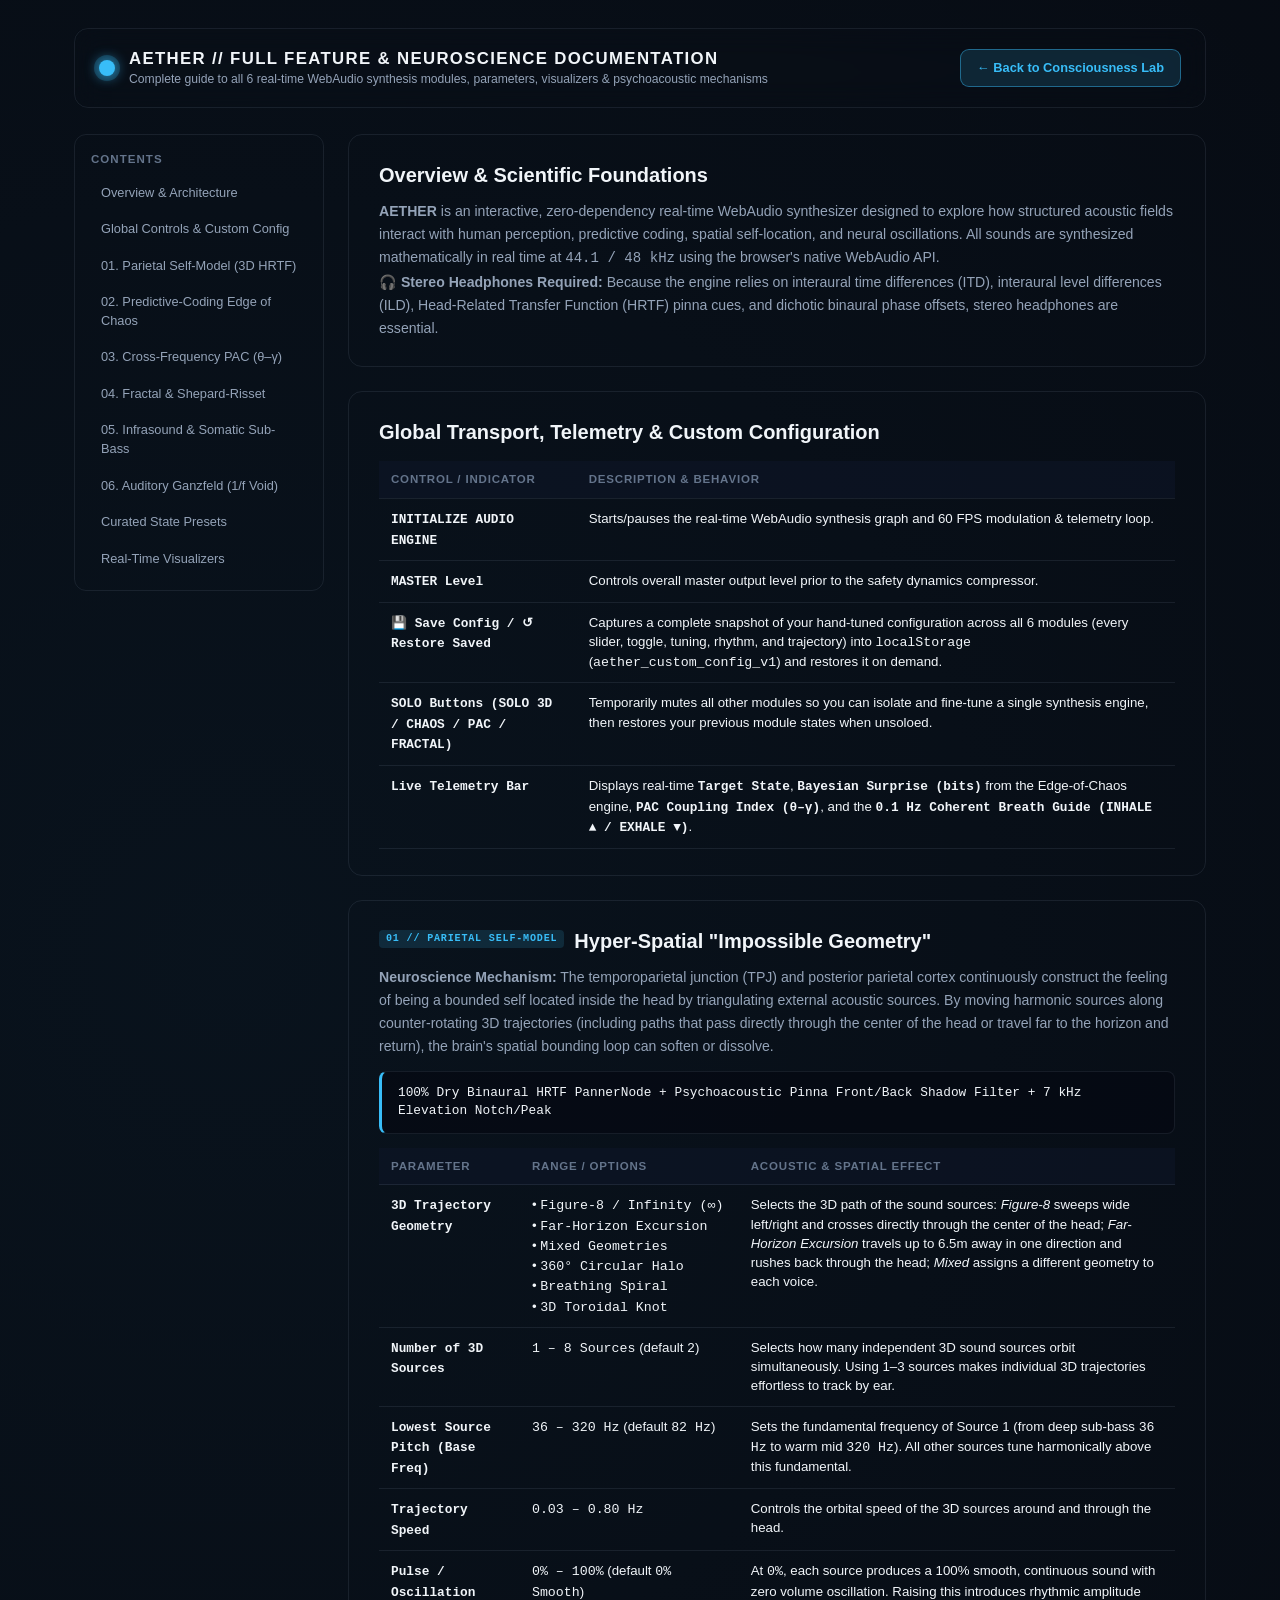
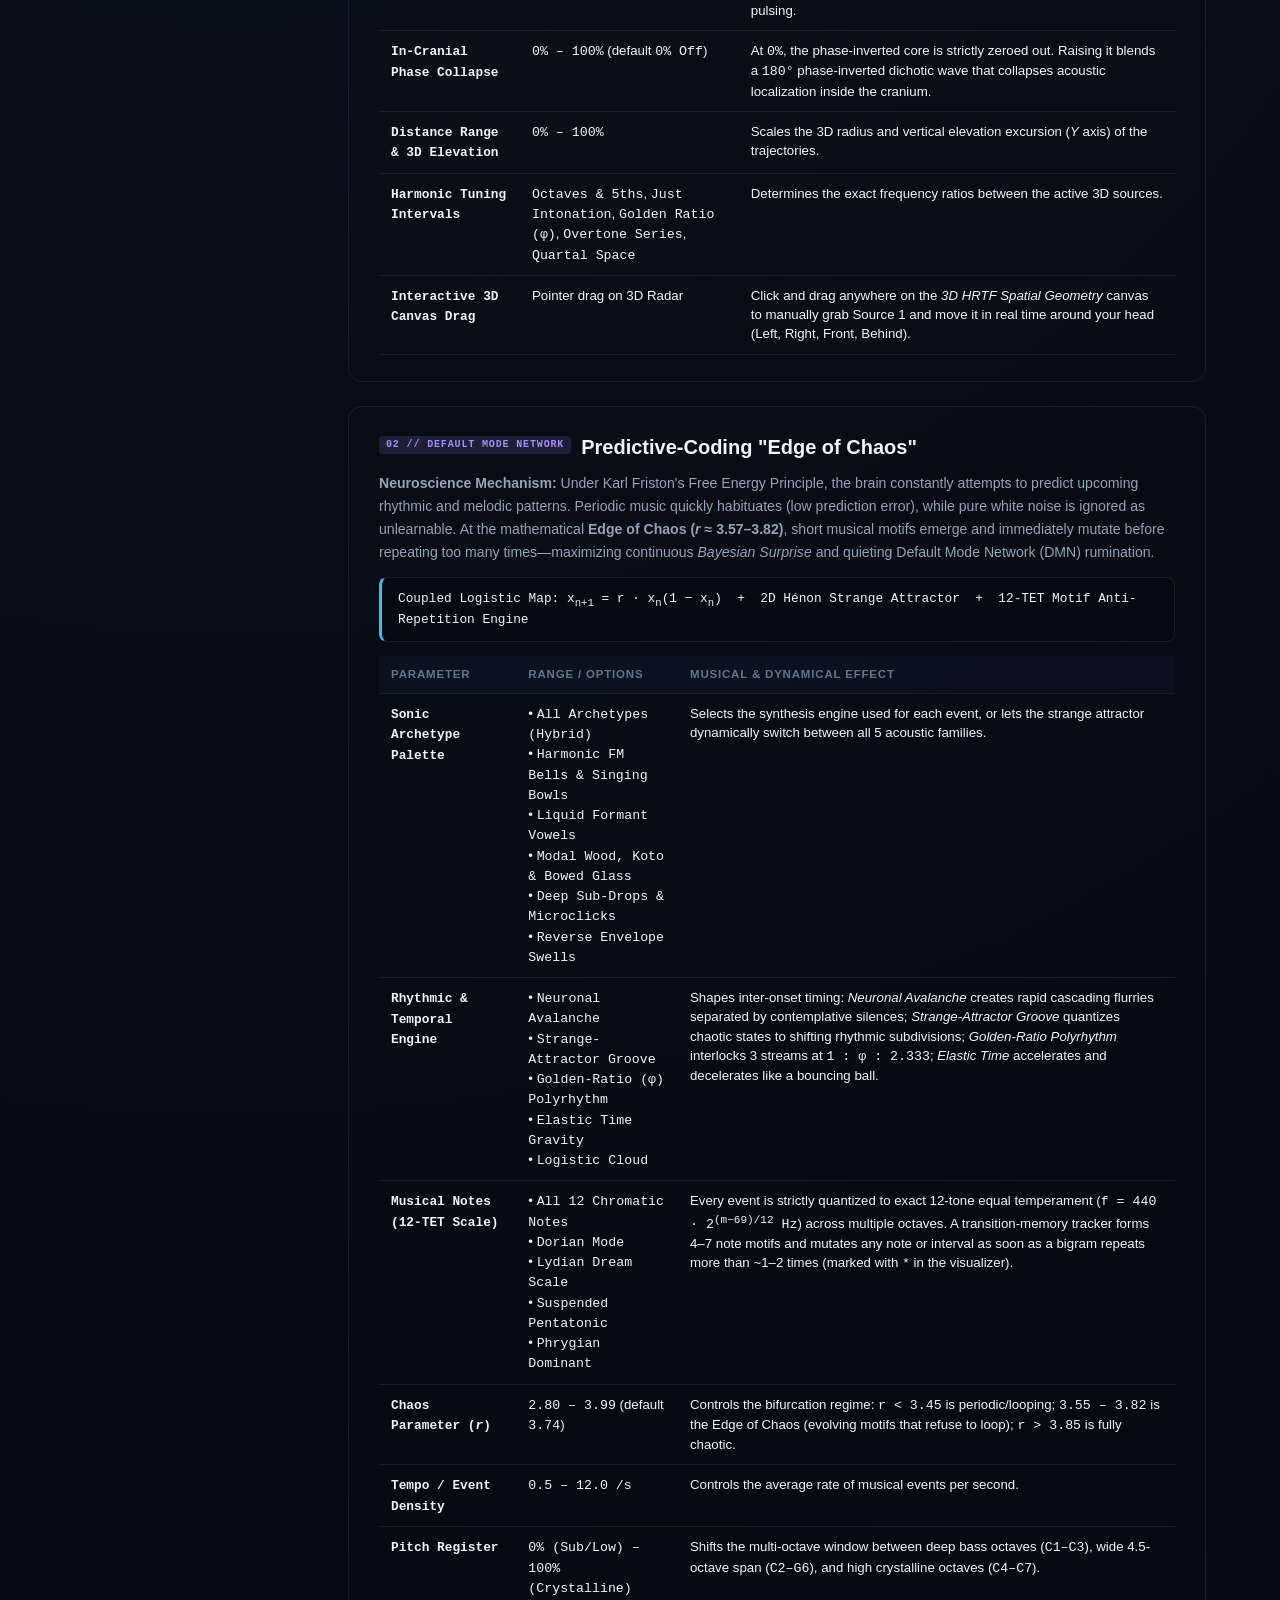
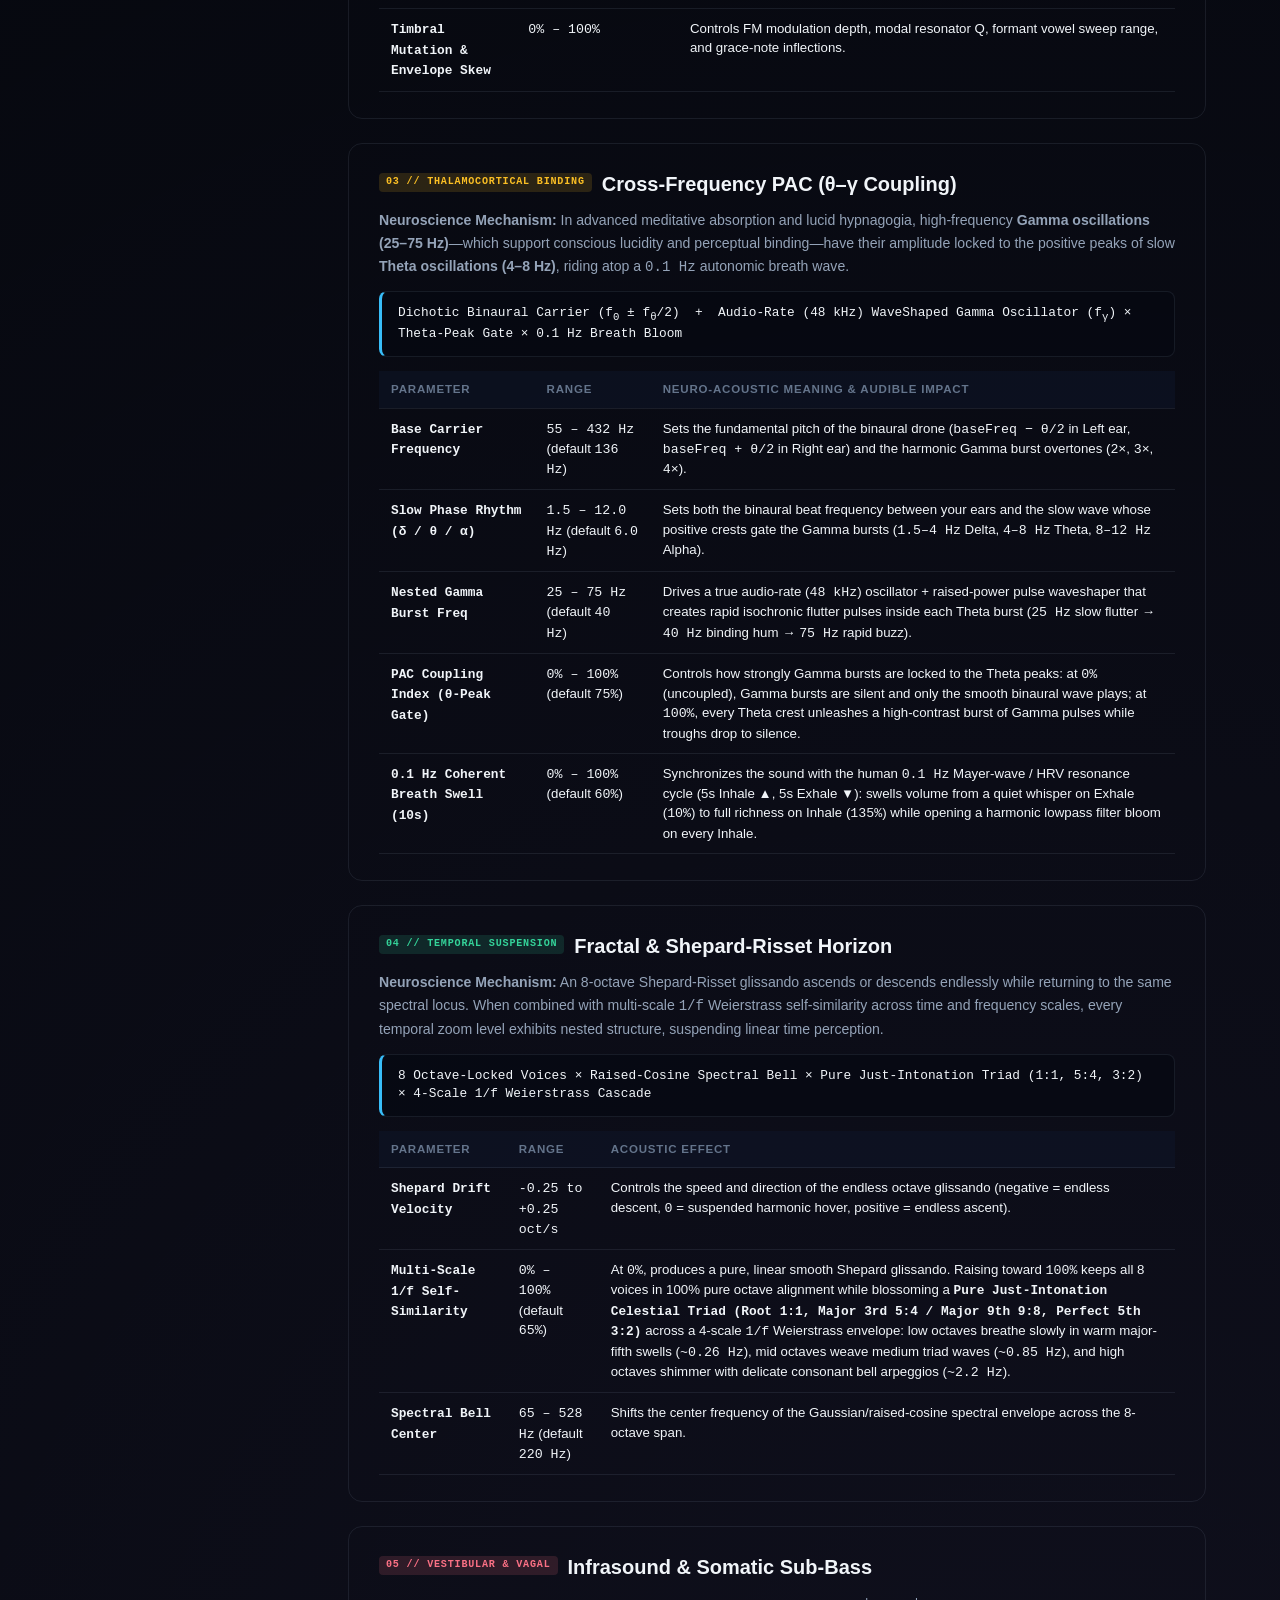
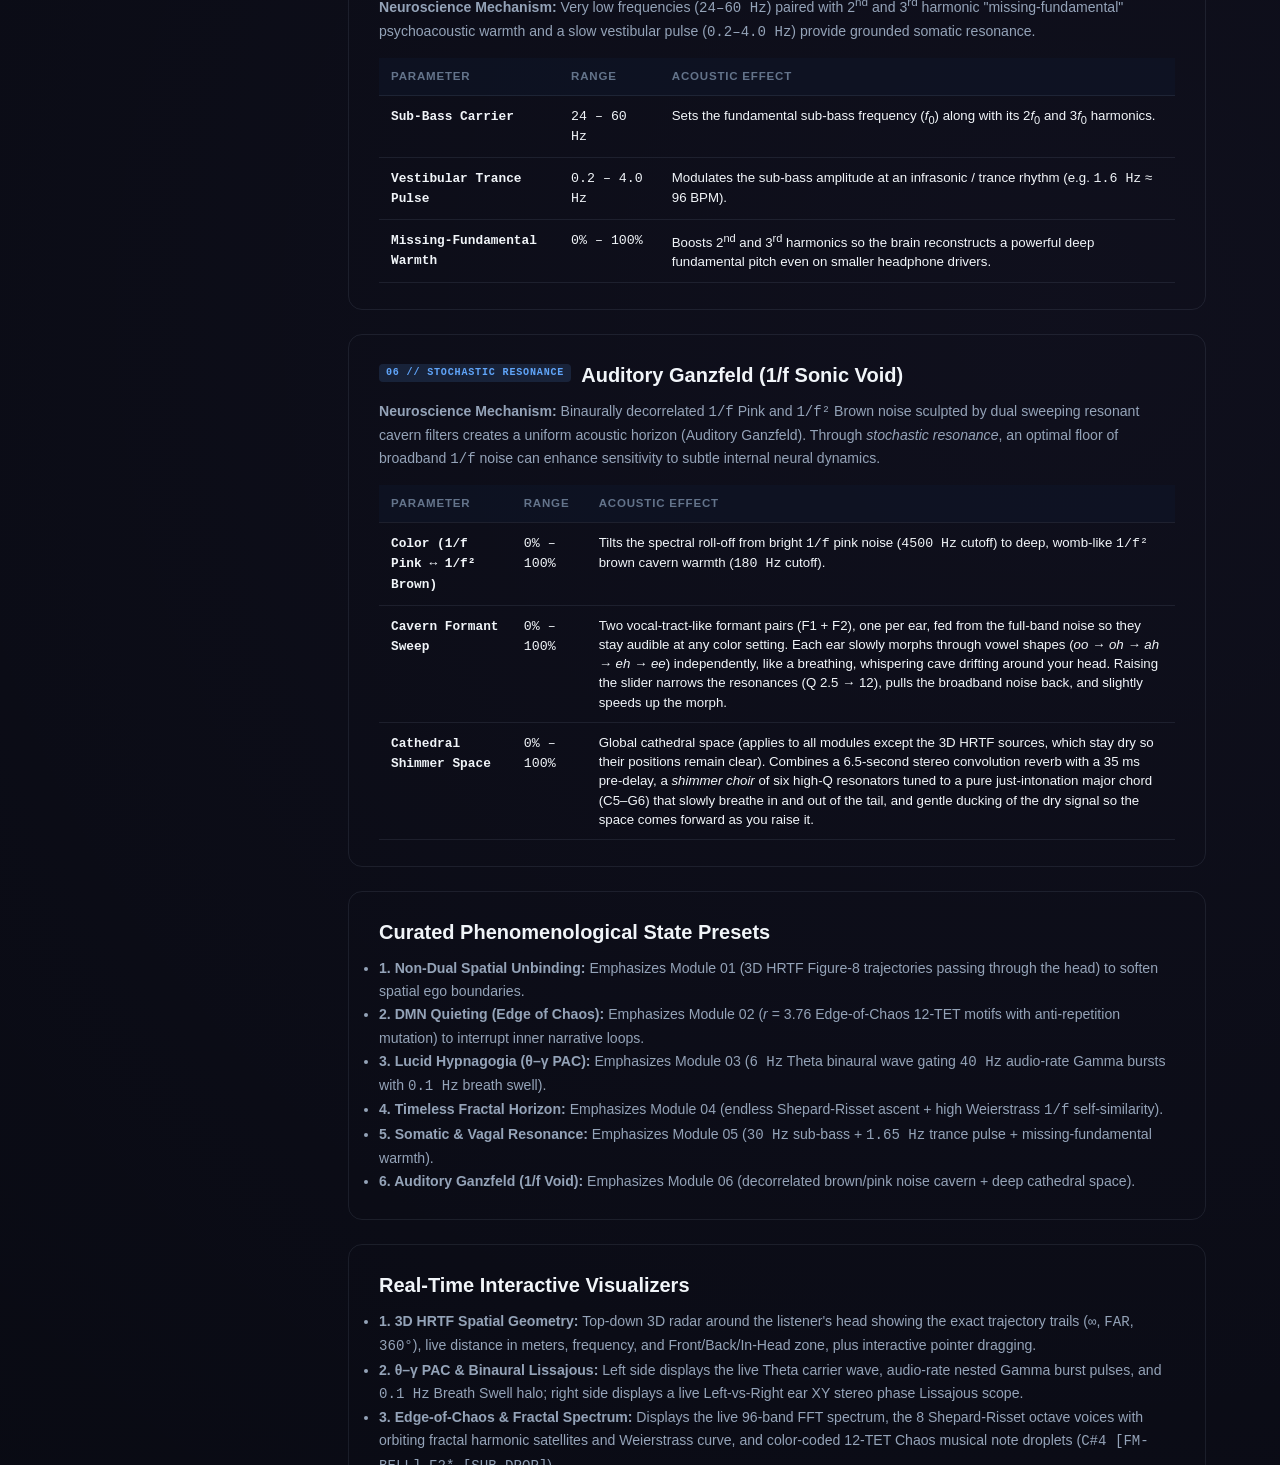
==== docs.html @ 1a8a4e63 "Audible Cathedral Shimmer reverb, vowel-formant Cavern Sweep, fix LaTeX rendering in docs" ====
<!DOCTYPE html>
<html lang="en">
<head>
  <meta charset="UTF-8" />
  <meta name="viewport" content="width=device-width, initial-scale=1.0" />
  <title>Documentation // AETHER Psychoacoustic Consciousness Lab</title>
  <link rel="stylesheet" href="styles.css" />
  <style>
    body {
      overflow-y: auto;
      height: auto;
      min-height: 100vh;
    }
    .docs-shell {
      max-width: 1180px;
      margin: 0 auto;
      padding: 28px 24px 80px;
    }
    .docs-header {
      display: flex;
      justify-content: space-between;
      align-items: center;
      padding: 18px 24px;
      background: var(--bg-panel);
      border: 1px solid var(--border-subtle);
      border-radius: 14px;
      margin-bottom: 26px;
      backdrop-filter: blur(14px);
      position: sticky;
      top: 14px;
      z-index: 40;
    }
    .btn-back {
      display: inline-flex;
      align-items: center;
      gap: 8px;
      padding: 9px 16px;
      border-radius: 9px;
      background: rgba(56, 189, 248, 0.14);
      border: 1px solid rgba(56, 189, 248, 0.45);
      color: var(--cyan);
      font-size: 0.8rem;
      font-weight: 600;
      text-decoration: none;
      transition: all 0.2s ease;
    }
    .btn-back:hover {
      background: rgba(56, 189, 248, 0.25);
      transform: translateY(-1px);
    }
    .docs-layout {
      display: grid;
      grid-template-columns: 250px 1fr;
      gap: 24px;
      align-items: start;
    }
    .docs-nav {
      position: sticky;
      top: 102px;
      background: var(--bg-panel);
      border: 1px solid var(--border-subtle);
      border-radius: 12px;
      padding: 16px;
    }
    .docs-nav h4 {
      font-size: 0.72rem;
      letter-spacing: 0.09em;
      text-transform: uppercase;
      color: var(--text-muted);
      margin: 0 0 10px;
    }
    .docs-nav ul {
      list-style: none;
      padding: 0;
      margin: 0;
      display: flex;
      flex-direction: column;
      gap: 6px;
    }
    .docs-nav a {
      display: block;
      padding: 6px 10px;
      border-radius: 7px;
      color: var(--text-secondary);
      text-decoration: none;
      font-size: 0.8rem;
      transition: all 0.15s ease;
    }
    .docs-nav a:hover {
      background: rgba(255, 255, 255, 0.05);
      color: var(--cyan);
    }
    .docs-content {
      display: flex;
      flex-direction: column;
      gap: 24px;
    }
    .doc-section {
      background: var(--bg-panel);
      border: 1px solid var(--border-subtle);
      border-radius: 14px;
      padding: 26px 30px;
    }
    .doc-section h2 {
      margin: 0 0 10px;
      font-size: 1.25rem;
      color: var(--text-primary);
      display: flex;
      align-items: center;
      gap: 10px;
    }
    .doc-section h3 {
      margin: 20px 0 8px;
      font-size: 0.98rem;
      color: var(--cyan);
    }
    .doc-section p, .doc-section li {
      color: var(--text-secondary);
      font-size: 0.88rem;
      line-height: 1.65;
    }
    .param-table {
      width: 100%;
      border-collapse: collapse;
      margin-top: 14px;
      font-size: 0.83rem;
    }
    .param-table th, .param-table td {
      text-align: left;
      padding: 10px 12px;
      border-bottom: 1px solid var(--border-subtle);
      vertical-align: top;
    }
    .param-table th {
      color: var(--text-muted);
      font-size: 0.72rem;
      text-transform: uppercase;
      letter-spacing: 0.07em;
      background: rgba(15, 23, 42, 0.5);
    }
    .param-table td strong {
      color: var(--text-primary);
      font-family: var(--font-mono);
      font-size: 0.8rem;
    }
    .formula-box {
      background: rgba(6, 9, 17, 0.65);
      border: 1px solid var(--border-subtle);
      border-left: 3px solid var(--cyan);
      padding: 12px 16px;
      border-radius: 8px;
      font-family: var(--font-mono);
      font-size: 0.8rem;
      color: var(--text-primary);
      margin: 12px 0;
      overflow-x: auto;
    }
    @media (max-width: 900px) {
      .docs-layout {
        grid-template-columns: 1fr;
      }
      .docs-nav {
        position: static;
      }
    }
  </style>
</head>
<body>
  <div class="docs-shell">
    <header class="docs-header">
      <div class="brand">
        <div class="brand-glyph live"></div>
        <div>
          <h1>AETHER // FULL FEATURE &amp; NEUROSCIENCE DOCUMENTATION</h1>
          <p class="brand-tagline">Complete guide to all 6 real-time WebAudio synthesis modules, parameters, visualizers &amp; psychoacoustic mechanisms</p>
        </div>
      </div>
      <a href="index.html" class="btn-back">← Back to Consciousness Lab</a>
    </header>

    <div class="docs-layout">
      <nav class="docs-nav">
        <h4>Contents</h4>
        <ul>
          <li><a href="#overview">Overview &amp; Architecture</a></li>
          <li><a href="#global">Global Controls &amp; Custom Config</a></li>
          <li><a href="#mod1">01. Parietal Self-Model (3D HRTF)</a></li>
          <li><a href="#mod2">02. Predictive-Coding Edge of Chaos</a></li>
          <li><a href="#mod3">03. Cross-Frequency PAC (θ–γ)</a></li>
          <li><a href="#mod4">04. Fractal &amp; Shepard-Risset</a></li>
          <li><a href="#mod5">05. Infrasound &amp; Somatic Sub-Bass</a></li>
          <li><a href="#mod6">06. Auditory Ganzfeld (1/f Void)</a></li>
          <li><a href="#presets">Curated State Presets</a></li>
          <li><a href="#visualizers">Real-Time Visualizers</a></li>
        </ul>
      </nav>

      <div class="docs-content">
        <!-- OVERVIEW -->
        <section id="overview" class="doc-section">
          <h2>Overview &amp; Scientific Foundations</h2>
          <p>
            <strong>AETHER</strong> is an interactive, zero-dependency real-time WebAudio synthesizer designed to explore how structured acoustic fields interact with human perception, predictive coding, spatial self-location, and neural oscillations. All sounds are synthesized mathematically in real time at <code>44.1 / 48 kHz</code> using the browser's native WebAudio API.
          </p>
          <p>
            <strong>🎧 Stereo Headphones Required:</strong> Because the engine relies on interaural time differences (ITD), interaural level differences (ILD), Head-Related Transfer Function (HRTF) pinna cues, and dichotic binaural phase offsets, stereo headphones are essential.
          </p>
        </section>

        <!-- GLOBAL CONTROLS -->
        <section id="global" class="doc-section">
          <h2>Global Transport, Telemetry &amp; Custom Configuration</h2>
          <table class="param-table">
            <thead>
              <tr>
                <th>Control / Indicator</th>
                <th>Description &amp; Behavior</th>
              </tr>
            </thead>
            <tbody>
              <tr>
                <td><strong>INITIALIZE AUDIO ENGINE</strong></td>
                <td>Starts/pauses the real-time WebAudio synthesis graph and 60 FPS modulation &amp; telemetry loop.</td>
              </tr>
              <tr>
                <td><strong>MASTER Level</strong></td>
                <td>Controls overall master output level prior to the safety dynamics compressor.</td>
              </tr>
              <tr>
                <td><strong>💾 Save Config / ↺ Restore Saved</strong></td>
                <td>Captures a complete snapshot of your hand-tuned configuration across all 6 modules (every slider, toggle, tuning, rhythm, and trajectory) into <code>localStorage</code> (<code>aether_custom_config_v1</code>) and restores it on demand.</td>
              </tr>
              <tr>
                <td><strong>SOLO Buttons (SOLO 3D / CHAOS / PAC / FRACTAL)</strong></td>
                <td>Temporarily mutes all other modules so you can isolate and fine-tune a single synthesis engine, then restores your previous module states when unsoloed.</td>
              </tr>
              <tr>
                <td><strong>Live Telemetry Bar</strong></td>
                <td>Displays real-time <strong>Target State</strong>, <strong>Bayesian Surprise (bits)</strong> from the Edge-of-Chaos engine, <strong>PAC Coupling Index (θ–γ)</strong>, and the <strong>0.1 Hz Coherent Breath Guide (INHALE ▲ / EXHALE ▼)</strong>.</td>
              </tr>
            </tbody>
          </table>
        </section>

        <!-- MODULE 01 -->
        <section id="mod1" class="doc-section">
          <h2><span class="module-tag tag-cyan">01 // PARIETAL SELF-MODEL</span> Hyper-Spatial "Impossible Geometry"</h2>
          <p>
            <strong>Neuroscience Mechanism:</strong> The temporoparietal junction (TPJ) and posterior parietal cortex continuously construct the feeling of being a bounded self located inside the head by triangulating external acoustic sources. By moving harmonic sources along counter-rotating 3D trajectories (including paths that pass directly through the center of the head or travel far to the horizon and return), the brain's spatial bounding loop can soften or dissolve.
          </p>
          <div class="formula-box">
            100% Dry Binaural HRTF PannerNode + Psychoacoustic Pinna Front/Back Shadow Filter + 7 kHz Elevation Notch/Peak
          </div>
          <table class="param-table">
            <thead>
              <tr>
                <th>Parameter</th>
                <th>Range / Options</th>
                <th>Acoustic &amp; Spatial Effect</th>
              </tr>
            </thead>
            <tbody>
              <tr>
                <td><strong>3D Trajectory Geometry</strong></td>
                <td>
                  • <code>Figure-8 / Infinity (∞)</code><br/>
                  • <code>Far-Horizon Excursion</code><br/>
                  • <code>Mixed Geometries</code><br/>
                  • <code>360° Circular Halo</code><br/>
                  • <code>Breathing Spiral</code><br/>
                  • <code>3D Toroidal Knot</code>
                </td>
                <td>Selects the 3D path of the sound sources: <em>Figure-8</em> sweeps wide left/right and crosses directly through the center of the head; <em>Far-Horizon Excursion</em> travels up to 6.5m away in one direction and rushes back through the head; <em>Mixed</em> assigns a different geometry to each voice.</td>
              </tr>
              <tr>
                <td><strong>Number of 3D Sources</strong></td>
                <td><code>1 – 8 Sources</code> (default <code>2</code>)</td>
                <td>Selects how many independent 3D sound sources orbit simultaneously. Using 1–3 sources makes individual 3D trajectories effortless to track by ear.</td>
              </tr>
              <tr>
                <td><strong>Lowest Source Pitch (Base Freq)</strong></td>
                <td><code>36 – 320 Hz</code> (default <code>82 Hz</code>)</td>
                <td>Sets the fundamental frequency of Source 1 (from deep sub-bass <code>36 Hz</code> to warm mid <code>320 Hz</code>). All other sources tune harmonically above this fundamental.</td>
              </tr>
              <tr>
                <td><strong>Trajectory Speed</strong></td>
                <td><code>0.03 – 0.80 Hz</code></td>
                <td>Controls the orbital speed of the 3D sources around and through the head.</td>
              </tr>
              <tr>
                <td><strong>Pulse / Oscillation</strong></td>
                <td><code>0% – 100%</code> (default <code>0% Smooth</code>)</td>
                <td>At <code>0%</code>, each source produces a 100% smooth, continuous sound with zero volume oscillation. Raising this introduces rhythmic amplitude pulsing.</td>
              </tr>
              <tr>
                <td><strong>In-Cranial Phase Collapse</strong></td>
                <td><code>0% – 100%</code> (default <code>0% Off</code>)</td>
                <td>At <code>0%</code>, the phase-inverted core is strictly zeroed out. Raising it blends a <code>180°</code> phase-inverted dichotic wave that collapses acoustic localization inside the cranium.</td>
              </tr>
              <tr>
                <td><strong>Distance Range &amp; 3D Elevation</strong></td>
                <td><code>0% – 100%</code></td>
                <td>Scales the 3D radius and vertical elevation excursion (<em>Y</em> axis) of the trajectories.</td>
              </tr>
              <tr>
                <td><strong>Harmonic Tuning Intervals</strong></td>
                <td><code>Octaves &amp; 5ths</code>, <code>Just Intonation</code>, <code>Golden Ratio (φ)</code>, <code>Overtone Series</code>, <code>Quartal Space</code></td>
                <td>Determines the exact frequency ratios between the active 3D sources.</td>
              </tr>
              <tr>
                <td><strong>Interactive 3D Canvas Drag</strong></td>
                <td>Pointer drag on 3D Radar</td>
                <td>Click and drag anywhere on the <em>3D HRTF Spatial Geometry</em> canvas to manually grab Source 1 and move it in real time around your head (Left, Right, Front, Behind).</td>
              </tr>
            </tbody>
          </table>
        </section>

        <!-- MODULE 02 -->
        <section id="mod2" class="doc-section">
          <h2><span class="module-tag tag-violet">02 // DEFAULT MODE NETWORK</span> Predictive-Coding "Edge of Chaos"</h2>
          <p>
            <strong>Neuroscience Mechanism:</strong> Under Karl Friston's Free Energy Principle, the brain constantly attempts to predict upcoming rhythmic and melodic patterns. Periodic music quickly habituates (low prediction error), while pure white noise is ignored as unlearnable. At the mathematical <strong>Edge of Chaos (<em>r</em> ≈ 3.57–3.82)</strong>, short musical motifs emerge and immediately mutate before repeating too many times—maximizing continuous <em>Bayesian Surprise</em> and quieting Default Mode Network (DMN) rumination.
          </p>
          <div class="formula-box">
            Coupled Logistic Map: x<sub>n+1</sub> = r · x<sub>n</sub>(1 − x<sub>n</sub>) &nbsp;+&nbsp; 2D Hénon Strange Attractor &nbsp;+&nbsp; 12-TET Motif Anti-Repetition Engine
          </div>
          <table class="param-table">
            <thead>
              <tr>
                <th>Parameter</th>
                <th>Range / Options</th>
                <th>Musical &amp; Dynamical Effect</th>
              </tr>
            </thead>
            <tbody>
              <tr>
                <td><strong>Sonic Archetype Palette</strong></td>
                <td>
                  • <code>All Archetypes (Hybrid)</code><br/>
                  • <code>Harmonic FM Bells &amp; Singing Bowls</code><br/>
                  • <code>Liquid Formant Vowels</code><br/>
                  • <code>Modal Wood, Koto &amp; Bowed Glass</code><br/>
                  • <code>Deep Sub-Drops &amp; Microclicks</code><br/>
                  • <code>Reverse Envelope Swells</code>
                </td>
                <td>Selects the synthesis engine used for each event, or lets the strange attractor dynamically switch between all 5 acoustic families.</td>
              </tr>
              <tr>
                <td><strong>Rhythmic &amp; Temporal Engine</strong></td>
                <td>
                  • <code>Neuronal Avalanche</code><br/>
                  • <code>Strange-Attractor Groove</code><br/>
                  • <code>Golden-Ratio (φ) Polyrhythm</code><br/>
                  • <code>Elastic Time Gravity</code><br/>
                  • <code>Logistic Cloud</code>
                </td>
                <td>Shapes inter-onset timing: <em>Neuronal Avalanche</em> creates rapid cascading flurries separated by contemplative silences; <em>Strange-Attractor Groove</em> quantizes chaotic states to shifting rhythmic subdivisions; <em>Golden-Ratio Polyrhythm</em> interlocks 3 streams at <code>1 : φ : 2.333</code>; <em>Elastic Time</em> accelerates and decelerates like a bouncing ball.</td>
              </tr>
              <tr>
                <td><strong>Musical Notes (12-TET Scale)</strong></td>
                <td>
                  • <code>All 12 Chromatic Notes</code><br/>
                  • <code>Dorian Mode</code><br/>
                  • <code>Lydian Dream Scale</code><br/>
                  • <code>Suspended Pentatonic</code><br/>
                  • <code>Phrygian Dominant</code>
                </td>
                <td>Every event is strictly quantized to exact 12-tone equal temperament (<code>f = 440 · 2<sup>(m−69)/12</sup> Hz</code>) across multiple octaves. A transition-memory tracker forms 4–7 note motifs and mutates any note or interval as soon as a bigram repeats more than ~1–2 times (marked with <code>*</code> in the visualizer).</td>
              </tr>
              <tr>
                <td><strong>Chaos Parameter (<em>r</em>)</strong></td>
                <td><code>2.80 – 3.99</code> (default <code>3.74</code>)</td>
                <td>Controls the bifurcation regime: <code>r &lt; 3.45</code> is periodic/looping; <code>3.55 – 3.82</code> is the Edge of Chaos (evolving motifs that refuse to loop); <code>r &gt; 3.85</code> is fully chaotic.</td>
              </tr>
              <tr>
                <td><strong>Tempo / Event Density</strong></td>
                <td><code>0.5 – 12.0 /s</code></td>
                <td>Controls the average rate of musical events per second.</td>
              </tr>
              <tr>
                <td><strong>Pitch Register</strong></td>
                <td><code>0% (Sub/Low) – 100% (Crystalline)</code></td>
                <td>Shifts the multi-octave window between deep bass octaves (<code>C1–C3</code>), wide 4.5-octave span (<code>C2–G6</code>), and high crystalline octaves (<code>C4–C7</code>).</td>
              </tr>
              <tr>
                <td><strong>Timbral Mutation &amp; Envelope Skew</strong></td>
                <td><code>0% – 100%</code></td>
                <td>Controls FM modulation depth, modal resonator Q, formant vowel sweep range, and grace-note inflections.</td>
              </tr>
            </tbody>
          </table>
        </section>

        <!-- MODULE 03 -->
        <section id="mod3" class="doc-section">
          <h2><span class="module-tag tag-amber">03 // THALAMOCORTICAL BINDING</span> Cross-Frequency PAC (θ–γ Coupling)</h2>
          <p>
            <strong>Neuroscience Mechanism:</strong> In advanced meditative absorption and lucid hypnagogia, high-frequency <strong>Gamma oscillations (25–75 Hz)</strong>—which support conscious lucidity and perceptual binding—have their amplitude locked to the positive peaks of slow <strong>Theta oscillations (4–8 Hz)</strong>, riding atop a <code>0.1 Hz</code> autonomic breath wave.
          </p>
          <div class="formula-box">
            Dichotic Binaural Carrier (f<sub>0</sub> ± f<sub>θ</sub>/2) &nbsp;+&nbsp; Audio-Rate (48 kHz) WaveShaped Gamma Oscillator (f<sub>γ</sub>) × Theta-Peak Gate × 0.1 Hz Breath Bloom
          </div>
          <table class="param-table">
            <thead>
              <tr>
                <th>Parameter</th>
                <th>Range</th>
                <th>Neuro-Acoustic Meaning &amp; Audible Impact</th>
              </tr>
            </thead>
            <tbody>
              <tr>
                <td><strong>Base Carrier Frequency</strong></td>
                <td><code>55 – 432 Hz</code> (default <code>136 Hz</code>)</td>
                <td>Sets the fundamental pitch of the binaural drone (<code>baseFreq − θ/2</code> in Left ear, <code>baseFreq + θ/2</code> in Right ear) and the harmonic Gamma burst overtones (<code>2×</code>, <code>3×</code>, <code>4×</code>).</td>
              </tr>
              <tr>
                <td><strong>Slow Phase Rhythm (δ / θ / α)</strong></td>
                <td><code>1.5 – 12.0 Hz</code> (default <code>6.0 Hz</code>)</td>
                <td>Sets both the binaural beat frequency between your ears and the slow wave whose positive crests gate the Gamma bursts (<code>1.5–4 Hz</code> Delta, <code>4–8 Hz</code> Theta, <code>8–12 Hz</code> Alpha).</td>
              </tr>
              <tr>
                <td><strong>Nested Gamma Burst Freq</strong></td>
                <td><code>25 – 75 Hz</code> (default <code>40 Hz</code>)</td>
                <td>Drives a true audio-rate (<code>48 kHz</code>) oscillator + raised-power pulse waveshaper that creates rapid isochronic flutter pulses inside each Theta burst (<code>25 Hz</code> slow flutter → <code>40 Hz</code> binding hum → <code>75 Hz</code> rapid buzz).</td>
              </tr>
              <tr>
                <td><strong>PAC Coupling Index (θ-Peak Gate)</strong></td>
                <td><code>0% – 100%</code> (default <code>75%</code>)</td>
                <td>Controls how strongly Gamma bursts are locked to the Theta peaks: at <code>0%</code> (uncoupled), Gamma bursts are silent and only the smooth binaural wave plays; at <code>100%</code>, every Theta crest unleashes a high-contrast burst of Gamma pulses while troughs drop to silence.</td>
              </tr>
              <tr>
                <td><strong>0.1 Hz Coherent Breath Swell (10s)</strong></td>
                <td><code>0% – 100%</code> (default <code>60%</code>)</td>
                <td>Synchronizes the sound with the human <code>0.1 Hz</code> Mayer-wave / HRV resonance cycle (5s Inhale ▲, 5s Exhale ▼): swells volume from a quiet whisper on Exhale (<code>10%</code>) to full richness on Inhale (<code>135%</code>) while opening a harmonic lowpass filter bloom on every Inhale.</td>
              </tr>
            </tbody>
          </table>
        </section>

        <!-- MODULE 04 -->
        <section id="mod4" class="doc-section">
          <h2><span class="module-tag tag-emerald">04 // TEMPORAL SUSPENSION</span> Fractal &amp; Shepard-Risset Horizon</h2>
          <p>
            <strong>Neuroscience Mechanism:</strong> An 8-octave Shepard-Risset glissando ascends or descends endlessly while returning to the same spectral locus. When combined with multi-scale <code>1/f</code> Weierstrass self-similarity across time and frequency scales, every temporal zoom level exhibits nested structure, suspending linear time perception.
          </p>
          <div class="formula-box">
            8 Octave-Locked Voices × Raised-Cosine Spectral Bell × Pure Just-Intonation Triad (1:1, 5:4, 3:2) × 4-Scale 1/f Weierstrass Cascade
          </div>
          <table class="param-table">
            <thead>
              <tr>
                <th>Parameter</th>
                <th>Range</th>
                <th>Acoustic Effect</th>
              </tr>
            </thead>
            <tbody>
              <tr>
                <td><strong>Shepard Drift Velocity</strong></td>
                <td><code>-0.25 to +0.25 oct/s</code></td>
                <td>Controls the speed and direction of the endless octave glissando (negative = endless descent, <code>0</code> = suspended harmonic hover, positive = endless ascent).</td>
              </tr>
              <tr>
                <td><strong>Multi-Scale 1/f Self-Similarity</strong></td>
                <td><code>0% – 100%</code> (default <code>65%</code>)</td>
                <td>
                  At <code>0%</code>, produces a pure, linear smooth Shepard glissando. Raising toward <code>100%</code> keeps all 8 voices in 100% pure octave alignment while blossoming a <strong>Pure Just-Intonation Celestial Triad (Root <code>1:1</code>, Major 3rd <code>5:4</code> / Major 9th <code>9:8</code>, Perfect 5th <code>3:2</code>)</strong> across a 4-scale <code>1/f</code> Weierstrass envelope: low octaves breathe slowly in warm major-fifth swells (<code>~0.26 Hz</code>), mid octaves weave medium triad waves (<code>~0.85 Hz</code>), and high octaves shimmer with delicate consonant bell arpeggios (<code>~2.2 Hz</code>).
                </td>
              </tr>
              <tr>
                <td><strong>Spectral Bell Center</strong></td>
                <td><code>65 – 528 Hz</code> (default <code>220 Hz</code>)</td>
                <td>Shifts the center frequency of the Gaussian/raised-cosine spectral envelope across the 8-octave span.</td>
              </tr>
            </tbody>
          </table>
        </section>

        <!-- MODULE 05 -->
        <section id="mod5" class="doc-section">
          <h2><span class="module-tag tag-rose">05 // VESTIBULAR &amp; VAGAL</span> Infrasound &amp; Somatic Sub-Bass</h2>
          <p>
            <strong>Neuroscience Mechanism:</strong> Very low frequencies (<code>24–60 Hz</code>) paired with 2<sup>nd</sup> and 3<sup>rd</sup> harmonic "missing-fundamental" psychoacoustic warmth and a slow vestibular pulse (<code>0.2–4.0 Hz</code>) provide grounded somatic resonance.
          </p>
          <table class="param-table">
            <thead>
              <tr>
                <th>Parameter</th>
                <th>Range</th>
                <th>Acoustic Effect</th>
              </tr>
            </thead>
            <tbody>
              <tr>
                <td><strong>Sub-Bass Carrier</strong></td>
                <td><code>24 – 60 Hz</code></td>
                <td>Sets the fundamental sub-bass frequency (<em>f</em><sub>0</sub>) along with its 2<em>f</em><sub>0</sub> and 3<em>f</em><sub>0</sub> harmonics.</td>
              </tr>
              <tr>
                <td><strong>Vestibular Trance Pulse</strong></td>
                <td><code>0.2 – 4.0 Hz</code></td>
                <td>Modulates the sub-bass amplitude at an infrasonic / trance rhythm (e.g. <code>1.6 Hz</code> ≈ 96 BPM).</td>
              </tr>
              <tr>
                <td><strong>Missing-Fundamental Warmth</strong></td>
                <td><code>0% – 100%</code></td>
                <td>Boosts 2<sup>nd</sup> and 3<sup>rd</sup> harmonics so the brain reconstructs a powerful deep fundamental pitch even on smaller headphone drivers.</td>
              </tr>
            </tbody>
          </table>
        </section>

        <!-- MODULE 06 -->
        <section id="mod6" class="doc-section">
          <h2><span class="module-tag tag-sky">06 // STOCHASTIC RESONANCE</span> Auditory Ganzfeld (1/f Sonic Void)</h2>
          <p>
            <strong>Neuroscience Mechanism:</strong> Binaurally decorrelated <code>1/f</code> Pink and <code>1/f²</code> Brown noise sculpted by dual sweeping resonant cavern filters creates a uniform acoustic horizon (Auditory Ganzfeld). Through <em>stochastic resonance</em>, an optimal floor of broadband <code>1/f</code> noise can enhance sensitivity to subtle internal neural dynamics.
          </p>
          <table class="param-table">
            <thead>
              <tr>
                <th>Parameter</th>
                <th>Range</th>
                <th>Acoustic Effect</th>
              </tr>
            </thead>
            <tbody>
              <tr>
                <td><strong>Color (1/f Pink ↔ 1/f² Brown)</strong></td>
                <td><code>0% – 100%</code></td>
                <td>Tilts the spectral roll-off from bright <code>1/f</code> pink noise (<code>4500 Hz</code> cutoff) to deep, womb-like <code>1/f²</code> brown cavern warmth (<code>180 Hz</code> cutoff).</td>
              </tr>
              <tr>
                <td><strong>Cavern Formant Sweep</strong></td>
                <td><code>0% – 100%</code></td>
                <td>Two vocal-tract-like formant pairs (F1 + F2), one per ear, fed from the full-band noise so they stay audible at any color setting. Each ear slowly morphs through vowel shapes (<em>oo → oh → ah → eh → ee</em>) independently, like a breathing, whispering cave drifting around your head. Raising the slider narrows the resonances (Q 2.5 → 12), pulls the broadband noise back, and slightly speeds up the morph.</td>
              </tr>
              <tr>
                <td><strong>Cathedral Shimmer Space</strong></td>
                <td><code>0% – 100%</code></td>
                <td>Global cathedral space (applies to all modules except the 3D HRTF sources, which stay dry so their positions remain clear). Combines a 6.5-second stereo convolution reverb with a 35 ms pre-delay, a <em>shimmer choir</em> of six high-Q resonators tuned to a pure just-intonation major chord (C5–G6) that slowly breathe in and out of the tail, and gentle ducking of the dry signal so the space comes forward as you raise it.</td>
              </tr>
            </tbody>
          </table>
        </section>

        <!-- PRESETS & VISUALIZERS -->
        <section id="presets" class="doc-section">
          <h2>Curated Phenomenological State Presets</h2>
          <ul>
            <li><strong>1. Non-Dual Spatial Unbinding:</strong> Emphasizes Module 01 (3D HRTF Figure-8 trajectories passing through the head) to soften spatial ego boundaries.</li>
            <li><strong>2. DMN Quieting (Edge of Chaos):</strong> Emphasizes Module 02 (<em>r</em> = 3.76 Edge-of-Chaos 12-TET motifs with anti-repetition mutation) to interrupt inner narrative loops.</li>
            <li><strong>3. Lucid Hypnagogia (θ–γ PAC):</strong> Emphasizes Module 03 (<code>6 Hz</code> Theta binaural wave gating <code>40 Hz</code> audio-rate Gamma bursts with <code>0.1 Hz</code> breath swell).</li>
            <li><strong>4. Timeless Fractal Horizon:</strong> Emphasizes Module 04 (endless Shepard-Risset ascent + high Weierstrass <code>1/f</code> self-similarity).</li>
            <li><strong>5. Somatic &amp; Vagal Resonance:</strong> Emphasizes Module 05 (<code>30 Hz</code> sub-bass + <code>1.65 Hz</code> trance pulse + missing-fundamental warmth).</li>
            <li><strong>6. Auditory Ganzfeld (1/f Void):</strong> Emphasizes Module 06 (decorrelated brown/pink noise cavern + deep cathedral space).</li>
          </ul>
        </section>

        <section id="visualizers" class="doc-section">
          <h2>Real-Time Interactive Visualizers</h2>
          <ul>
            <li><strong>1. 3D HRTF Spatial Geometry:</strong> Top-down 3D radar around the listener's head showing the exact trajectory trails (<code>∞</code>, <code>FAR</code>, <code>360°</code>), live distance in meters, frequency, and Front/Back/In-Head zone, plus interactive pointer dragging.</li>
            <li><strong>2. θ–γ PAC &amp; Binaural Lissajous:</strong> Left side displays the live Theta carrier wave, audio-rate nested Gamma burst pulses, and <code>0.1 Hz</code> Breath Swell halo; right side displays a live Left-vs-Right ear XY stereo phase Lissajous scope.</li>
            <li><strong>3. Edge-of-Chaos &amp; Fractal Spectrum:</strong> Displays the live 96-band FFT spectrum, the 8 Shepard-Risset octave voices with orbiting fractal harmonic satellites and Weierstrass curve, and color-coded 12-TET Chaos musical note droplets (<code>C#4 [FM-BELL]</code>, <code>F2* [SUB-DROP]</code>).</li>
          </ul>
        </section>
      </div>
    </div>
  </div>
</body>
</html>
---- styles.css ----
:root {
  --bg-canvas: #06080f;
  --bg-card: #0c111d;
  --bg-card-active: #101728;
  --bg-elevated: #161f35;
  --border-subtle: rgba(148, 163, 184, 0.12);
  --border-active: rgba(56, 189, 248, 0.35);
  --text-primary: #f1f5f9;
  --text-secondary: #94a3b8;
  --text-muted: #64748b;
  --cyan: #38bdf8;
  --violet: #a78bfa;
  --amber: #fbbf24;
  --emerald: #34d399;
  --rose: #fb7185;
  --sky: #60a5fa;
  --font-sans: -apple-system, BlinkMacSystemFont, "Inter", "Segoe UI", Roboto, sans-serif;
  --font-mono: "JetBrains Mono", "SF Mono", "Fira Code", Menlo, monospace;
}

* {
  box-sizing: border-box;
  margin: 0;
  padding: 0;
}

body {
  background-color: var(--bg-canvas);
  background-image:
    radial-gradient(circle at 18% 15%, rgba(56, 189, 248, 0.06), transparent 40%),
    radial-gradient(circle at 82% 80%, rgba(167, 139, 250, 0.06), transparent 45%);
  color: var(--text-primary);
  font-family: var(--font-sans);
  min-height: 100vh;
  overflow-x: hidden;
  line-height: 1.45;
}

.app-shell {
  max-width: 1620px;
  margin: 0 auto;
  padding: 14px 20px 28px;
  display: flex;
  flex-direction: column;
  gap: 16px;
}

/* Topbar */
.topbar {
  display: flex;
  align-items: center;
  justify-content: space-between;
  gap: 18px;
  background: rgba(12, 17, 29, 0.85);
  backdrop-filter: blur(14px);
  border: 1px solid var(--border-subtle);
  border-radius: 14px;
  padding: 12px 20px;
  flex-wrap: wrap;
}

.brand {
  display: flex;
  align-items: center;
  gap: 14px;
}

.brand-glyph {
  width: 16px;
  height: 16px;
  border-radius: 50%;
  background: #475569;
  box-shadow: 0 0 0 4px rgba(71, 85, 105, 0.2);
  transition: all 0.4s ease;
}

.brand-glyph.live {
  background: var(--cyan);
  box-shadow: 0 0 14px var(--cyan), 0 0 0 5px rgba(56, 189, 248, 0.2);
  animation: pulseOrb 4s infinite ease-in-out;
}

@keyframes pulseOrb {
  0%, 100% { transform: scale(1); opacity: 0.95; }
  50% { transform: scale(1.18); opacity: 1; }
}

.brand h1 {
  font-size: 1.05rem;
  font-weight: 700;
  letter-spacing: 0.08em;
  display: flex;
  align-items: center;
  gap: 8px;
}

.brand-sub {
  font-weight: 400;
  font-size: 0.8rem;
  color: var(--cyan);
  letter-spacing: 0.1em;
}

.brand-tagline {
  font-size: 0.76rem;
  color: var(--text-secondary);
}

/* Telemetry Strip */
.telemetry-strip {
  display: flex;
  align-items: center;
  gap: 20px;
  background: rgba(6, 8, 15, 0.65);
  border: 1px solid var(--border-subtle);
  border-radius: 10px;
  padding: 7px 16px;
}

.telemetry-item {
  display: flex;
  flex-direction: column;
  gap: 2px;
}

.telemetry-label {
  font-size: 0.64rem;
  font-weight: 600;
  letter-spacing: 0.09em;
  color: var(--text-muted);
}

.telemetry-value {
  font-family: var(--font-mono);
  font-size: 0.84rem;
  font-weight: 600;
  font-variant-numeric: tabular-nums;
  color: var(--text-primary);
}

.accent-cyan { color: var(--cyan); }
.accent-violet { color: var(--violet); }
.accent-amber { color: var(--amber); }

/* Master Controls */
.master-controls {
  display: flex;
  align-items: center;
  gap: 14px;
}

.btn-docs {
  display: inline-flex;
  align-items: center;
  gap: 7px;
  padding: 8px 13px;
  border-radius: 9px;
  border: 1px solid rgba(56, 189, 248, 0.35);
  background: rgba(56, 189, 248, 0.08);
  color: var(--cyan);
  font-size: 0.72rem;
  font-weight: 600;
  letter-spacing: 0.06em;
  text-decoration: none;
  transition: all 0.2s ease;
}

.btn-docs:hover {
  background: rgba(56, 189, 248, 0.18);
  border-color: rgba(56, 189, 248, 0.7);
  box-shadow: 0 0 14px rgba(56, 189, 248, 0.22);
  transform: translateY(-1px);
}

.master-Gain-wrap {
  display: flex;
  align-items: center;
  gap: 8px;
  font-size: 0.72rem;
  font-weight: 600;
  letter-spacing: 0.07em;
  color: var(--text-secondary);
}

.master-Gain-wrap input[type="range"] {
  width: 95px;
}

.mono-val {
  font-family: var(--font-mono);
  font-size: 0.75rem;
  font-variant-numeric: tabular-nums;
  color: var(--text-primary);
}

.btn-power {
  display: flex;
  align-items: center;
  gap: 8px;
  background: linear-gradient(135deg, rgba(56, 189, 248, 0.18), rgba(167, 139, 250, 0.18));
  border: 1px solid rgba(56, 189, 248, 0.45);
  color: var(--text-primary);
  font-family: var(--font-mono);
  font-size: 0.76rem;
  font-weight: 600;
  letter-spacing: 0.06em;
  padding: 9px 16px;
  border-radius: 9px;
  cursor: pointer;
  transition: all 0.2s ease;
}

.btn-power:hover {
  border-color: var(--cyan);
  box-shadow: 0 0 18px rgba(56, 189, 248, 0.25);
}

.btn-power.active {
  background: linear-gradient(135deg, rgba(52, 211, 153, 0.22), rgba(56, 189, 248, 0.22));
  border-color: var(--emerald);
  color: #ecfdf5;
  box-shadow: 0 0 20px rgba(52, 211, 153, 0.25);
}

/* Workspace Layout */
.workspace {
  display: grid;
  grid-template-columns: 1.05fr 1.25fr;
  gap: 16px;
  align-items: start;
}

@media (max-width: 1220px) {
  .workspace {
    grid-template-columns: 1fr;
  }
}

.left-panel {
  display: flex;
  flex-direction: column;
  gap: 16px;
}

/* Visualizer Card */
.visualizer-card {
  background: var(--bg-card);
  border: 1px solid var(--border-subtle);
  border-radius: 14px;
  overflow: hidden;
  display: flex;
  flex-direction: column;
}

.visualizer-header {
  display: flex;
  align-items: center;
  justify-content: space-between;
  padding: 10px 14px;
  border-bottom: 1px solid var(--border-subtle);
  background: rgba(6, 8, 15, 0.45);
  flex-wrap: wrap;
  gap: 8px;
}

.viz-tabs {
  display: flex;
  gap: 6px;
}

.viz-tab {
  background: transparent;
  border: 1px solid transparent;
  color: var(--text-secondary);
  font-size: 0.74rem;
  font-weight: 600;
  padding: 5px 11px;
  border-radius: 7px;
  cursor: pointer;
  transition: all 0.18s ease;
}

.viz-tab:hover {
  color: var(--text-primary);
  background: rgba(255, 255, 255, 0.04);
}

.viz-tab.active {
  background: rgba(56, 189, 248, 0.14);
  border-color: rgba(56, 189, 248, 0.35);
  color: var(--cyan);
}

.headphone-badge {
  font-size: 0.72rem;
  color: var(--amber);
  background: rgba(251, 191, 36, 0.1);
  border: 1px solid rgba(251, 191, 36, 0.25);
  padding: 4px 10px;
  border-radius: 999px;
  font-weight: 500;
}

.canvas-container {
  position: relative;
  height: 360px;
  width: 100%;
  background: radial-gradient(circle at center, #0c1426 0%, #05070e 100%);
}

#neuroCanvas {
  width: 100%;
  height: 100%;
  display: block;
}

.canvas-overlay {
  position: absolute;
  inset: 0;
  background: rgba(6, 8, 15, 0.76);
  backdrop-filter: blur(6px);
  display: flex;
  align-items: center;
  justify-content: center;
  padding: 24px;
  transition: opacity 0.35s ease;
}

.canvas-overlay.hidden {
  opacity: 0;
  pointer-events: none;
}

.overlay-box {
  max-width: 400px;
  text-align: center;
  background: rgba(16, 23, 40, 0.92);
  border: 1px solid rgba(56, 189, 248, 0.35);
  border-radius: 14px;
  padding: 24px;
  box-shadow: 0 20px 50px rgba(0, 0, 0, 0.6);
}

.overlay-box h2 {
  font-size: 1.1rem;
  margin-bottom: 8px;
  color: var(--text-primary);
}

.overlay-box p {
  font-size: 0.82rem;
  color: var(--text-secondary);
  margin-bottom: 16px;
}

.btn-primary {
  background: linear-gradient(135deg, #0284c7, #6366f1);
  border: none;
  color: white;
  font-weight: 600;
  font-size: 0.85rem;
  padding: 10px 22px;
  border-radius: 8px;
  cursor: pointer;
  box-shadow: 0 4px 16px rgba(2, 132, 199, 0.4);
  transition: transform 0.15s ease, box-shadow 0.15s ease;
}

.btn-primary:hover {
  transform: translateY(-1px);
  box-shadow: 0 6px 22px rgba(2, 132, 199, 0.6);
}

.viz-hud {
  position: absolute;
  bottom: 10px;
  left: 12px;
  right: 12px;
  display: flex;
  justify-content: space-between;
  pointer-events: none;
}

.hud-pill {
  background: rgba(6, 8, 15, 0.72);
  border: 1px solid var(--border-subtle);
  padding: 4px 10px;
  border-radius: 6px;
  font-family: var(--font-mono);
  font-size: 0.7rem;
  color: var(--text-secondary);
}

/* Presets Card */
.presets-card {
  background: var(--bg-card);
  border: 1px solid var(--border-subtle);
  border-radius: 14px;
  padding: 16px;
  display: flex;
  flex-direction: column;
  gap: 12px;
}

.section-header {
  display: flex;
  align-items: center;
  justify-content: space-between;
}

.section-header h2 {
  font-size: 0.88rem;
  text-transform: uppercase;
  letter-spacing: 0.08em;
  color: var(--text-secondary);
}

.custom-config-controls {
  display: flex;
  align-items: center;
  gap: 8px;
}

.btn-config {
  background: rgba(56, 189, 248, 0.12);
  border: 1px solid rgba(56, 189, 248, 0.35);
  color: var(--cyan);
  font-size: 0.73rem;
  font-weight: 600;
  padding: 5px 11px;
  border-radius: 8px;
  cursor: pointer;
  transition: all 0.2s ease;
}

.btn-config:hover:not(:disabled) {
  background: rgba(56, 189, 248, 0.25);
  border-color: var(--cyan);
  color: #f0f9ff;
  box-shadow: 0 0 12px rgba(56, 189, 248, 0.28);
}

.btn-config-restore {
  background: rgba(167, 139, 250, 0.12);
  border-color: rgba(167, 139, 250, 0.35);
  color: var(--violet);
}

.btn-config-restore:hover:not(:disabled),
.btn-config-restore.active {
  background: rgba(167, 139, 250, 0.26);
  border-color: var(--violet);
  color: #f5f3ff;
  box-shadow: 0 0 12px rgba(167, 139, 250, 0.32);
}

.btn-config:disabled {
  opacity: 0.38;
  cursor: not-allowed;
}

.preset-grid {
  display: grid;
  grid-template-columns: repeat(2, 1fr);
  gap: 9px;
}

@media (max-width: 640px) {
  .preset-grid {
    grid-template-columns: 1fr;
  }
}

.preset-btn {
  text-align: left;
  background: rgba(22, 31, 53, 0.55);
  border: 1px solid var(--border-subtle);
  border-radius: 10px;
  padding: 10px 12px;
  cursor: pointer;
  display: flex;
  flex-direction: column;
  gap: 4px;
  transition: all 0.18s ease;
}

.preset-btn:hover {
  background: rgba(22, 31, 53, 0.9);
  border-color: rgba(56, 189, 248, 0.3);
}

.preset-btn.active {
  background: rgba(56, 189, 248, 0.11);
  border-color: var(--cyan);
  box-shadow: inset 0 0 16px rgba(56, 189, 248, 0.08);
}

.preset-title {
  font-size: 0.8rem;
  font-weight: 600;
  color: var(--text-primary);
}

.preset-desc {
  font-size: 0.71rem;
  color: var(--text-secondary);
  line-height: 1.35;
}

.mechanism-banner {
  background: rgba(6, 8, 15, 0.65);
  border-left: 3px solid var(--cyan);
  border-radius: 6px;
  padding: 10px 12px;
}

.mech-title {
  font-size: 0.74rem;
  font-weight: 700;
  color: var(--cyan);
  margin-bottom: 3px;
  letter-spacing: 0.03em;
}

.mech-text {
  font-size: 0.74rem;
  color: var(--text-secondary);
  line-height: 1.45;
}

/* Modules Grid */
.modules-grid {
  display: grid;
  grid-template-columns: repeat(2, 1fr);
  gap: 14px;
}

@media (max-width: 760px) {
  .modules-grid {
    grid-template-columns: 1fr;
  }
}

.module-card {
  background: var(--bg-card);
  border: 1px solid var(--border-subtle);
  border-radius: 14px;
  padding: 14px 16px;
  display: flex;
  flex-direction: column;
  gap: 10px;
  transition: border-color 0.25s ease, background 0.25s ease, opacity 0.25s ease;
  opacity: 0.68;
}

.module-card.active-module {
  background: var(--bg-card-active);
  border-color: rgba(148, 163, 184, 0.24);
  opacity: 1;
}

.module-header {
  display: flex;
  align-items: flex-start;
  justify-content: space-between;
  gap: 8px;
}

.header-actions {
  display: flex;
  align-items: center;
  gap: 8px;
}

.btn-solo {
  background: rgba(56, 189, 248, 0.12);
  border: 1px solid rgba(56, 189, 248, 0.35);
  color: var(--cyan);
  font-family: var(--font-mono);
  font-size: 0.65rem;
  font-weight: 700;
  letter-spacing: 0.06em;
  padding: 3px 8px;
  border-radius: 6px;
  cursor: pointer;
  transition: all 0.18s ease;
}

.btn-solo:hover,
.btn-solo.active {
  background: rgba(56, 189, 248, 0.28);
  border-color: var(--cyan);
  color: #f0f9ff;
  box-shadow: 0 0 12px rgba(56, 189, 248, 0.35);
}

.module-tag {
  display: inline-block;
  font-family: var(--font-mono);
  font-size: 0.63rem;
  font-weight: 700;
  letter-spacing: 0.08em;
  padding: 2px 7px;
  border-radius: 4px;
  margin-bottom: 4px;
}

.tag-cyan { background: rgba(56, 189, 248, 0.14); color: var(--cyan); }
.tag-violet { background: rgba(167, 139, 250, 0.14); color: var(--violet); }
.tag-amber { background: rgba(251, 191, 36, 0.14); color: var(--amber); }
.tag-emerald { background: rgba(52, 211, 153, 0.14); color: var(--emerald); }
.tag-rose { background: rgba(251, 113, 133, 0.14); color: var(--rose); }
.tag-sky { background: rgba(96, 165, 250, 0.14); color: var(--sky); }

.module-header h3 {
  font-size: 0.9rem;
  font-weight: 600;
  color: var(--text-primary);
}

.module-subtitle {
  font-size: 0.72rem;
  color: var(--text-secondary);
  line-height: 1.35;
}

/* Controls */
.control-list {
  display: flex;
  flex-direction: column;
  gap: 9px;
  margin-top: 2px;
}

.control-row {
  display: flex;
  flex-direction: column;
  gap: 4px;
}

.control-label {
  display: flex;
  justify-content: space-between;
  font-size: 0.73rem;
  color: var(--text-secondary);
}

input[type="range"] {
  -webkit-appearance: none;
  appearance: none;
  width: 100%;
  height: 5px;
  background: rgba(148, 163, 184, 0.18);
  border-radius: 999px;
  outline: none;
  cursor: pointer;
}

input[type="range"]::-webkit-slider-thumb {
  -webkit-appearance: none;
  appearance: none;
  width: 14px;
  height: 14px;
  border-radius: 50%;
  background: var(--text-primary);
  border: 2px solid var(--cyan);
  box-shadow: 0 0 8px rgba(56, 189, 248, 0.5);
  cursor: pointer;
  transition: transform 0.12s ease;
}

input[type="range"]::-webkit-slider-thumb:hover {
  transform: scale(1.18);
}

.select-input {
  background: rgba(6, 8, 15, 0.7);
  border: 1px solid var(--border-subtle);
  color: var(--text-primary);
  font-size: 0.74rem;
  padding: 6px 9px;
  border-radius: 7px;
  outline: none;
  cursor: pointer;
}

/* Toggle Switch */
.toggle-switch {
  position: relative;
  display: inline-block;
  width: 38px;
  height: 20px;
  flex-shrink: 0;
}

.toggle-switch input {
  opacity: 0;
  width: 0;
  height: 0;
}

.slider {
  position: absolute;
  cursor: pointer;
  inset: 0;
  background-color: rgba(148, 163, 184, 0.22);
  transition: 0.22s;
  border-radius: 999px;
}

.slider:before {
  position: absolute;
  content: "";
  height: 14px;
  width: 14px;
  left: 3px;
  bottom: 3px;
  background-color: var(--text-secondary);
  transition: 0.22s;
  border-radius: 50%;
}

.toggle-switch input:checked + .slider {
  background-color: rgba(56, 189, 248, 0.32);
  border: 1px solid rgba(56, 189, 248, 0.6);
}

.toggle-switch input:checked + .slider:before {
  transform: translateX(17px);
  background-color: var(--cyan);
  box-shadow: 0 0 8px var(--cyan);
}
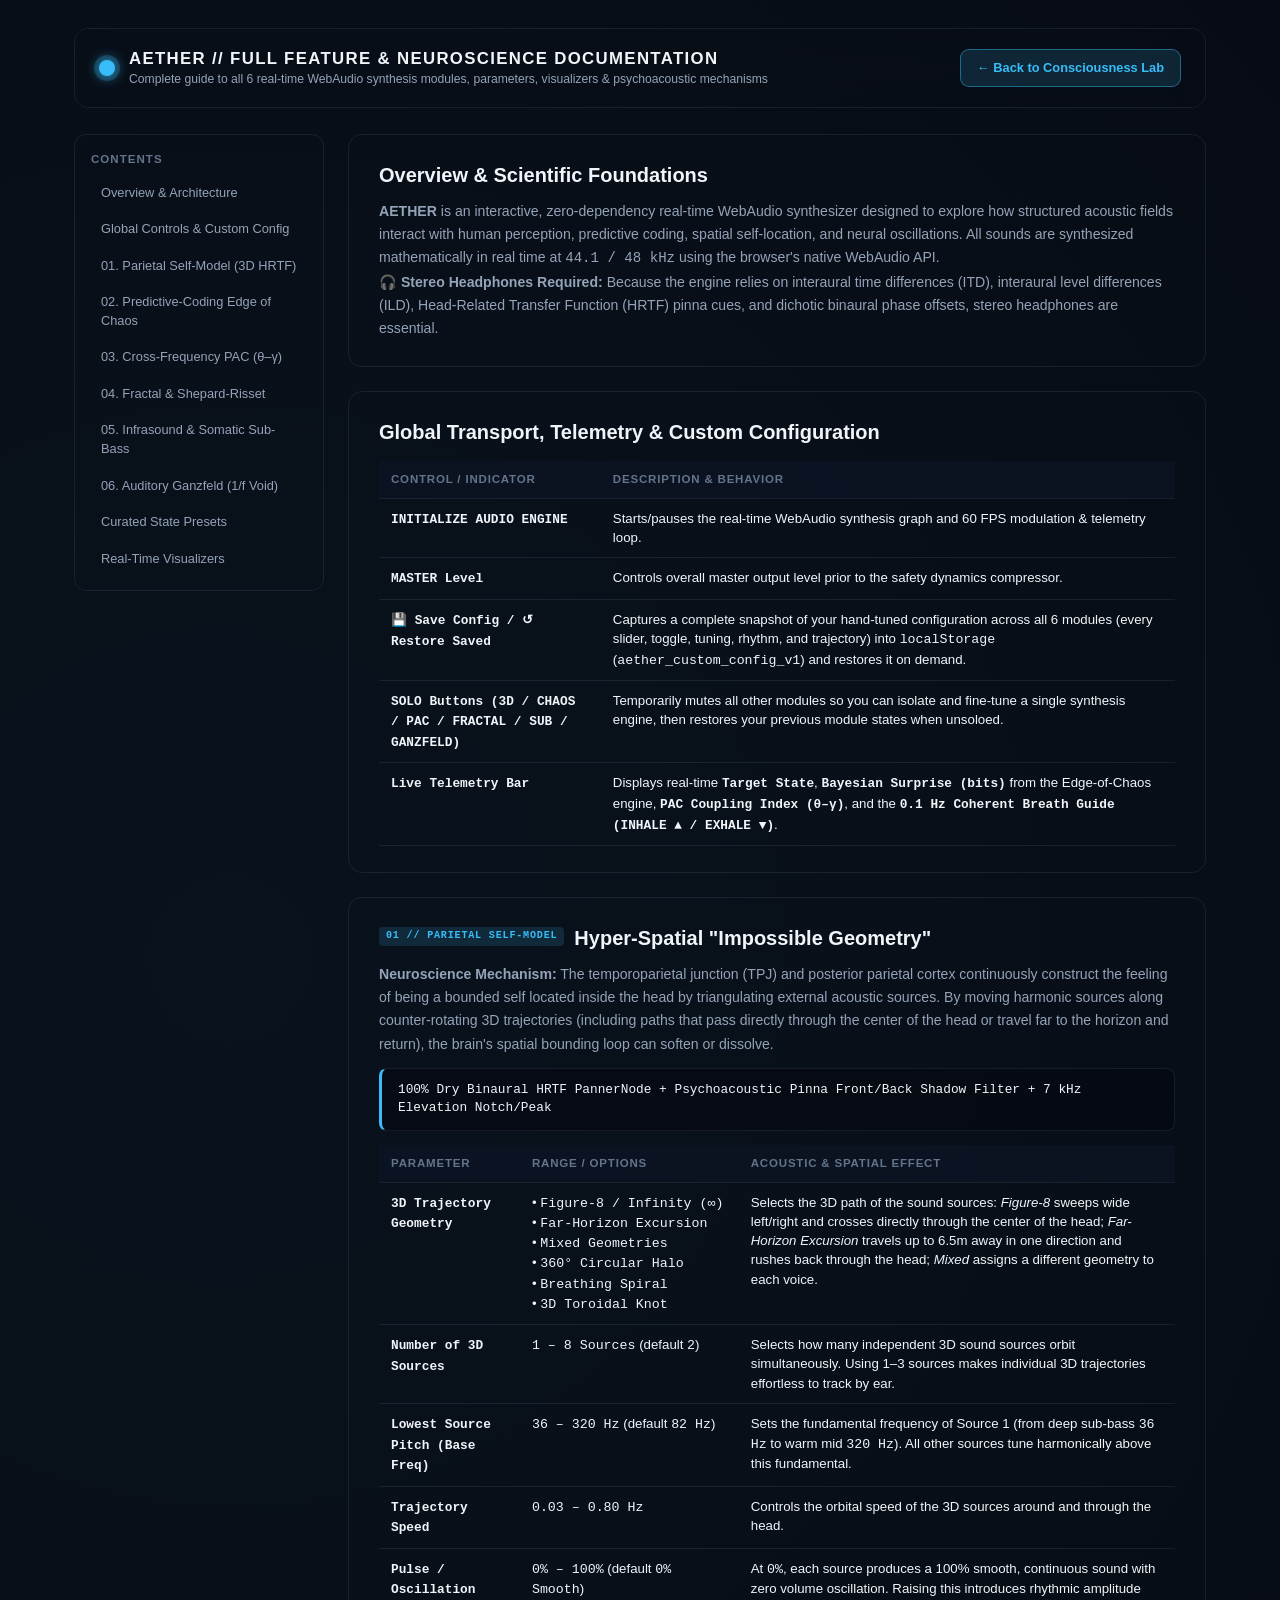
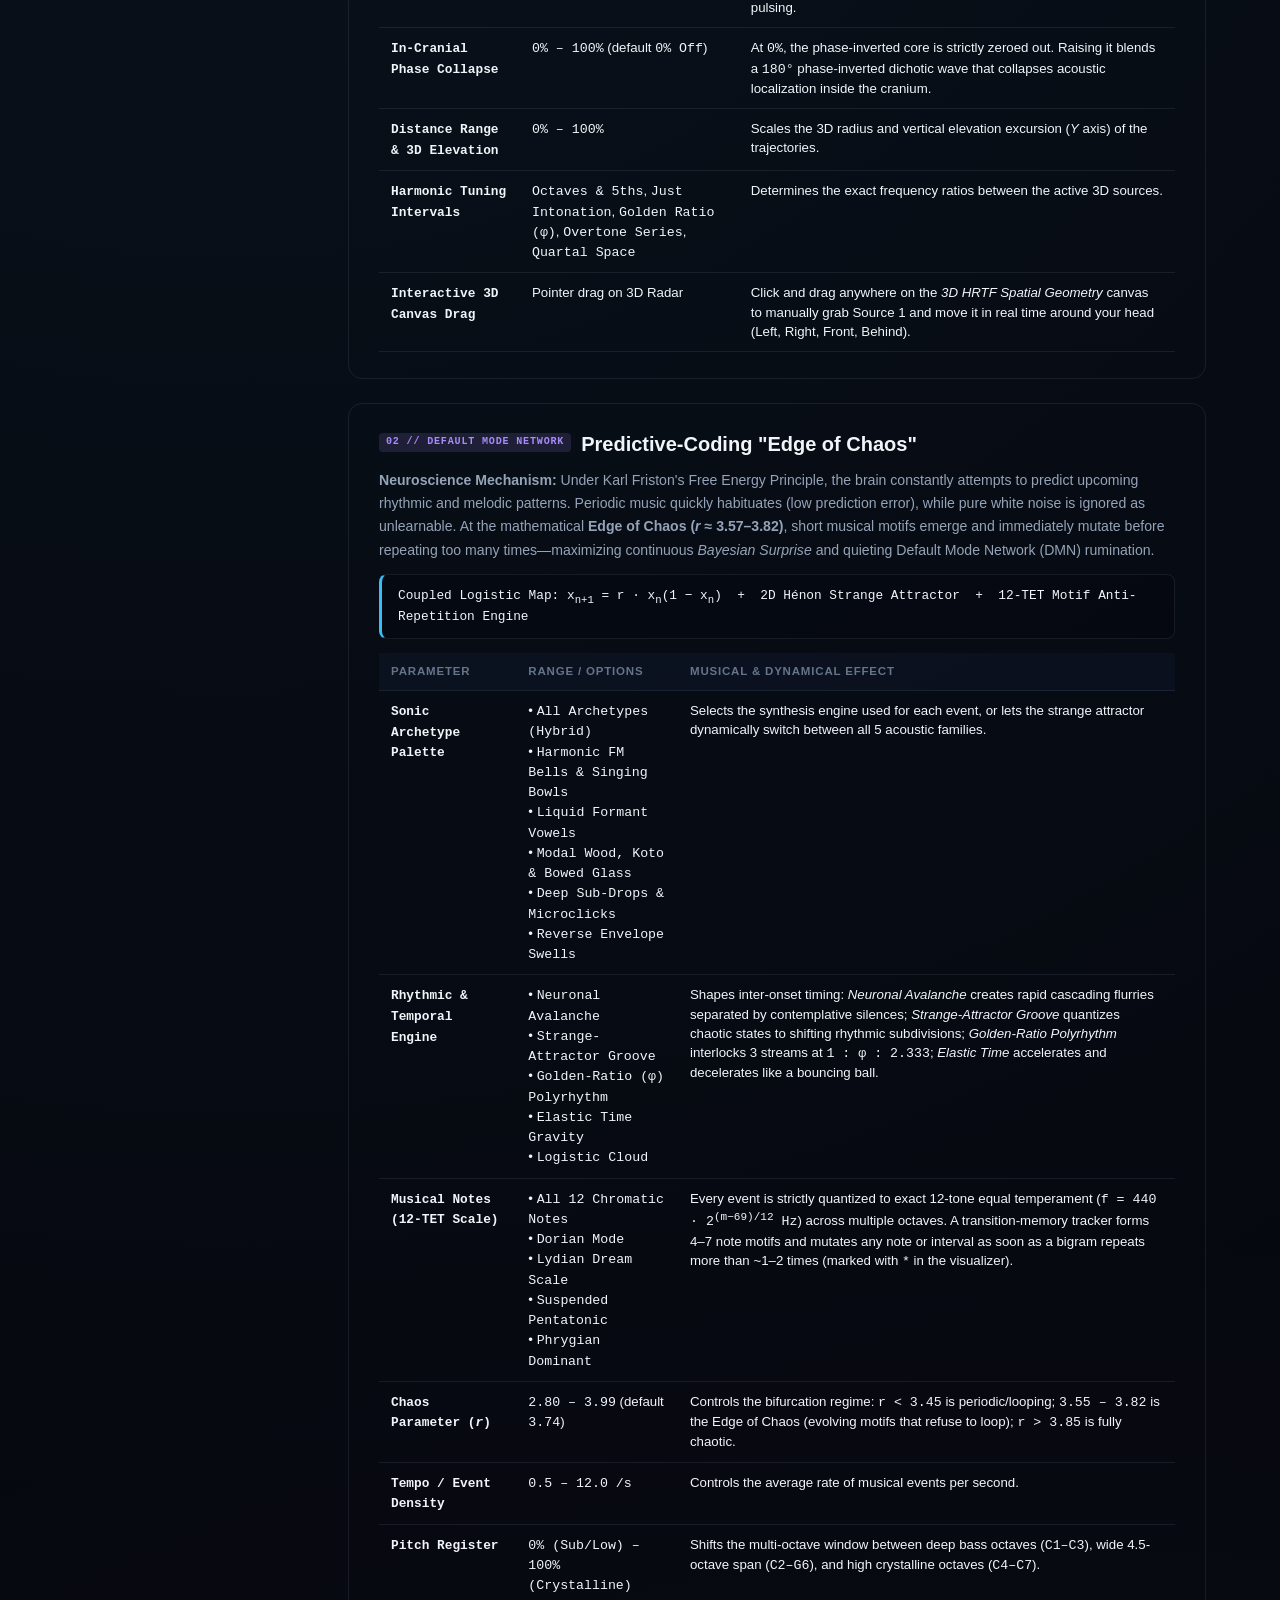
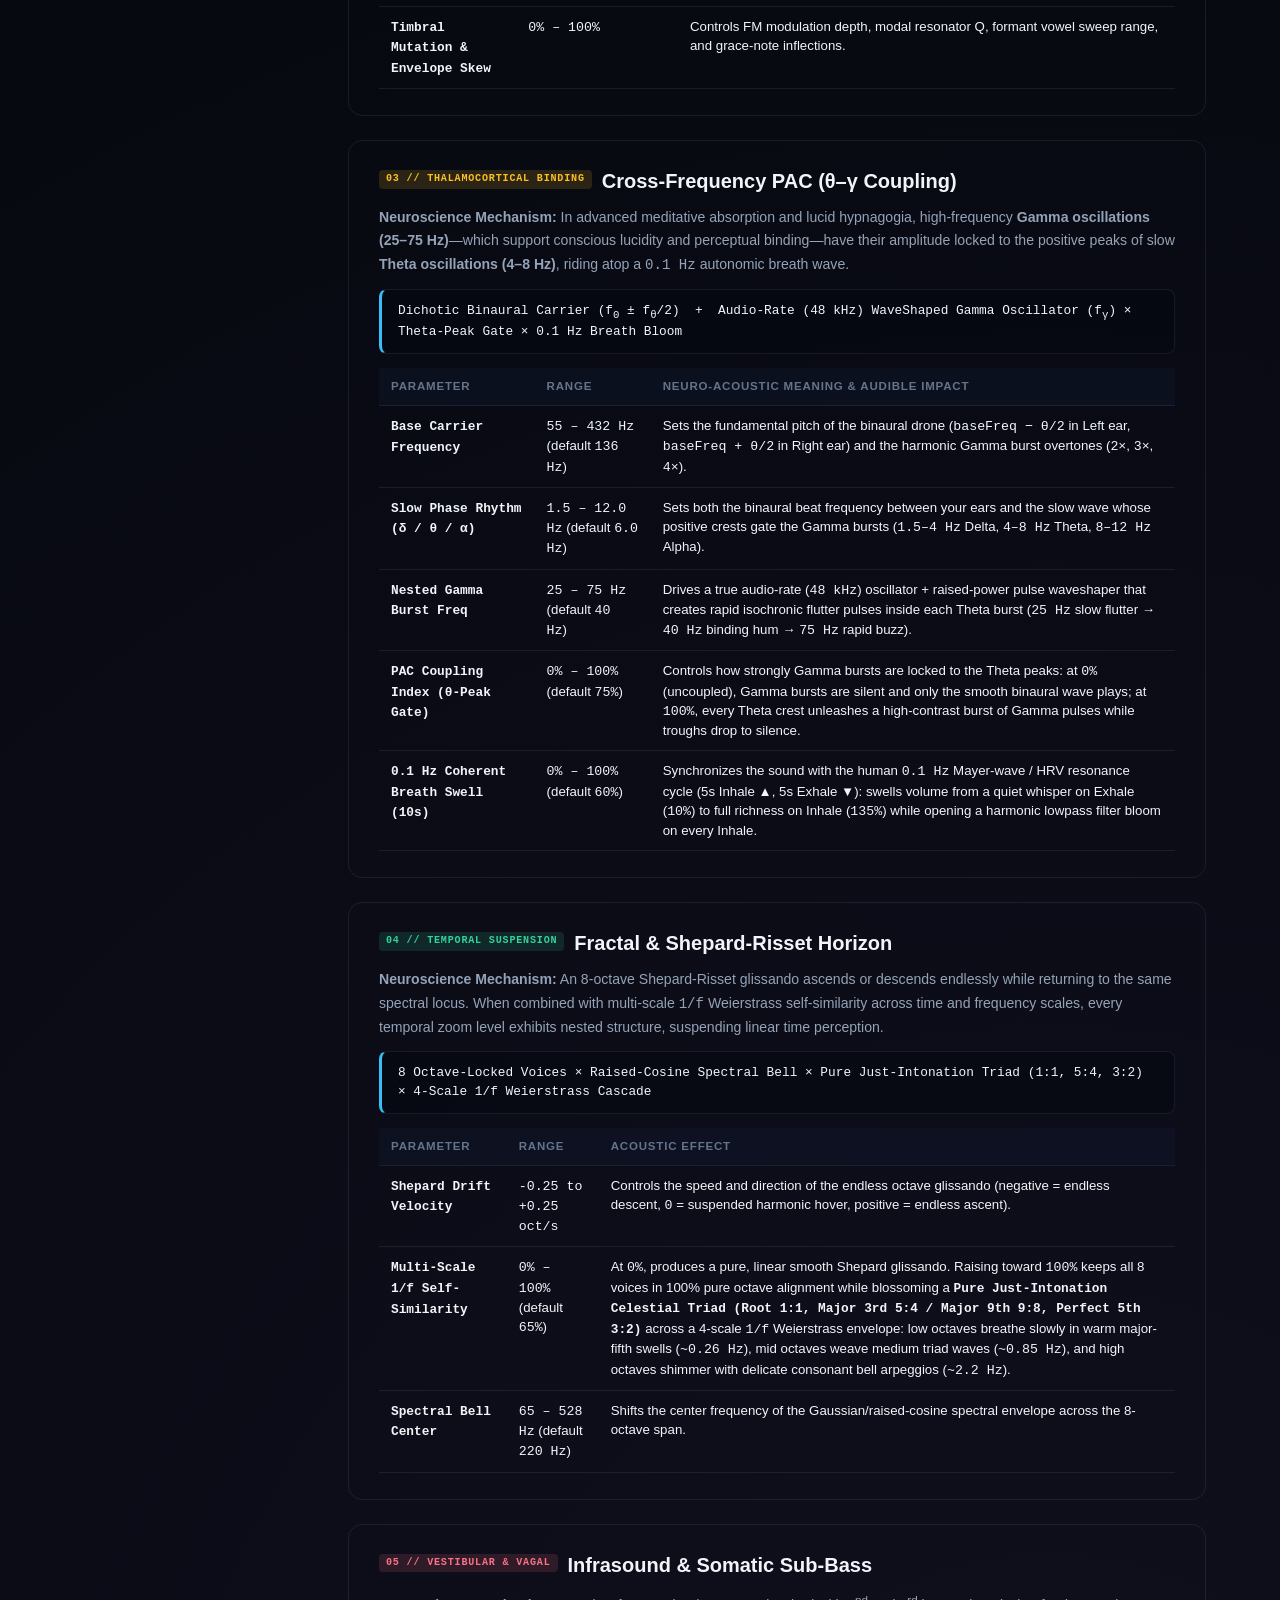
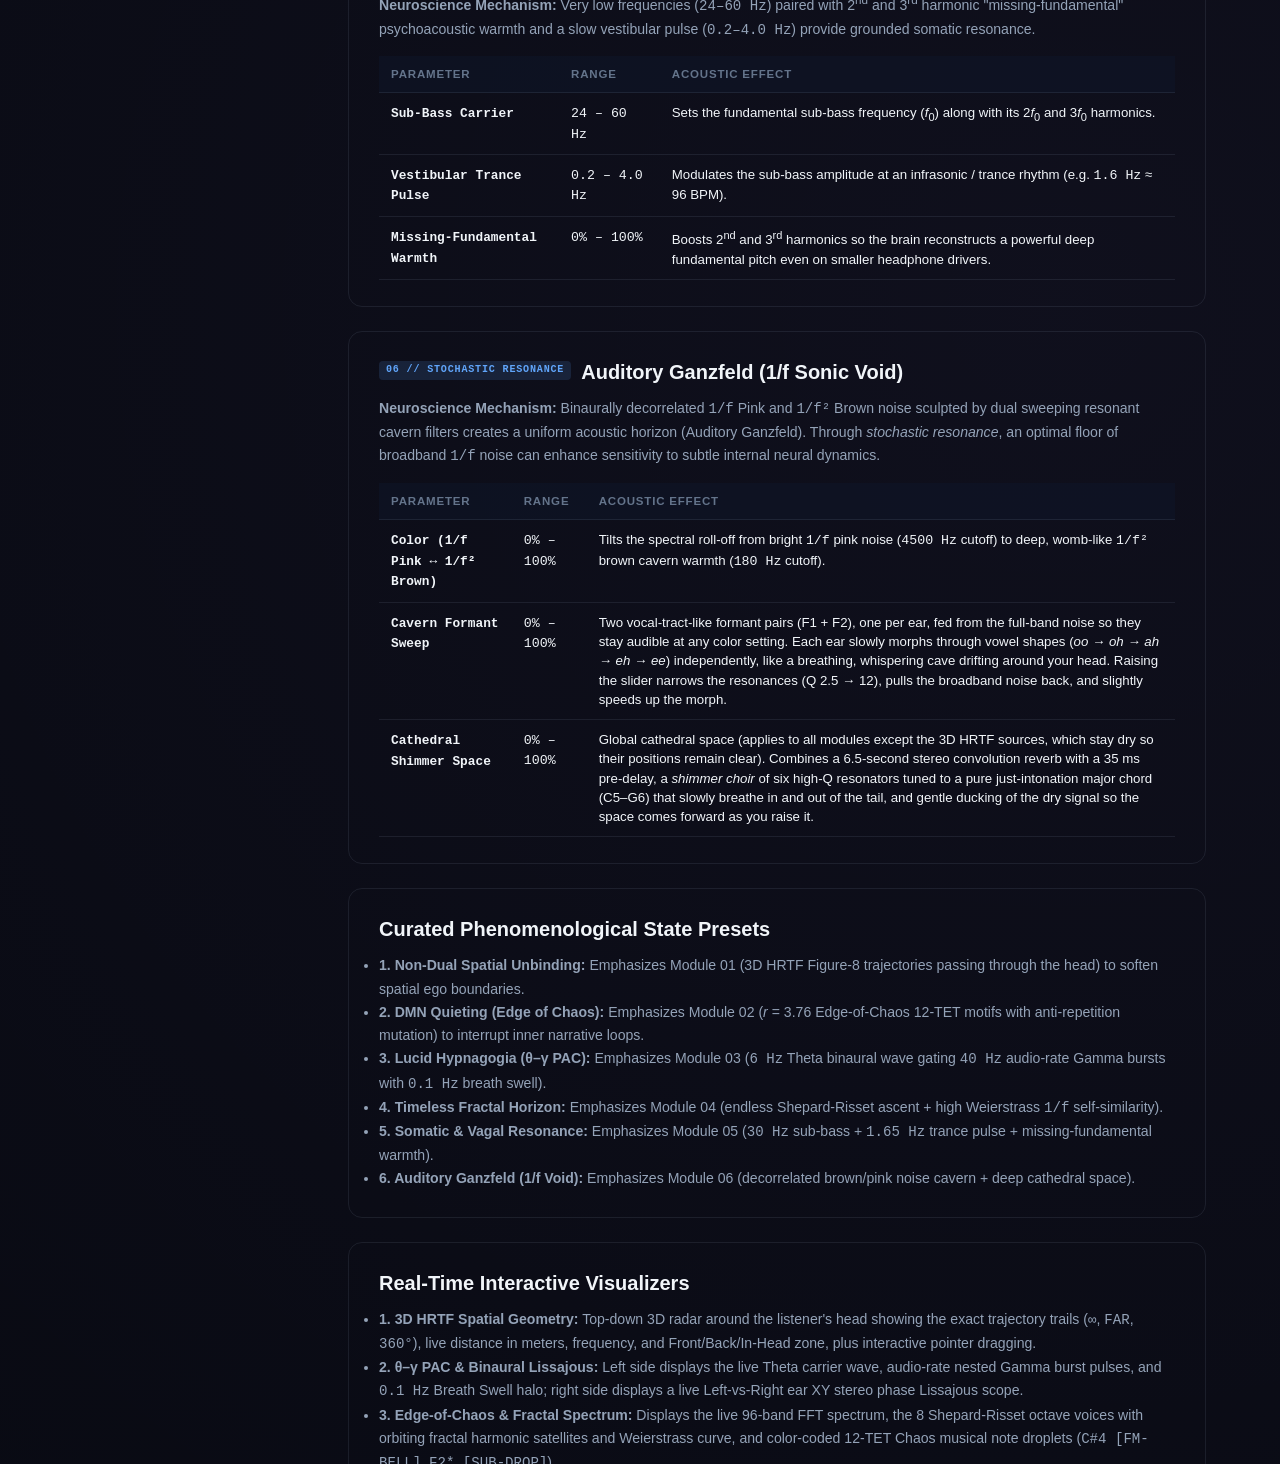
==== commit ac88d33c: "Add SOLO buttons for Sub-Bass (05) and Ganzfeld (06) modules" ====
--- a/docs.html
+++ b/docs.html
@@ -231,7 +231,7 @@
                 <td>Captures a complete snapshot of your hand-tuned configuration across all 6 modules (every slider, toggle, tuning, rhythm, and trajectory) into <code>localStorage</code> (<code>aether_custom_config_v1</code>) and restores it on demand.</td>
               </tr>
               <tr>
-                <td><strong>SOLO Buttons (SOLO 3D / CHAOS / PAC / FRACTAL)</strong></td>
+                <td><strong>SOLO Buttons (3D / CHAOS / PAC / FRACTAL / SUB / GANZFELD)</strong></td>
                 <td>Temporarily mutes all other modules so you can isolate and fine-tune a single synthesis engine, then restores your previous module states when unsoloed.</td>
               </tr>
               <tr>
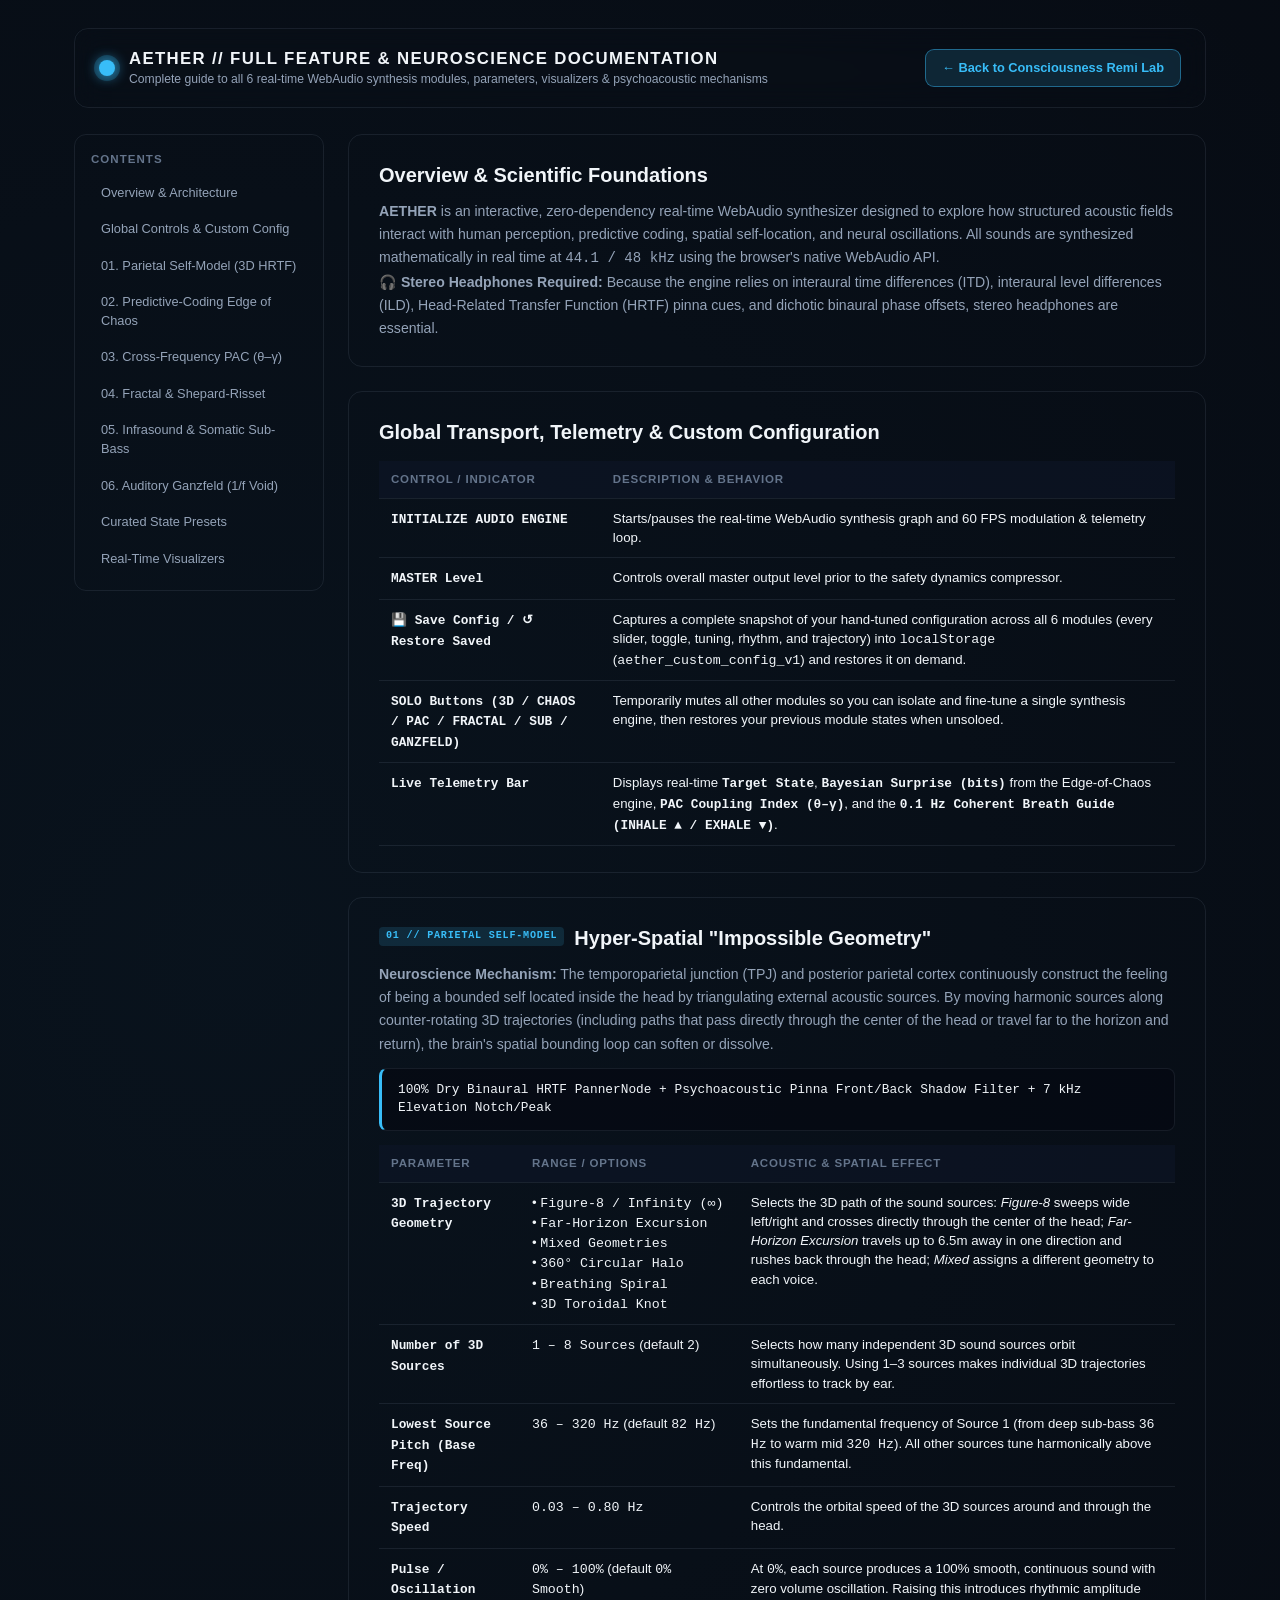
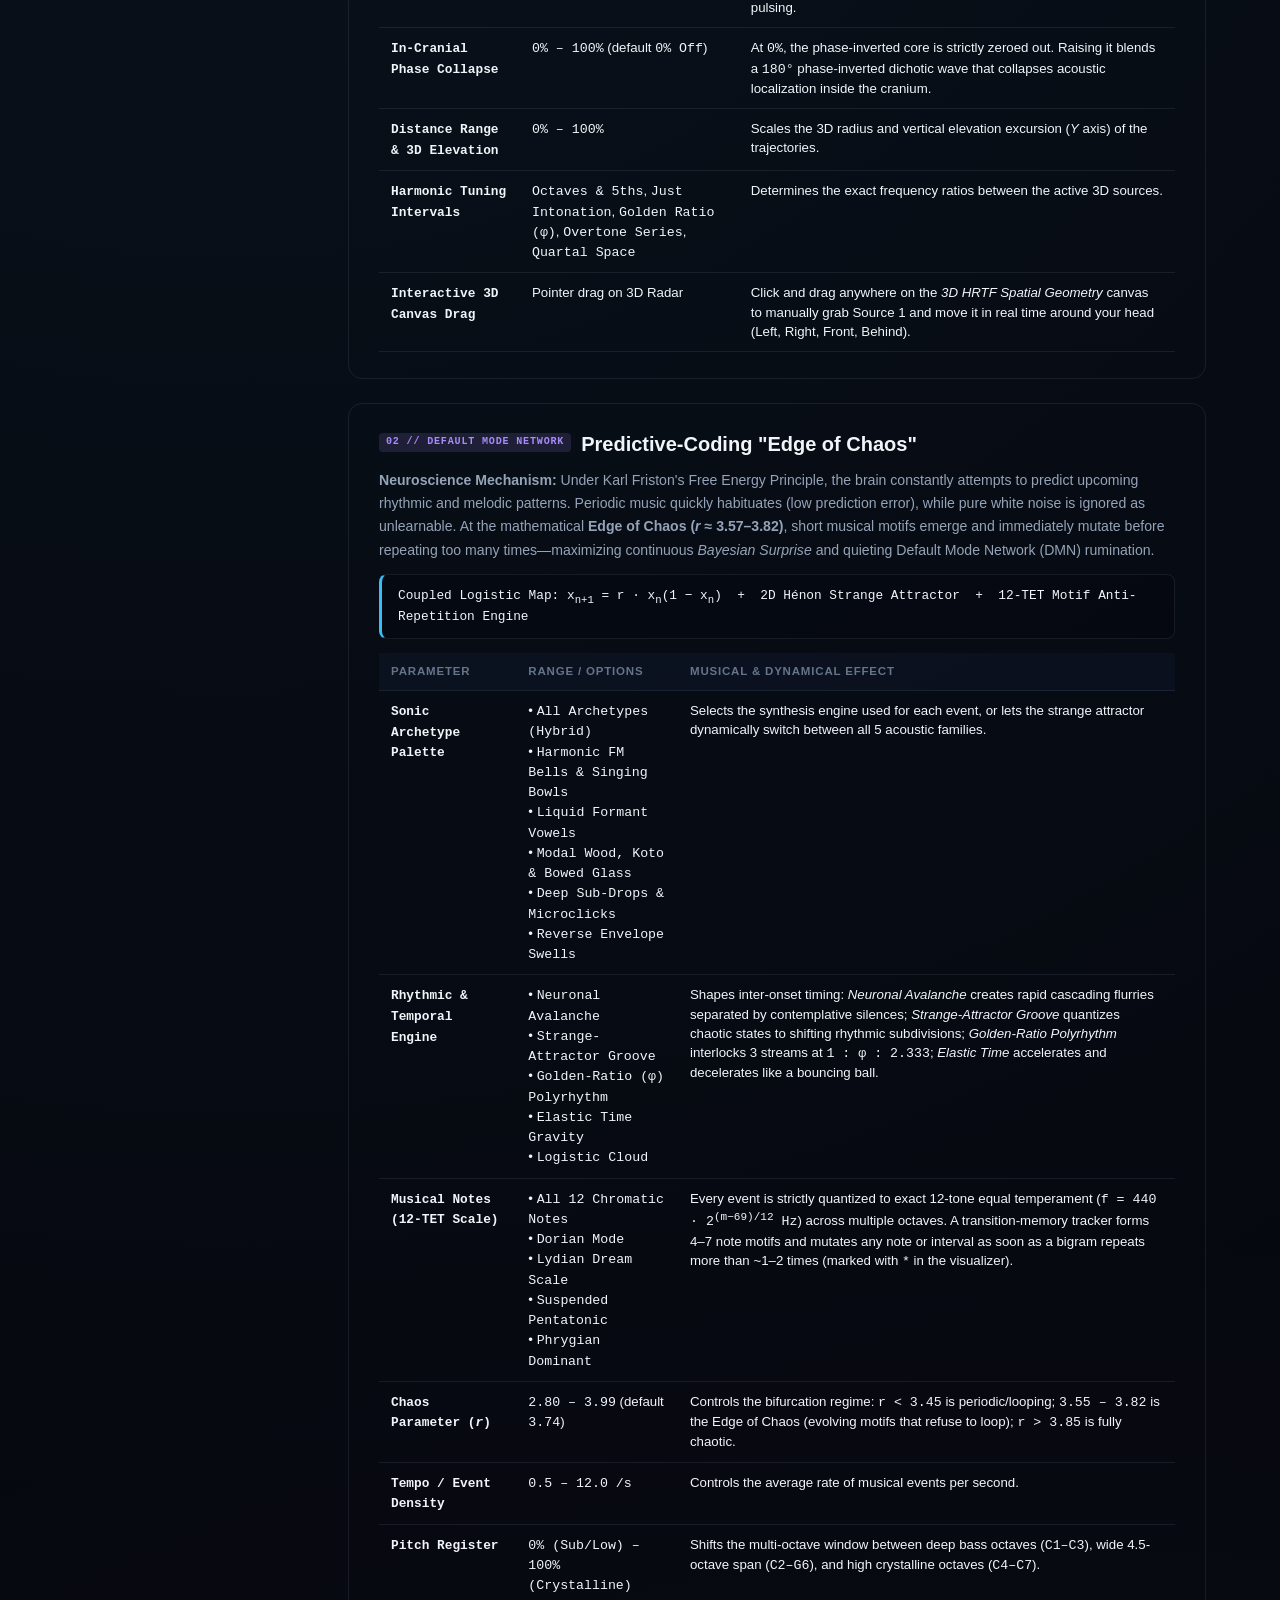
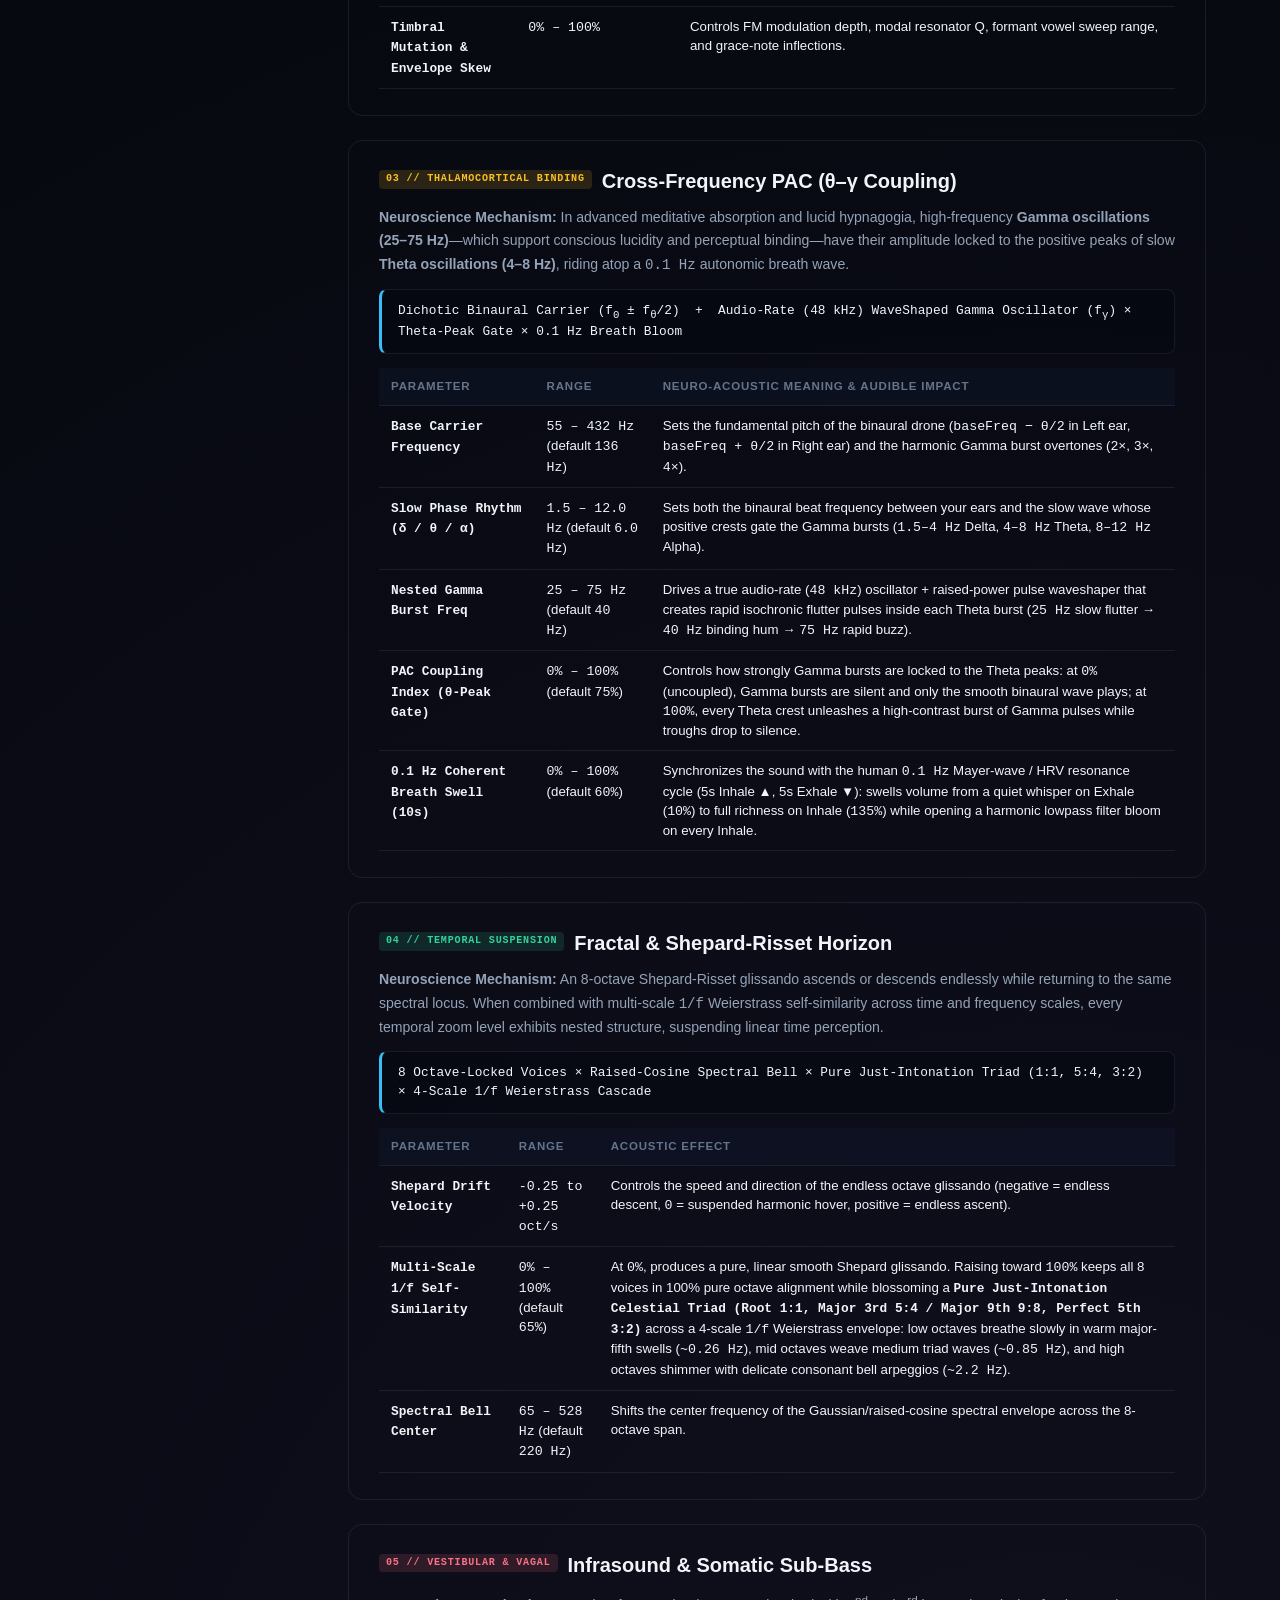
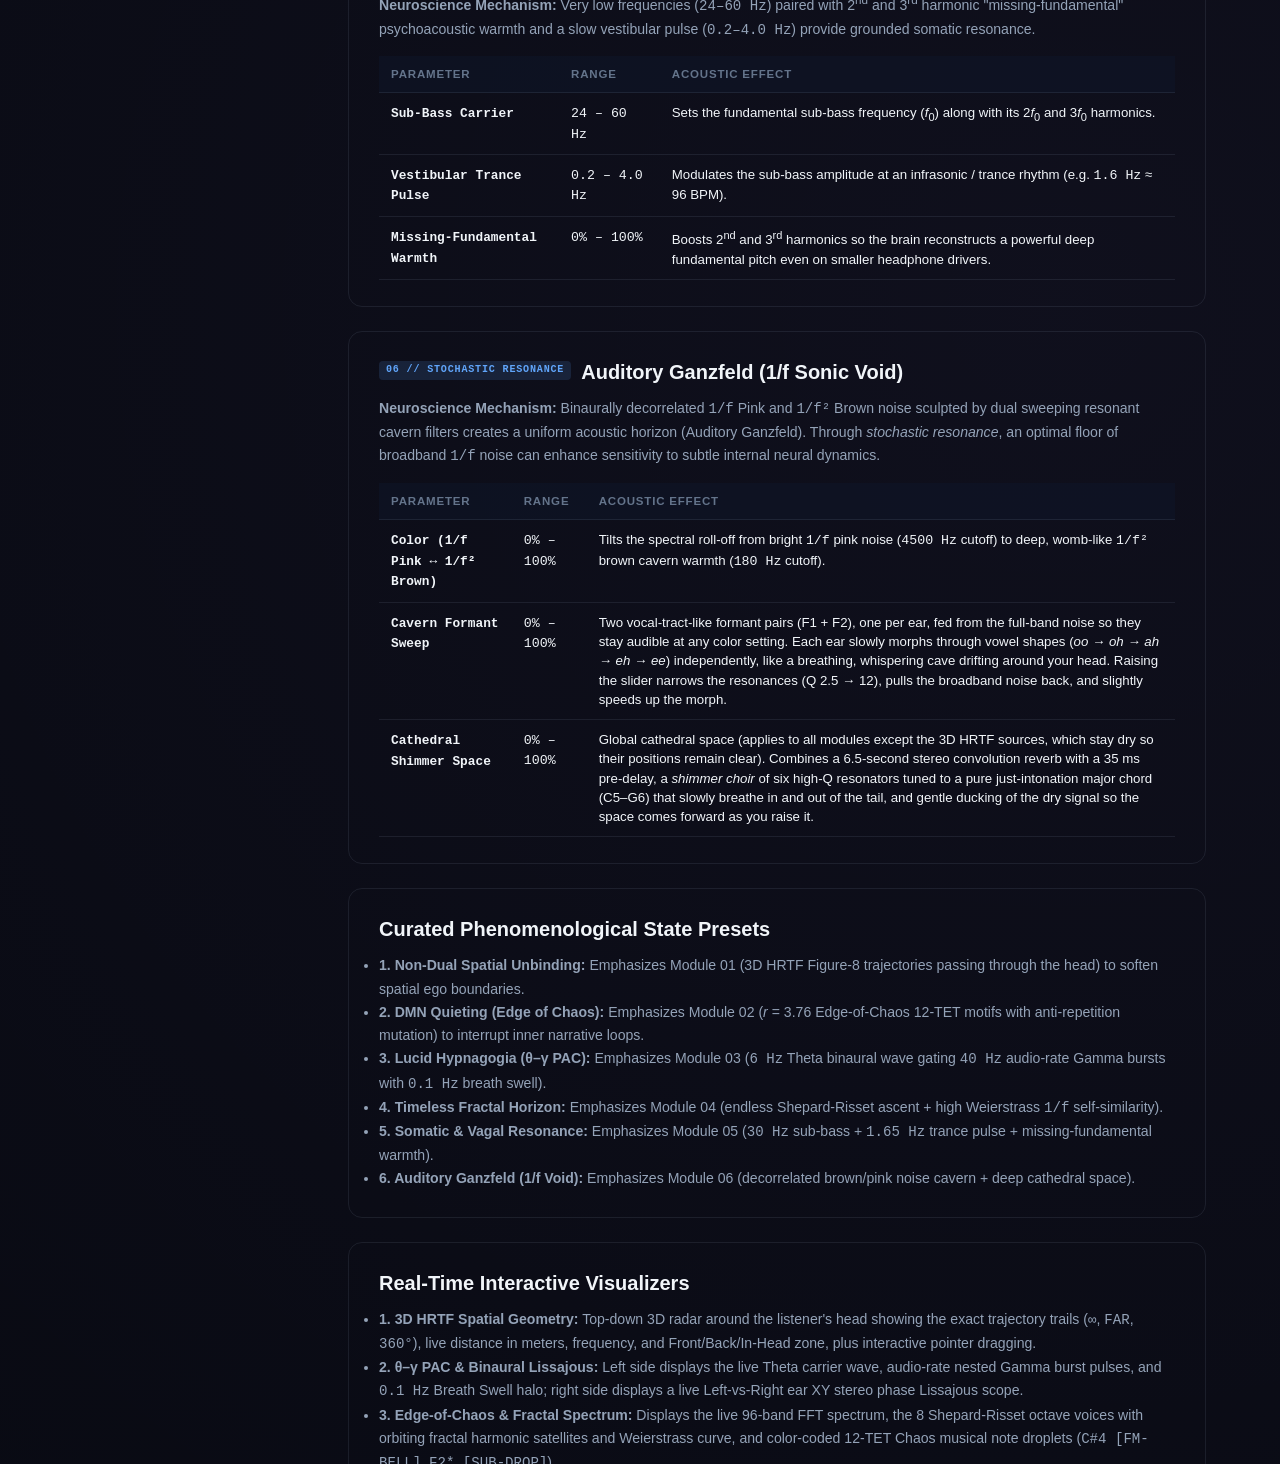
==== commit 885f1628: "UI: relocate Initialize Audio Engine below Documentation/Master, remove duplicate Start Experience a" ====
--- a/docs.html
+++ b/docs.html
@@ -3,7 +3,7 @@
 <head>
   <meta charset="UTF-8" />
   <meta name="viewport" content="width=device-width, initial-scale=1.0" />
-  <title>Documentation // AETHER Psychoacoustic Consciousness Lab</title>
+  <title>Documentation // AETHER Psychoacoustic Consciousness Remi Lab</title>
   <link rel="stylesheet" href="styles.css" />
   <style>
     body {
@@ -175,7 +175,7 @@
           <p class="brand-tagline">Complete guide to all 6 real-time WebAudio synthesis modules, parameters, visualizers &amp; psychoacoustic mechanisms</p>
         </div>
       </div>
-      <a href="index.html" class="btn-back">← Back to Consciousness Lab</a>
+      <a href="index.html" class="btn-back">← Back to Consciousness Remi Lab</a>
     </header>
 
     <div class="docs-layout">
--- a/styles.css
+++ b/styles.css
@@ -145,24 +145,33 @@
 /* Master Controls */
 .master-controls {
   display: flex;
-  align-items: center;
-  gap: 14px;
+  flex-direction: column;
+  gap: 8px;
+  min-width: 260px;
+}
+
+.master-top-row {
+  display: flex;
+  align-items: center;
+  justify-content: space-between;
+  gap: 12px;
 }
 
 .btn-docs {
   display: inline-flex;
   align-items: center;
-  gap: 7px;
-  padding: 8px 13px;
-  border-radius: 9px;
+  gap: 6px;
+  padding: 6px 11px;
+  border-radius: 8px;
   border: 1px solid rgba(56, 189, 248, 0.35);
   background: rgba(56, 189, 248, 0.08);
   color: var(--cyan);
-  font-size: 0.72rem;
+  font-size: 0.69rem;
   font-weight: 600;
   letter-spacing: 0.06em;
   text-decoration: none;
   transition: all 0.2s ease;
+  white-space: nowrap;
 }
 
 .btn-docs:hover {
@@ -175,15 +184,16 @@
 .master-Gain-wrap {
   display: flex;
   align-items: center;
-  gap: 8px;
-  font-size: 0.72rem;
+  gap: 7px;
+  font-size: 0.70rem;
   font-weight: 600;
   letter-spacing: 0.07em;
   color: var(--text-secondary);
+  white-space: nowrap;
 }
 
 .master-Gain-wrap input[type="range"] {
-  width: 95px;
+  width: 80px;
 }
 
 .mono-val {
@@ -196,18 +206,20 @@
 .btn-power {
   display: flex;
   align-items: center;
+  justify-content: center;
   gap: 8px;
   background: linear-gradient(135deg, rgba(56, 189, 248, 0.18), rgba(167, 139, 250, 0.18));
   border: 1px solid rgba(56, 189, 248, 0.45);
   color: var(--text-primary);
   font-family: var(--font-mono);
-  font-size: 0.76rem;
+  font-size: 0.75rem;
   font-weight: 600;
   letter-spacing: 0.06em;
-  padding: 9px 16px;
-  border-radius: 9px;
+  padding: 8px 14px;
+  border-radius: 8px;
   cursor: pointer;
   transition: all 0.2s ease;
+  width: 100%;
 }
 
 .btn-power:hover {
@@ -312,6 +324,7 @@
   width: 100%;
   height: 100%;
   display: block;
+  touch-action: none;
 }
 
 .canvas-overlay {
@@ -730,3 +743,61 @@
   background-color: var(--cyan);
   box-shadow: 0 0 8px var(--cyan);
 }
+
+/* Mobile & Android Touch Optimizations */
+@media (max-width: 768px) {
+  .app-shell {
+    padding: 10px 12px 28px;
+    gap: 12px;
+  }
+
+  .topbar {
+    padding: 10px 14px;
+    gap: 12px;
+  }
+
+  .brand h1 {
+    font-size: 0.96rem;
+  }
+
+  .brand-sub {
+    font-size: 0.72rem;
+  }
+
+  .brand-tagline {
+    font-size: 0.68rem;
+  }
+
+  .master-controls {
+    width: 100%;
+    min-width: 0;
+  }
+
+  .btn-power {
+    padding: 10px 14px;
+    font-size: 0.78rem;
+  }
+
+  .canvas-container {
+    height: 300px;
+  }
+
+  /* Increase touch targets for sliders on mobile touchscreens */
+  input[type="range"] {
+    height: 8px;
+  }
+
+  input[type="range"]::-webkit-slider-thumb {
+    width: 22px;
+    height: 22px;
+  }
+
+  .preset-btn {
+    padding: 12px 14px;
+  }
+
+  .btn-solo {
+    padding: 5px 9px;
+    font-size: 0.68rem;
+  }
+}
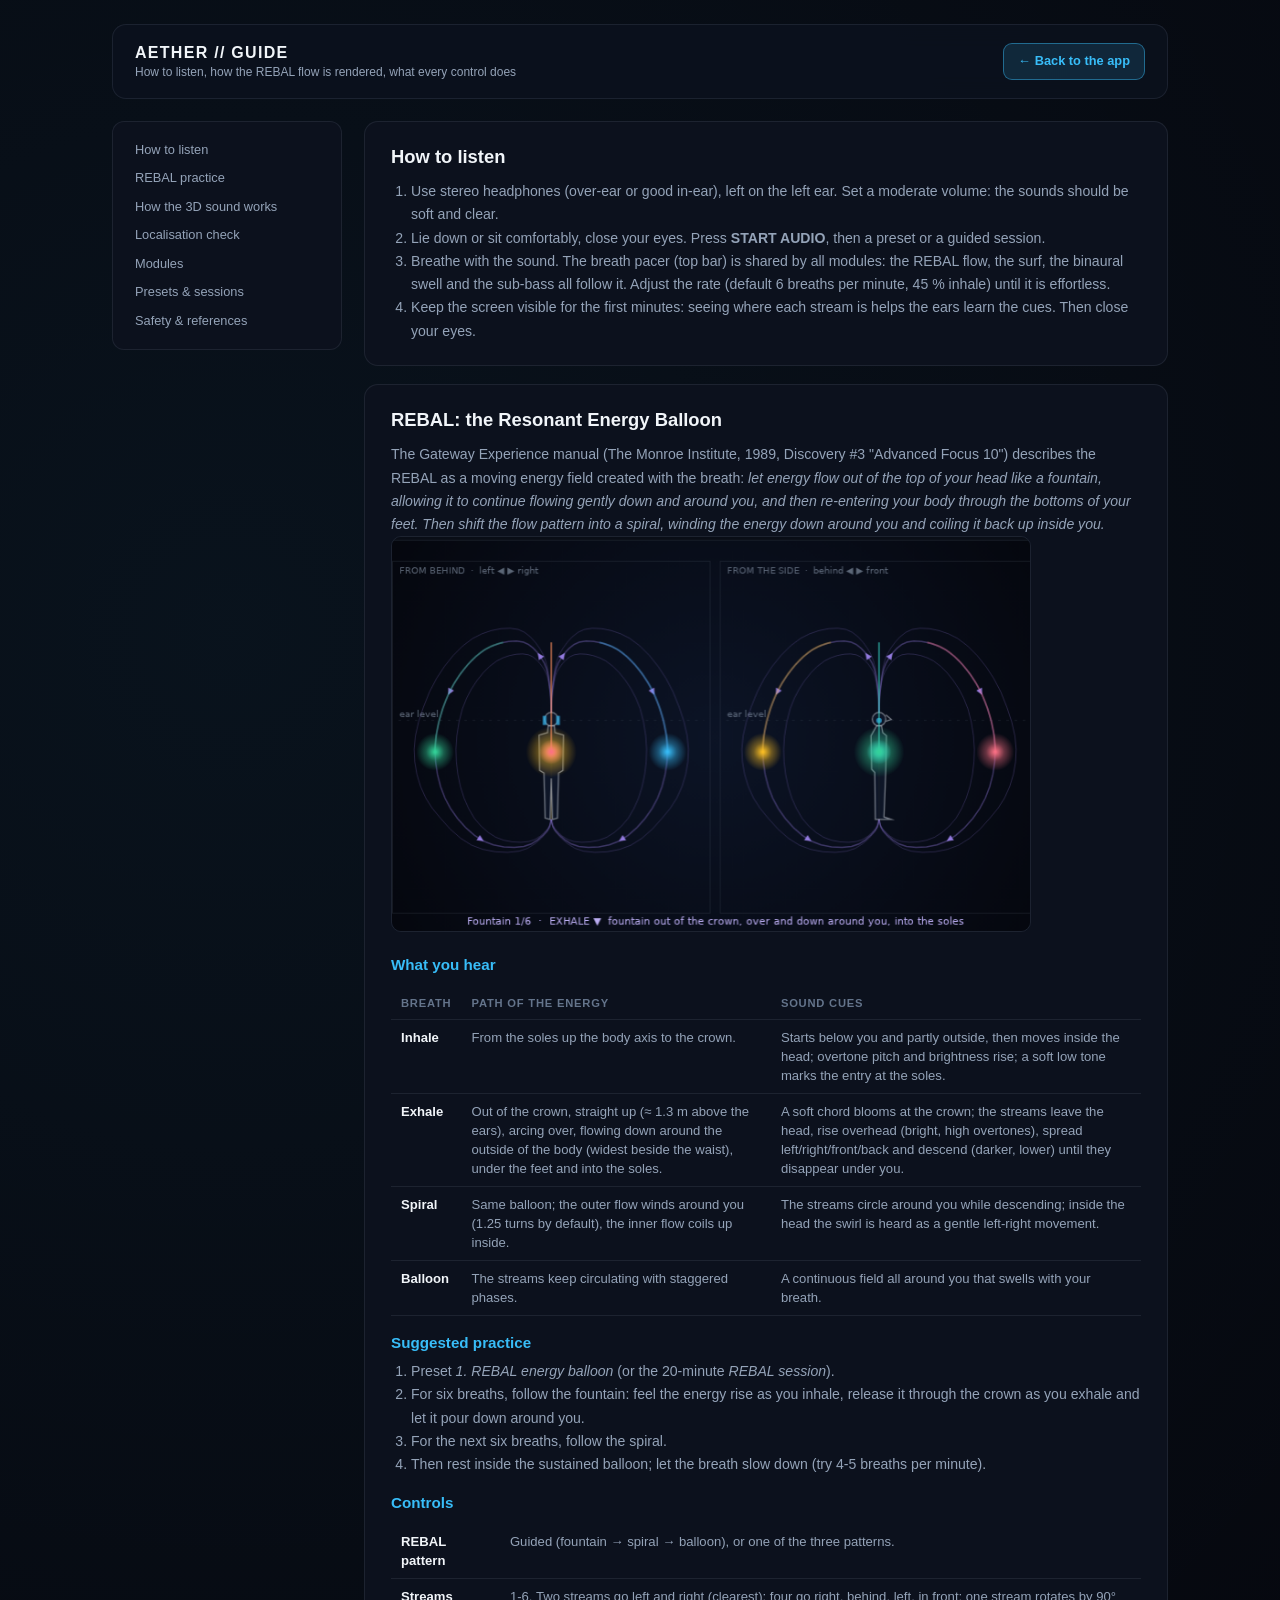
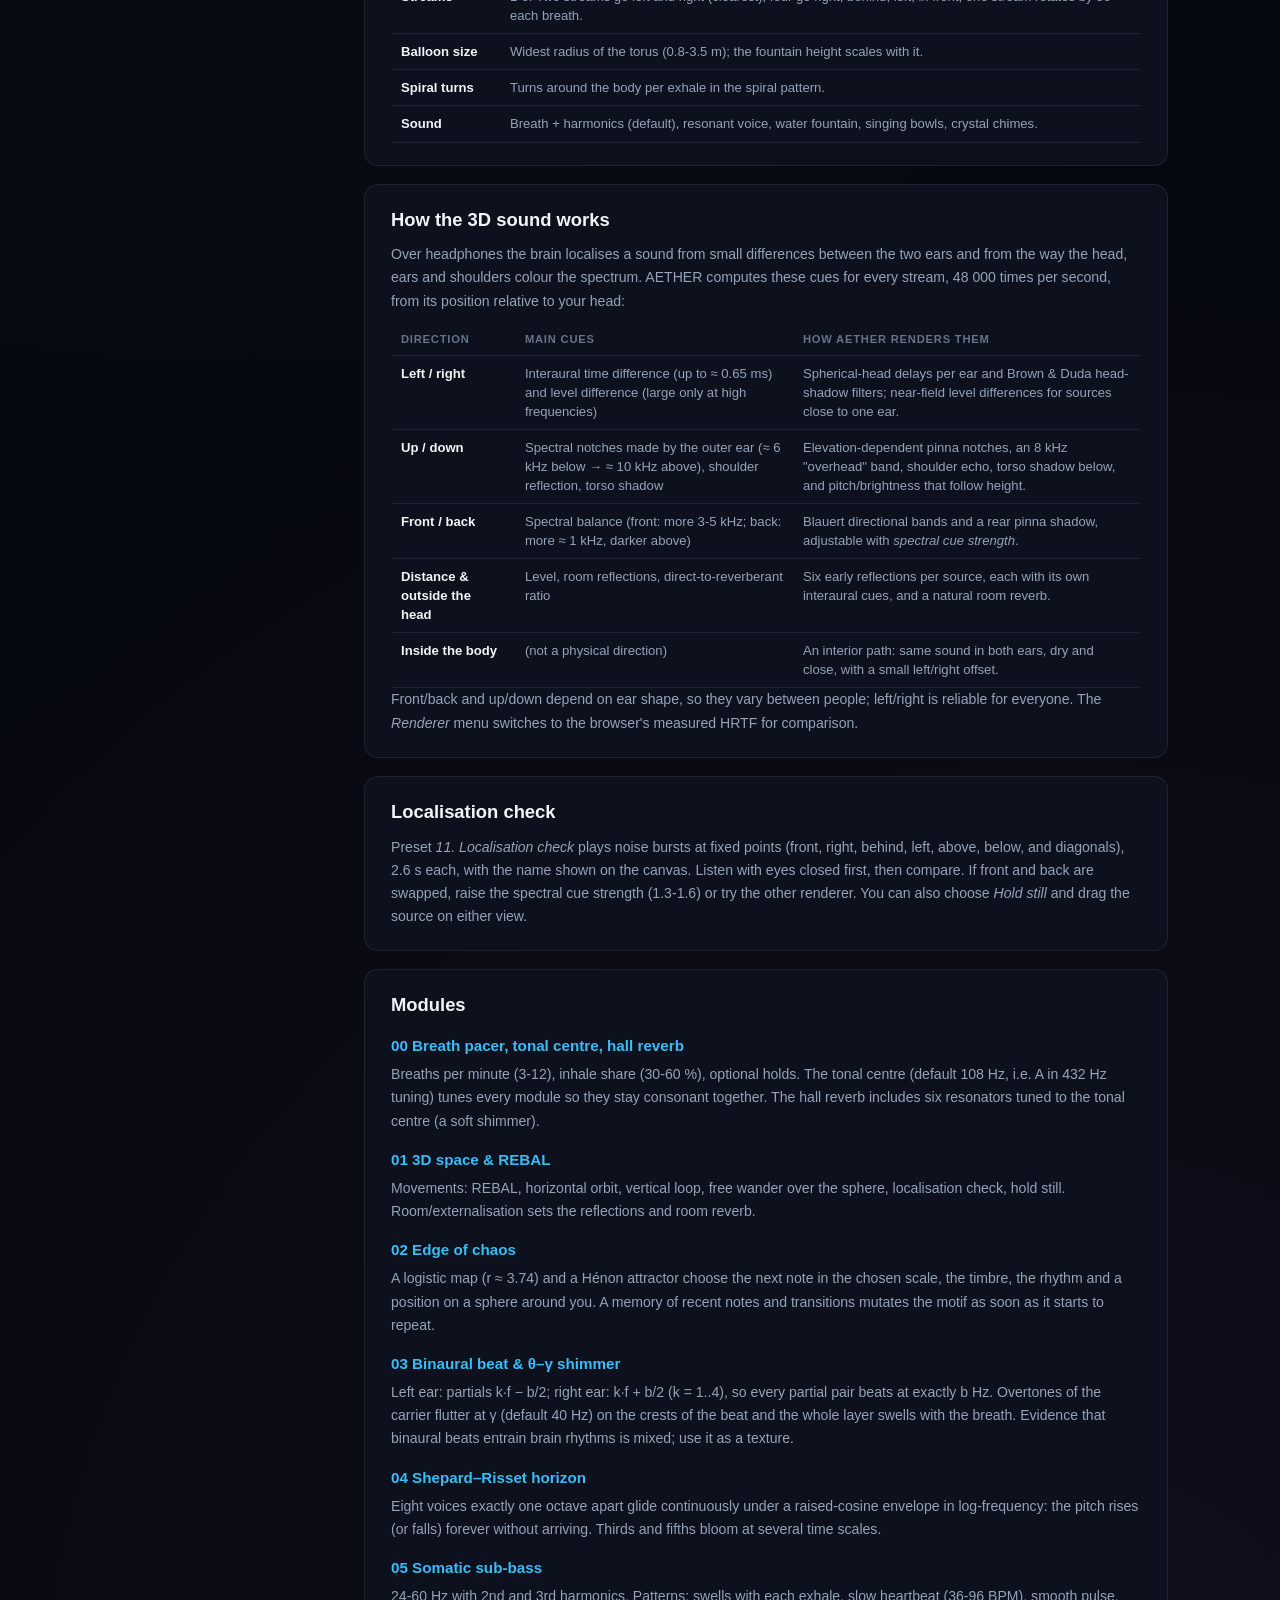
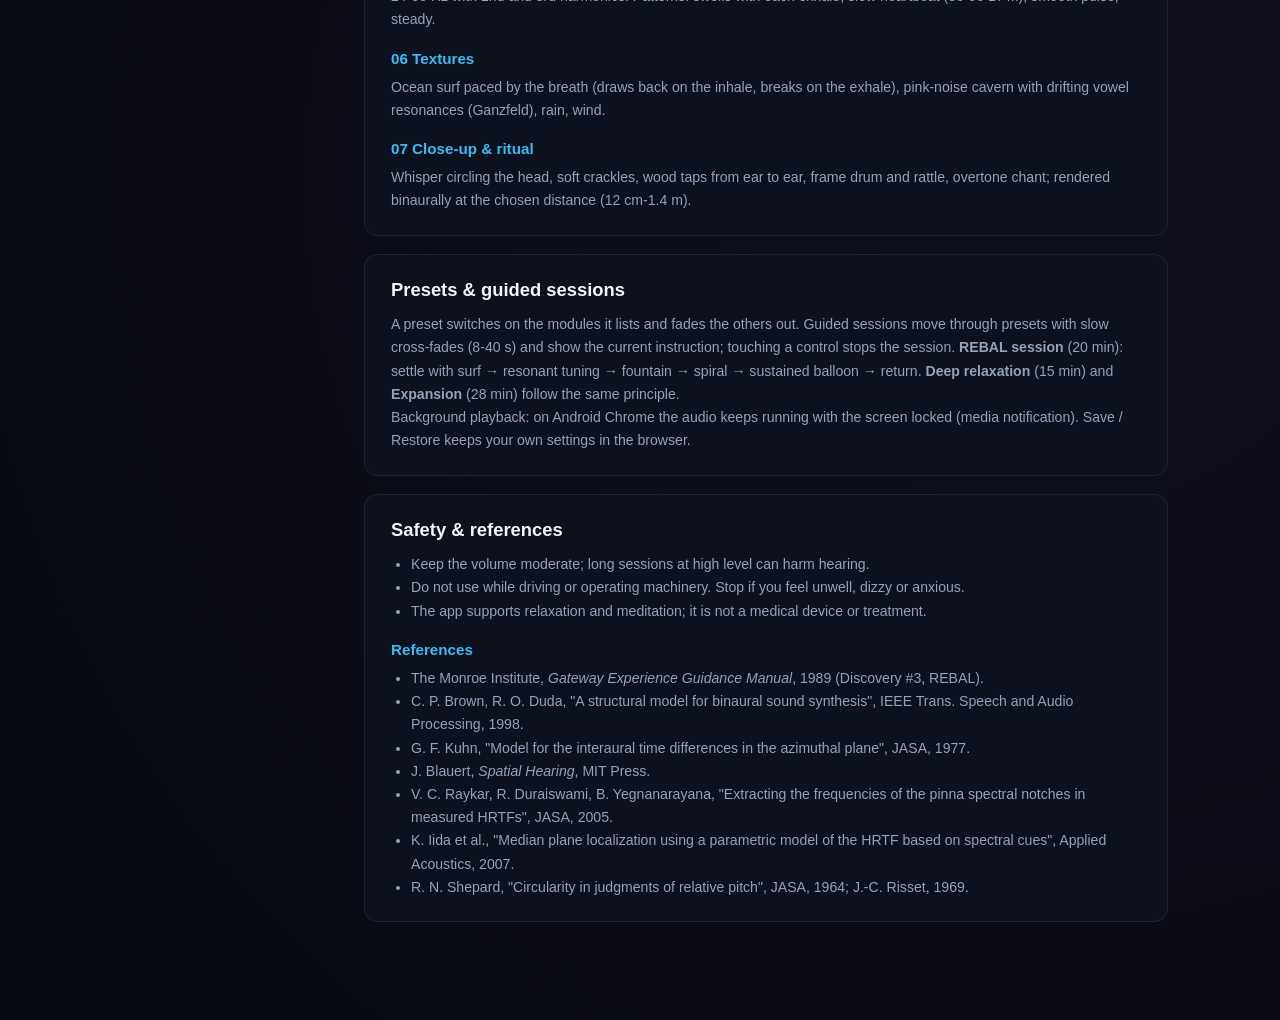
==== commit bc928fee: "Deploy AETHER from ai-music 07dd0bf" ====
--- a/docs.html
+++ b/docs.html
@@ -3,568 +3,151 @@
 <head>
   <meta charset="UTF-8" />
   <meta name="viewport" content="width=device-width, initial-scale=1.0" />
-  <title>Documentation // AETHER Psychoacoustic Consciousness Remi Lab</title>
-  <link rel="stylesheet" href="styles.css" />
+  <title>Guide // AETHER</title>
+  <link rel="stylesheet" href="styles.css?v=6.0" />
   <style>
-    body {
-      overflow-y: auto;
-      height: auto;
-      min-height: 100vh;
-    }
-    .docs-shell {
-      max-width: 1180px;
-      margin: 0 auto;
-      padding: 28px 24px 80px;
-    }
-    .docs-header {
-      display: flex;
-      justify-content: space-between;
-      align-items: center;
-      padding: 18px 24px;
-      background: var(--bg-panel);
-      border: 1px solid var(--border-subtle);
-      border-radius: 14px;
-      margin-bottom: 26px;
-      backdrop-filter: blur(14px);
-      position: sticky;
-      top: 14px;
-      z-index: 40;
-    }
-    .btn-back {
-      display: inline-flex;
-      align-items: center;
-      gap: 8px;
-      padding: 9px 16px;
-      border-radius: 9px;
-      background: rgba(56, 189, 248, 0.14);
-      border: 1px solid rgba(56, 189, 248, 0.45);
-      color: var(--cyan);
-      font-size: 0.8rem;
-      font-weight: 600;
-      text-decoration: none;
-      transition: all 0.2s ease;
-    }
-    .btn-back:hover {
-      background: rgba(56, 189, 248, 0.25);
-      transform: translateY(-1px);
-    }
-    .docs-layout {
-      display: grid;
-      grid-template-columns: 250px 1fr;
-      gap: 24px;
-      align-items: start;
-    }
-    .docs-nav {
-      position: sticky;
-      top: 102px;
-      background: var(--bg-panel);
-      border: 1px solid var(--border-subtle);
-      border-radius: 12px;
-      padding: 16px;
-    }
-    .docs-nav h4 {
-      font-size: 0.72rem;
-      letter-spacing: 0.09em;
-      text-transform: uppercase;
-      color: var(--text-muted);
-      margin: 0 0 10px;
-    }
-    .docs-nav ul {
-      list-style: none;
-      padding: 0;
-      margin: 0;
-      display: flex;
-      flex-direction: column;
-      gap: 6px;
-    }
-    .docs-nav a {
-      display: block;
-      padding: 6px 10px;
-      border-radius: 7px;
-      color: var(--text-secondary);
-      text-decoration: none;
-      font-size: 0.8rem;
-      transition: all 0.15s ease;
-    }
-    .docs-nav a:hover {
-      background: rgba(255, 255, 255, 0.05);
-      color: var(--cyan);
-    }
-    .docs-content {
-      display: flex;
-      flex-direction: column;
-      gap: 24px;
-    }
-    .doc-section {
-      background: var(--bg-panel);
-      border: 1px solid var(--border-subtle);
-      border-radius: 14px;
-      padding: 26px 30px;
-    }
-    .doc-section h2 {
-      margin: 0 0 10px;
-      font-size: 1.25rem;
-      color: var(--text-primary);
-      display: flex;
-      align-items: center;
-      gap: 10px;
-    }
-    .doc-section h3 {
-      margin: 20px 0 8px;
-      font-size: 0.98rem;
-      color: var(--cyan);
-    }
-    .doc-section p, .doc-section li {
-      color: var(--text-secondary);
-      font-size: 0.88rem;
-      line-height: 1.65;
-    }
-    .param-table {
-      width: 100%;
-      border-collapse: collapse;
-      margin-top: 14px;
-      font-size: 0.83rem;
-    }
-    .param-table th, .param-table td {
-      text-align: left;
-      padding: 10px 12px;
-      border-bottom: 1px solid var(--border-subtle);
-      vertical-align: top;
-    }
-    .param-table th {
-      color: var(--text-muted);
-      font-size: 0.72rem;
-      text-transform: uppercase;
-      letter-spacing: 0.07em;
-      background: rgba(15, 23, 42, 0.5);
-    }
-    .param-table td strong {
-      color: var(--text-primary);
-      font-family: var(--font-mono);
-      font-size: 0.8rem;
-    }
-    .formula-box {
-      background: rgba(6, 9, 17, 0.65);
-      border: 1px solid var(--border-subtle);
-      border-left: 3px solid var(--cyan);
-      padding: 12px 16px;
-      border-radius: 8px;
-      font-family: var(--font-mono);
-      font-size: 0.8rem;
-      color: var(--text-primary);
-      margin: 12px 0;
-      overflow-x: auto;
-    }
-    @media (max-width: 900px) {
-      .docs-layout {
-        grid-template-columns: 1fr;
-      }
-      .docs-nav {
-        position: static;
-      }
-    }
+    body { overflow-y: auto; }
+    .docs-shell { max-width: 1100px; margin: 0 auto; padding: 24px 22px 80px; }
+    .docs-header { display: flex; justify-content: space-between; align-items: center; gap: 12px; padding: 16px 22px; background: rgba(12, 17, 29, 0.9); border: 1px solid var(--border-subtle); border-radius: 14px; margin-bottom: 22px; position: sticky; top: 12px; z-index: 5; backdrop-filter: blur(12px); }
+    .btn-back { padding: 8px 14px; border-radius: 9px; background: rgba(56, 189, 248, 0.14); border: 1px solid rgba(56, 189, 248, 0.45); color: var(--cyan); font-size: 0.8rem; font-weight: 600; text-decoration: none; white-space: nowrap; }
+    .docs-layout { display: grid; grid-template-columns: 230px 1fr; gap: 22px; align-items: start; }
+    .docs-nav { position: sticky; top: 100px; background: var(--bg-card); border: 1px solid var(--border-subtle); border-radius: 12px; padding: 14px; }
+    .docs-nav a { display: block; padding: 5px 8px; border-radius: 6px; color: var(--text-secondary); text-decoration: none; font-size: 0.8rem; }
+    .docs-nav a:hover { background: rgba(255, 255, 255, 0.05); color: var(--cyan); }
+    .doc-section { background: var(--bg-card); border: 1px solid var(--border-subtle); border-radius: 14px; padding: 22px 26px; margin-bottom: 18px; }
+    .doc-section h2 { font-size: 1.15rem; margin-bottom: 10px; }
+    .doc-section h3 { font-size: 0.95rem; color: var(--cyan); margin: 16px 0 6px; }
+    .doc-section p, .doc-section li { color: var(--text-secondary); font-size: 0.88rem; line-height: 1.65; }
+    .doc-section ul, .doc-section ol { padding-left: 20px; }
+    .doc-section code { font-family: var(--font-mono); font-size: 0.8rem; color: var(--text-primary); }
+    table { width: 100%; border-collapse: collapse; margin-top: 10px; font-size: 0.82rem; }
+    th, td { text-align: left; padding: 8px 10px; border-bottom: 1px solid var(--border-subtle); vertical-align: top; color: var(--text-secondary); }
+    th { color: var(--text-muted); font-size: 0.7rem; text-transform: uppercase; letter-spacing: 0.07em; }
+    td strong { color: var(--text-primary); }
+    img.figure { max-width: 320px; width: 100%; border-radius: 10px; border: 1px solid var(--border-subtle); background: #fff; }
+    @media (max-width: 880px) { .docs-layout { grid-template-columns: 1fr; } .docs-nav { position: static; } }
   </style>
 </head>
 <body>
   <div class="docs-shell">
     <header class="docs-header">
-      <div class="brand">
-        <div class="brand-glyph live"></div>
-        <div>
-          <h1>AETHER // FULL FEATURE &amp; NEUROSCIENCE DOCUMENTATION</h1>
-          <p class="brand-tagline">Complete guide to all 6 real-time WebAudio synthesis modules, parameters, visualizers &amp; psychoacoustic mechanisms</p>
-        </div>
+      <div>
+        <h1 style="font-size:1rem;letter-spacing:0.08em">AETHER // GUIDE</h1>
+        <p class="brand-tagline">How to listen, how the REBAL flow is rendered, what every control does</p>
       </div>
-      <a href="index.html" class="btn-back">← Back to Consciousness Remi Lab</a>
+      <a href="index.html" class="btn-back">← Back to the app</a>
     </header>
-
     <div class="docs-layout">
       <nav class="docs-nav">
-        <h4>Contents</h4>
-        <ul>
-          <li><a href="#overview">Overview &amp; Architecture</a></li>
-          <li><a href="#global">Global Controls &amp; Custom Config</a></li>
-          <li><a href="#mod1">01. Parietal Self-Model (3D HRTF)</a></li>
-          <li><a href="#mod2">02. Predictive-Coding Edge of Chaos</a></li>
-          <li><a href="#mod3">03. Cross-Frequency PAC (θ–γ)</a></li>
-          <li><a href="#mod4">04. Fractal &amp; Shepard-Risset</a></li>
-          <li><a href="#mod5">05. Infrasound &amp; Somatic Sub-Bass</a></li>
-          <li><a href="#mod6">06. Auditory Ganzfeld (1/f Void)</a></li>
-          <li><a href="#presets">Curated State Presets</a></li>
-          <li><a href="#visualizers">Real-Time Visualizers</a></li>
-        </ul>
+        <a href="#listen">How to listen</a>
+        <a href="#rebal">REBAL practice</a>
+        <a href="#space">How the 3D sound works</a>
+        <a href="#check">Localisation check</a>
+        <a href="#modules">Modules</a>
+        <a href="#sessions">Presets &amp; sessions</a>
+        <a href="#safety">Safety &amp; references</a>
       </nav>
-
-      <div class="docs-content">
-        <!-- OVERVIEW -->
-        <section id="overview" class="doc-section">
-          <h2>Overview &amp; Scientific Foundations</h2>
-          <p>
-            <strong>AETHER</strong> is an interactive, zero-dependency real-time WebAudio synthesizer designed to explore how structured acoustic fields interact with human perception, predictive coding, spatial self-location, and neural oscillations. All sounds are synthesized mathematically in real time at <code>44.1 / 48 kHz</code> using the browser's native WebAudio API.
-          </p>
-          <p>
-            <strong>🎧 Stereo Headphones Required:</strong> Because the engine relies on interaural time differences (ITD), interaural level differences (ILD), Head-Related Transfer Function (HRTF) pinna cues, and dichotic binaural phase offsets, stereo headphones are essential.
-          </p>
+      <div>
+        <section id="listen" class="doc-section">
+          <h2>How to listen</h2>
+          <ol>
+            <li>Use stereo headphones (over-ear or good in-ear), left on the left ear. Set a moderate volume: the sounds should be soft and clear.</li>
+            <li>Lie down or sit comfortably, close your eyes. Press <strong>START AUDIO</strong>, then a preset or a guided session.</li>
+            <li>Breathe with the sound. The breath pacer (top bar) is shared by all modules: the REBAL flow, the surf, the binaural swell and the sub-bass all follow it. Adjust the rate (default 6 breaths per minute, 45 % inhale) until it is effortless.</li>
+            <li>Keep the screen visible for the first minutes: seeing where each stream is helps the ears learn the cues. Then close your eyes.</li>
+          </ol>
         </section>
 
-        <!-- GLOBAL CONTROLS -->
-        <section id="global" class="doc-section">
-          <h2>Global Transport, Telemetry &amp; Custom Configuration</h2>
-          <table class="param-table">
-            <thead>
-              <tr>
-                <th>Control / Indicator</th>
-                <th>Description &amp; Behavior</th>
-              </tr>
-            </thead>
-            <tbody>
-              <tr>
-                <td><strong>INITIALIZE AUDIO ENGINE</strong></td>
-                <td>Starts/pauses the real-time WebAudio synthesis graph and 60 FPS modulation &amp; telemetry loop.</td>
-              </tr>
-              <tr>
-                <td><strong>MASTER Level</strong></td>
-                <td>Controls overall master output level prior to the safety dynamics compressor.</td>
-              </tr>
-              <tr>
-                <td><strong>💾 Save Config / ↺ Restore Saved</strong></td>
-                <td>Captures a complete snapshot of your hand-tuned configuration across all 6 modules (every slider, toggle, tuning, rhythm, and trajectory) into <code>localStorage</code> (<code>aether_custom_config_v1</code>) and restores it on demand.</td>
-              </tr>
-              <tr>
-                <td><strong>SOLO Buttons (3D / CHAOS / PAC / FRACTAL / SUB / GANZFELD)</strong></td>
-                <td>Temporarily mutes all other modules so you can isolate and fine-tune a single synthesis engine, then restores your previous module states when unsoloed.</td>
-              </tr>
-              <tr>
-                <td><strong>Live Telemetry Bar</strong></td>
-                <td>Displays real-time <strong>Target State</strong>, <strong>Bayesian Surprise (bits)</strong> from the Edge-of-Chaos engine, <strong>PAC Coupling Index (θ–γ)</strong>, and the <strong>0.1 Hz Coherent Breath Guide (INHALE ▲ / EXHALE ▼)</strong>.</td>
-              </tr>
-            </tbody>
+        <section id="rebal" class="doc-section">
+          <h2>REBAL: the Resonant Energy Balloon</h2>
+          <p>The Gateway Experience manual (The Monroe Institute, 1989, Discovery #3 "Advanced Focus 10") describes the REBAL as a moving energy field created with the breath: <em>let energy flow out of the top of your head like a fountain, allowing it to continue flowing gently down and around you, and then re-entering your body through the bottoms of your feet. Then shift the flow pattern into a spiral, winding the energy down around you and coiling it back up inside you.</em></p>
+          <img class="figure" src="assets/rebal-flow.png" alt="AETHER REBAL view from behind and from the side: four streams flowing out of the crown, down around the body and back in through the soles" style="max-width:640px;background:none" />
+          <h3>What you hear</h3>
+          <table>
+            <tr><th>Breath</th><th>Path of the energy</th><th>Sound cues</th></tr>
+            <tr><td><strong>Inhale</strong></td><td>From the soles up the body axis to the crown.</td><td>Starts below you and partly outside, then moves inside the head; overtone pitch and brightness rise; a soft low tone marks the entry at the soles.</td></tr>
+            <tr><td><strong>Exhale</strong></td><td>Out of the crown, straight up (≈ 1.3 m above the ears), arcing over, flowing down around the outside of the body (widest beside the waist), under the feet and into the soles.</td><td>A soft chord blooms at the crown; the streams leave the head, rise overhead (bright, high overtones), spread left/right/front/back and descend (darker, lower) until they disappear under you.</td></tr>
+            <tr><td><strong>Spiral</strong></td><td>Same balloon; the outer flow winds around you (1.25 turns by default), the inner flow coils up inside.</td><td>The streams circle around you while descending; inside the head the swirl is heard as a gentle left-right movement.</td></tr>
+            <tr><td><strong>Balloon</strong></td><td>The streams keep circulating with staggered phases.</td><td>A continuous field all around you that swells with your breath.</td></tr>
+          </table>
+          <h3>Suggested practice</h3>
+          <ol>
+            <li>Preset <em>1. REBAL energy balloon</em> (or the 20-minute <em>REBAL session</em>).</li>
+            <li>For six breaths, follow the fountain: feel the energy rise as you inhale, release it through the crown as you exhale and let it pour down around you.</li>
+            <li>For the next six breaths, follow the spiral.</li>
+            <li>Then rest inside the sustained balloon; let the breath slow down (try 4-5 breaths per minute).</li>
+          </ol>
+          <h3>Controls</h3>
+          <table>
+            <tr><td><strong>REBAL pattern</strong></td><td>Guided (fountain → spiral → balloon), or one of the three patterns.</td></tr>
+            <tr><td><strong>Streams</strong></td><td>1-6. Two streams go left and right (clearest); four go right, behind, left, in front; one stream rotates by 90° each breath.</td></tr>
+            <tr><td><strong>Balloon size</strong></td><td>Widest radius of the torus (0.8-3.5 m); the fountain height scales with it.</td></tr>
+            <tr><td><strong>Spiral turns</strong></td><td>Turns around the body per exhale in the spiral pattern.</td></tr>
+            <tr><td><strong>Sound</strong></td><td>Breath + harmonics (default), resonant voice, water fountain, singing bowls, crystal chimes.</td></tr>
           </table>
         </section>
 
-        <!-- MODULE 01 -->
-        <section id="mod1" class="doc-section">
-          <h2><span class="module-tag tag-cyan">01 // PARIETAL SELF-MODEL</span> Hyper-Spatial "Impossible Geometry"</h2>
-          <p>
-            <strong>Neuroscience Mechanism:</strong> The temporoparietal junction (TPJ) and posterior parietal cortex continuously construct the feeling of being a bounded self located inside the head by triangulating external acoustic sources. By moving harmonic sources along counter-rotating 3D trajectories (including paths that pass directly through the center of the head or travel far to the horizon and return), the brain's spatial bounding loop can soften or dissolve.
-          </p>
-          <div class="formula-box">
-            100% Dry Binaural HRTF PannerNode + Psychoacoustic Pinna Front/Back Shadow Filter + 7 kHz Elevation Notch/Peak
-          </div>
-          <table class="param-table">
-            <thead>
-              <tr>
-                <th>Parameter</th>
-                <th>Range / Options</th>
-                <th>Acoustic &amp; Spatial Effect</th>
-              </tr>
-            </thead>
-            <tbody>
-              <tr>
-                <td><strong>3D Trajectory Geometry</strong></td>
-                <td>
-                  • <code>Figure-8 / Infinity (∞)</code><br/>
-                  • <code>Far-Horizon Excursion</code><br/>
-                  • <code>Mixed Geometries</code><br/>
-                  • <code>360° Circular Halo</code><br/>
-                  • <code>Breathing Spiral</code><br/>
-                  • <code>3D Toroidal Knot</code>
-                </td>
-                <td>Selects the 3D path of the sound sources: <em>Figure-8</em> sweeps wide left/right and crosses directly through the center of the head; <em>Far-Horizon Excursion</em> travels up to 6.5m away in one direction and rushes back through the head; <em>Mixed</em> assigns a different geometry to each voice.</td>
-              </tr>
-              <tr>
-                <td><strong>Number of 3D Sources</strong></td>
-                <td><code>1 – 8 Sources</code> (default <code>2</code>)</td>
-                <td>Selects how many independent 3D sound sources orbit simultaneously. Using 1–3 sources makes individual 3D trajectories effortless to track by ear.</td>
-              </tr>
-              <tr>
-                <td><strong>Lowest Source Pitch (Base Freq)</strong></td>
-                <td><code>36 – 320 Hz</code> (default <code>82 Hz</code>)</td>
-                <td>Sets the fundamental frequency of Source 1 (from deep sub-bass <code>36 Hz</code> to warm mid <code>320 Hz</code>). All other sources tune harmonically above this fundamental.</td>
-              </tr>
-              <tr>
-                <td><strong>Trajectory Speed</strong></td>
-                <td><code>0.03 – 0.80 Hz</code></td>
-                <td>Controls the orbital speed of the 3D sources around and through the head.</td>
-              </tr>
-              <tr>
-                <td><strong>Pulse / Oscillation</strong></td>
-                <td><code>0% – 100%</code> (default <code>0% Smooth</code>)</td>
-                <td>At <code>0%</code>, each source produces a 100% smooth, continuous sound with zero volume oscillation. Raising this introduces rhythmic amplitude pulsing.</td>
-              </tr>
-              <tr>
-                <td><strong>In-Cranial Phase Collapse</strong></td>
-                <td><code>0% – 100%</code> (default <code>0% Off</code>)</td>
-                <td>At <code>0%</code>, the phase-inverted core is strictly zeroed out. Raising it blends a <code>180°</code> phase-inverted dichotic wave that collapses acoustic localization inside the cranium.</td>
-              </tr>
-              <tr>
-                <td><strong>Distance Range &amp; 3D Elevation</strong></td>
-                <td><code>0% – 100%</code></td>
-                <td>Scales the 3D radius and vertical elevation excursion (<em>Y</em> axis) of the trajectories.</td>
-              </tr>
-              <tr>
-                <td><strong>Harmonic Tuning Intervals</strong></td>
-                <td><code>Octaves &amp; 5ths</code>, <code>Just Intonation</code>, <code>Golden Ratio (φ)</code>, <code>Overtone Series</code>, <code>Quartal Space</code></td>
-                <td>Determines the exact frequency ratios between the active 3D sources.</td>
-              </tr>
-              <tr>
-                <td><strong>Interactive 3D Canvas Drag</strong></td>
-                <td>Pointer drag on 3D Radar</td>
-                <td>Click and drag anywhere on the <em>3D HRTF Spatial Geometry</em> canvas to manually grab Source 1 and move it in real time around your head (Left, Right, Front, Behind).</td>
-              </tr>
-            </tbody>
+        <section id="space" class="doc-section">
+          <h2>How the 3D sound works</h2>
+          <p>Over headphones the brain localises a sound from small differences between the two ears and from the way the head, ears and shoulders colour the spectrum. AETHER computes these cues for every stream, 48 000 times per second, from its position relative to your head:</p>
+          <table>
+            <tr><th>Direction</th><th>Main cues</th><th>How AETHER renders them</th></tr>
+            <tr><td><strong>Left / right</strong></td><td>Interaural time difference (up to ≈ 0.65 ms) and level difference (large only at high frequencies)</td><td>Spherical-head delays per ear and Brown &amp; Duda head-shadow filters; near-field level differences for sources close to one ear.</td></tr>
+            <tr><td><strong>Up / down</strong></td><td>Spectral notches made by the outer ear (≈ 6 kHz below → ≈ 10 kHz above), shoulder reflection, torso shadow</td><td>Elevation-dependent pinna notches, an 8 kHz "overhead" band, shoulder echo, torso shadow below, and pitch/brightness that follow height.</td></tr>
+            <tr><td><strong>Front / back</strong></td><td>Spectral balance (front: more 3-5 kHz; back: more ≈ 1 kHz, darker above)</td><td>Blauert directional bands and a rear pinna shadow, adjustable with <em>spectral cue strength</em>.</td></tr>
+            <tr><td><strong>Distance &amp; outside the head</strong></td><td>Level, room reflections, direct-to-reverberant ratio</td><td>Six early reflections per source, each with its own interaural cues, and a natural room reverb.</td></tr>
+            <tr><td><strong>Inside the body</strong></td><td>(not a physical direction)</td><td>An interior path: same sound in both ears, dry and close, with a small left/right offset.</td></tr>
           </table>
+          <p>Front/back and up/down depend on ear shape, so they vary between people; left/right is reliable for everyone. The <em>Renderer</em> menu switches to the browser's measured HRTF for comparison.</p>
         </section>
 
-        <!-- MODULE 02 -->
-        <section id="mod2" class="doc-section">
-          <h2><span class="module-tag tag-violet">02 // DEFAULT MODE NETWORK</span> Predictive-Coding "Edge of Chaos"</h2>
-          <p>
-            <strong>Neuroscience Mechanism:</strong> Under Karl Friston's Free Energy Principle, the brain constantly attempts to predict upcoming rhythmic and melodic patterns. Periodic music quickly habituates (low prediction error), while pure white noise is ignored as unlearnable. At the mathematical <strong>Edge of Chaos (<em>r</em> ≈ 3.57–3.82)</strong>, short musical motifs emerge and immediately mutate before repeating too many times—maximizing continuous <em>Bayesian Surprise</em> and quieting Default Mode Network (DMN) rumination.
-          </p>
-          <div class="formula-box">
-            Coupled Logistic Map: x<sub>n+1</sub> = r · x<sub>n</sub>(1 − x<sub>n</sub>) &nbsp;+&nbsp; 2D Hénon Strange Attractor &nbsp;+&nbsp; 12-TET Motif Anti-Repetition Engine
-          </div>
-          <table class="param-table">
-            <thead>
-              <tr>
-                <th>Parameter</th>
-                <th>Range / Options</th>
-                <th>Musical &amp; Dynamical Effect</th>
-              </tr>
-            </thead>
-            <tbody>
-              <tr>
-                <td><strong>Sonic Archetype Palette</strong></td>
-                <td>
-                  • <code>All Archetypes (Hybrid)</code><br/>
-                  • <code>Harmonic FM Bells &amp; Singing Bowls</code><br/>
-                  • <code>Liquid Formant Vowels</code><br/>
-                  • <code>Modal Wood, Koto &amp; Bowed Glass</code><br/>
-                  • <code>Deep Sub-Drops &amp; Microclicks</code><br/>
-                  • <code>Reverse Envelope Swells</code>
-                </td>
-                <td>Selects the synthesis engine used for each event, or lets the strange attractor dynamically switch between all 5 acoustic families.</td>
-              </tr>
-              <tr>
-                <td><strong>Rhythmic &amp; Temporal Engine</strong></td>
-                <td>
-                  • <code>Neuronal Avalanche</code><br/>
-                  • <code>Strange-Attractor Groove</code><br/>
-                  • <code>Golden-Ratio (φ) Polyrhythm</code><br/>
-                  • <code>Elastic Time Gravity</code><br/>
-                  • <code>Logistic Cloud</code>
-                </td>
-                <td>Shapes inter-onset timing: <em>Neuronal Avalanche</em> creates rapid cascading flurries separated by contemplative silences; <em>Strange-Attractor Groove</em> quantizes chaotic states to shifting rhythmic subdivisions; <em>Golden-Ratio Polyrhythm</em> interlocks 3 streams at <code>1 : φ : 2.333</code>; <em>Elastic Time</em> accelerates and decelerates like a bouncing ball.</td>
-              </tr>
-              <tr>
-                <td><strong>Musical Notes (12-TET Scale)</strong></td>
-                <td>
-                  • <code>All 12 Chromatic Notes</code><br/>
-                  • <code>Dorian Mode</code><br/>
-                  • <code>Lydian Dream Scale</code><br/>
-                  • <code>Suspended Pentatonic</code><br/>
-                  • <code>Phrygian Dominant</code>
-                </td>
-                <td>Every event is strictly quantized to exact 12-tone equal temperament (<code>f = 440 · 2<sup>(m−69)/12</sup> Hz</code>) across multiple octaves. A transition-memory tracker forms 4–7 note motifs and mutates any note or interval as soon as a bigram repeats more than ~1–2 times (marked with <code>*</code> in the visualizer).</td>
-              </tr>
-              <tr>
-                <td><strong>Chaos Parameter (<em>r</em>)</strong></td>
-                <td><code>2.80 – 3.99</code> (default <code>3.74</code>)</td>
-                <td>Controls the bifurcation regime: <code>r &lt; 3.45</code> is periodic/looping; <code>3.55 – 3.82</code> is the Edge of Chaos (evolving motifs that refuse to loop); <code>r &gt; 3.85</code> is fully chaotic.</td>
-              </tr>
-              <tr>
-                <td><strong>Tempo / Event Density</strong></td>
-                <td><code>0.5 – 12.0 /s</code></td>
-                <td>Controls the average rate of musical events per second.</td>
-              </tr>
-              <tr>
-                <td><strong>Pitch Register</strong></td>
-                <td><code>0% (Sub/Low) – 100% (Crystalline)</code></td>
-                <td>Shifts the multi-octave window between deep bass octaves (<code>C1–C3</code>), wide 4.5-octave span (<code>C2–G6</code>), and high crystalline octaves (<code>C4–C7</code>).</td>
-              </tr>
-              <tr>
-                <td><strong>Timbral Mutation &amp; Envelope Skew</strong></td>
-                <td><code>0% – 100%</code></td>
-                <td>Controls FM modulation depth, modal resonator Q, formant vowel sweep range, and grace-note inflections.</td>
-              </tr>
-            </tbody>
-          </table>
+        <section id="check" class="doc-section">
+          <h2>Localisation check</h2>
+          <p>Preset <em>11. Localisation check</em> plays noise bursts at fixed points (front, right, behind, left, above, below, and diagonals), 2.6 s each, with the name shown on the canvas. Listen with eyes closed first, then compare. If front and back are swapped, raise the spectral cue strength (1.3-1.6) or try the other renderer. You can also choose <em>Hold still</em> and drag the source on either view.</p>
         </section>
 
-        <!-- MODULE 03 -->
-        <section id="mod3" class="doc-section">
-          <h2><span class="module-tag tag-amber">03 // THALAMOCORTICAL BINDING</span> Cross-Frequency PAC (θ–γ Coupling)</h2>
-          <p>
-            <strong>Neuroscience Mechanism:</strong> In advanced meditative absorption and lucid hypnagogia, high-frequency <strong>Gamma oscillations (25–75 Hz)</strong>—which support conscious lucidity and perceptual binding—have their amplitude locked to the positive peaks of slow <strong>Theta oscillations (4–8 Hz)</strong>, riding atop a <code>0.1 Hz</code> autonomic breath wave.
-          </p>
-          <div class="formula-box">
-            Dichotic Binaural Carrier (f<sub>0</sub> ± f<sub>θ</sub>/2) &nbsp;+&nbsp; Audio-Rate (48 kHz) WaveShaped Gamma Oscillator (f<sub>γ</sub>) × Theta-Peak Gate × 0.1 Hz Breath Bloom
-          </div>
-          <table class="param-table">
-            <thead>
-              <tr>
-                <th>Parameter</th>
-                <th>Range</th>
-                <th>Neuro-Acoustic Meaning &amp; Audible Impact</th>
-              </tr>
-            </thead>
-            <tbody>
-              <tr>
-                <td><strong>Base Carrier Frequency</strong></td>
-                <td><code>55 – 432 Hz</code> (default <code>136 Hz</code>)</td>
-                <td>Sets the fundamental pitch of the binaural drone (<code>baseFreq − θ/2</code> in Left ear, <code>baseFreq + θ/2</code> in Right ear) and the harmonic Gamma burst overtones (<code>2×</code>, <code>3×</code>, <code>4×</code>).</td>
-              </tr>
-              <tr>
-                <td><strong>Slow Phase Rhythm (δ / θ / α)</strong></td>
-                <td><code>1.5 – 12.0 Hz</code> (default <code>6.0 Hz</code>)</td>
-                <td>Sets both the binaural beat frequency between your ears and the slow wave whose positive crests gate the Gamma bursts (<code>1.5–4 Hz</code> Delta, <code>4–8 Hz</code> Theta, <code>8–12 Hz</code> Alpha).</td>
-              </tr>
-              <tr>
-                <td><strong>Nested Gamma Burst Freq</strong></td>
-                <td><code>25 – 75 Hz</code> (default <code>40 Hz</code>)</td>
-                <td>Drives a true audio-rate (<code>48 kHz</code>) oscillator + raised-power pulse waveshaper that creates rapid isochronic flutter pulses inside each Theta burst (<code>25 Hz</code> slow flutter → <code>40 Hz</code> binding hum → <code>75 Hz</code> rapid buzz).</td>
-              </tr>
-              <tr>
-                <td><strong>PAC Coupling Index (θ-Peak Gate)</strong></td>
-                <td><code>0% – 100%</code> (default <code>75%</code>)</td>
-                <td>Controls how strongly Gamma bursts are locked to the Theta peaks: at <code>0%</code> (uncoupled), Gamma bursts are silent and only the smooth binaural wave plays; at <code>100%</code>, every Theta crest unleashes a high-contrast burst of Gamma pulses while troughs drop to silence.</td>
-              </tr>
-              <tr>
-                <td><strong>0.1 Hz Coherent Breath Swell (10s)</strong></td>
-                <td><code>0% – 100%</code> (default <code>60%</code>)</td>
-                <td>Synchronizes the sound with the human <code>0.1 Hz</code> Mayer-wave / HRV resonance cycle (5s Inhale ▲, 5s Exhale ▼): swells volume from a quiet whisper on Exhale (<code>10%</code>) to full richness on Inhale (<code>135%</code>) while opening a harmonic lowpass filter bloom on every Inhale.</td>
-              </tr>
-            </tbody>
-          </table>
+        <section id="modules" class="doc-section">
+          <h2>Modules</h2>
+          <h3>00 Breath pacer, tonal centre, hall reverb</h3>
+          <p>Breaths per minute (3-12), inhale share (30-60 %), optional holds. The tonal centre (default 108 Hz, i.e. A in 432 Hz tuning) tunes every module so they stay consonant together. The hall reverb includes six resonators tuned to the tonal centre (a soft shimmer).</p>
+          <h3>01 3D space &amp; REBAL</h3>
+          <p>Movements: REBAL, horizontal orbit, vertical loop, free wander over the sphere, localisation check, hold still. Room/externalisation sets the reflections and room reverb.</p>
+          <h3>02 Edge of chaos</h3>
+          <p>A logistic map (r ≈ 3.74) and a Hénon attractor choose the next note in the chosen scale, the timbre, the rhythm and a position on a sphere around you. A memory of recent notes and transitions mutates the motif as soon as it starts to repeat.</p>
+          <h3>03 Binaural beat &amp; θ–γ shimmer</h3>
+          <p>Left ear: partials k·f − b/2; right ear: k·f + b/2 (k = 1..4), so every partial pair beats at exactly b Hz. Overtones of the carrier flutter at γ (default 40 Hz) on the crests of the beat and the whole layer swells with the breath. Evidence that binaural beats entrain brain rhythms is mixed; use it as a texture.</p>
+          <h3>04 Shepard–Risset horizon</h3>
+          <p>Eight voices exactly one octave apart glide continuously under a raised-cosine envelope in log-frequency: the pitch rises (or falls) forever without arriving. Thirds and fifths bloom at several time scales.</p>
+          <h3>05 Somatic sub-bass</h3>
+          <p>24-60 Hz with 2nd and 3rd harmonics. Patterns: swells with each exhale, slow heartbeat (36-96 BPM), smooth pulse, steady.</p>
+          <h3>06 Textures</h3>
+          <p>Ocean surf paced by the breath (draws back on the inhale, breaks on the exhale), pink-noise cavern with drifting vowel resonances (Ganzfeld), rain, wind.</p>
+          <h3>07 Close-up &amp; ritual</h3>
+          <p>Whisper circling the head, soft crackles, wood taps from ear to ear, frame drum and rattle, overtone chant; rendered binaurally at the chosen distance (12 cm-1.4 m).</p>
         </section>
 
-        <!-- MODULE 04 -->
-        <section id="mod4" class="doc-section">
-          <h2><span class="module-tag tag-emerald">04 // TEMPORAL SUSPENSION</span> Fractal &amp; Shepard-Risset Horizon</h2>
-          <p>
-            <strong>Neuroscience Mechanism:</strong> An 8-octave Shepard-Risset glissando ascends or descends endlessly while returning to the same spectral locus. When combined with multi-scale <code>1/f</code> Weierstrass self-similarity across time and frequency scales, every temporal zoom level exhibits nested structure, suspending linear time perception.
-          </p>
-          <div class="formula-box">
-            8 Octave-Locked Voices × Raised-Cosine Spectral Bell × Pure Just-Intonation Triad (1:1, 5:4, 3:2) × 4-Scale 1/f Weierstrass Cascade
-          </div>
-          <table class="param-table">
-            <thead>
-              <tr>
-                <th>Parameter</th>
-                <th>Range</th>
-                <th>Acoustic Effect</th>
-              </tr>
-            </thead>
-            <tbody>
-              <tr>
-                <td><strong>Shepard Drift Velocity</strong></td>
-                <td><code>-0.25 to +0.25 oct/s</code></td>
-                <td>Controls the speed and direction of the endless octave glissando (negative = endless descent, <code>0</code> = suspended harmonic hover, positive = endless ascent).</td>
-              </tr>
-              <tr>
-                <td><strong>Multi-Scale 1/f Self-Similarity</strong></td>
-                <td><code>0% – 100%</code> (default <code>65%</code>)</td>
-                <td>
-                  At <code>0%</code>, produces a pure, linear smooth Shepard glissando. Raising toward <code>100%</code> keeps all 8 voices in 100% pure octave alignment while blossoming a <strong>Pure Just-Intonation Celestial Triad (Root <code>1:1</code>, Major 3rd <code>5:4</code> / Major 9th <code>9:8</code>, Perfect 5th <code>3:2</code>)</strong> across a 4-scale <code>1/f</code> Weierstrass envelope: low octaves breathe slowly in warm major-fifth swells (<code>~0.26 Hz</code>), mid octaves weave medium triad waves (<code>~0.85 Hz</code>), and high octaves shimmer with delicate consonant bell arpeggios (<code>~2.2 Hz</code>).
-                </td>
-              </tr>
-              <tr>
-                <td><strong>Spectral Bell Center</strong></td>
-                <td><code>65 – 528 Hz</code> (default <code>220 Hz</code>)</td>
-                <td>Shifts the center frequency of the Gaussian/raised-cosine spectral envelope across the 8-octave span.</td>
-              </tr>
-            </tbody>
-          </table>
+        <section id="sessions" class="doc-section">
+          <h2>Presets &amp; guided sessions</h2>
+          <p>A preset switches on the modules it lists and fades the others out. Guided sessions move through presets with slow cross-fades (8-40 s) and show the current instruction; touching a control stops the session. <strong>REBAL session</strong> (20 min): settle with surf → resonant tuning → fountain → spiral → sustained balloon → return. <strong>Deep relaxation</strong> (15 min) and <strong>Expansion</strong> (28 min) follow the same principle.</p>
+          <p>Background playback: on Android Chrome the audio keeps running with the screen locked (media notification). Save / Restore keeps your own settings in the browser.</p>
         </section>
 
-        <!-- MODULE 05 -->
-        <section id="mod5" class="doc-section">
-          <h2><span class="module-tag tag-rose">05 // VESTIBULAR &amp; VAGAL</span> Infrasound &amp; Somatic Sub-Bass</h2>
-          <p>
-            <strong>Neuroscience Mechanism:</strong> Very low frequencies (<code>24–60 Hz</code>) paired with 2<sup>nd</sup> and 3<sup>rd</sup> harmonic "missing-fundamental" psychoacoustic warmth and a slow vestibular pulse (<code>0.2–4.0 Hz</code>) provide grounded somatic resonance.
-          </p>
-          <table class="param-table">
-            <thead>
-              <tr>
-                <th>Parameter</th>
-                <th>Range</th>
-                <th>Acoustic Effect</th>
-              </tr>
-            </thead>
-            <tbody>
-              <tr>
-                <td><strong>Sub-Bass Carrier</strong></td>
-                <td><code>24 – 60 Hz</code></td>
-                <td>Sets the fundamental sub-bass frequency (<em>f</em><sub>0</sub>) along with its 2<em>f</em><sub>0</sub> and 3<em>f</em><sub>0</sub> harmonics.</td>
-              </tr>
-              <tr>
-                <td><strong>Vestibular Trance Pulse</strong></td>
-                <td><code>0.2 – 4.0 Hz</code></td>
-                <td>Modulates the sub-bass amplitude at an infrasonic / trance rhythm (e.g. <code>1.6 Hz</code> ≈ 96 BPM).</td>
-              </tr>
-              <tr>
-                <td><strong>Missing-Fundamental Warmth</strong></td>
-                <td><code>0% – 100%</code></td>
-                <td>Boosts 2<sup>nd</sup> and 3<sup>rd</sup> harmonics so the brain reconstructs a powerful deep fundamental pitch even on smaller headphone drivers.</td>
-              </tr>
-            </tbody>
-          </table>
-        </section>
-
-        <!-- MODULE 06 -->
-        <section id="mod6" class="doc-section">
-          <h2><span class="module-tag tag-sky">06 // STOCHASTIC RESONANCE</span> Auditory Ganzfeld (1/f Sonic Void)</h2>
-          <p>
-            <strong>Neuroscience Mechanism:</strong> Binaurally decorrelated <code>1/f</code> Pink and <code>1/f²</code> Brown noise sculpted by dual sweeping resonant cavern filters creates a uniform acoustic horizon (Auditory Ganzfeld). Through <em>stochastic resonance</em>, an optimal floor of broadband <code>1/f</code> noise can enhance sensitivity to subtle internal neural dynamics.
-          </p>
-          <table class="param-table">
-            <thead>
-              <tr>
-                <th>Parameter</th>
-                <th>Range</th>
-                <th>Acoustic Effect</th>
-              </tr>
-            </thead>
-            <tbody>
-              <tr>
-                <td><strong>Color (1/f Pink ↔ 1/f² Brown)</strong></td>
-                <td><code>0% – 100%</code></td>
-                <td>Tilts the spectral roll-off from bright <code>1/f</code> pink noise (<code>4500 Hz</code> cutoff) to deep, womb-like <code>1/f²</code> brown cavern warmth (<code>180 Hz</code> cutoff).</td>
-              </tr>
-              <tr>
-                <td><strong>Cavern Formant Sweep</strong></td>
-                <td><code>0% – 100%</code></td>
-                <td>Two vocal-tract-like formant pairs (F1 + F2), one per ear, fed from the full-band noise so they stay audible at any color setting. Each ear slowly morphs through vowel shapes (<em>oo → oh → ah → eh → ee</em>) independently, like a breathing, whispering cave drifting around your head. Raising the slider narrows the resonances (Q 2.5 → 12), pulls the broadband noise back, and slightly speeds up the morph.</td>
-              </tr>
-              <tr>
-                <td><strong>Cathedral Shimmer Space</strong></td>
-                <td><code>0% – 100%</code></td>
-                <td>Global cathedral space (applies to all modules except the 3D HRTF sources, which stay dry so their positions remain clear). Combines a 6.5-second stereo convolution reverb with a 35 ms pre-delay, a <em>shimmer choir</em> of six high-Q resonators tuned to a pure just-intonation major chord (C5–G6) that slowly breathe in and out of the tail, and gentle ducking of the dry signal so the space comes forward as you raise it.</td>
-              </tr>
-            </tbody>
-          </table>
-        </section>
-
-        <!-- PRESETS & VISUALIZERS -->
-        <section id="presets" class="doc-section">
-          <h2>Curated Phenomenological State Presets</h2>
+        <section id="safety" class="doc-section">
+          <h2>Safety &amp; references</h2>
           <ul>
-            <li><strong>1. Non-Dual Spatial Unbinding:</strong> Emphasizes Module 01 (3D HRTF Figure-8 trajectories passing through the head) to soften spatial ego boundaries.</li>
-            <li><strong>2. DMN Quieting (Edge of Chaos):</strong> Emphasizes Module 02 (<em>r</em> = 3.76 Edge-of-Chaos 12-TET motifs with anti-repetition mutation) to interrupt inner narrative loops.</li>
-            <li><strong>3. Lucid Hypnagogia (θ–γ PAC):</strong> Emphasizes Module 03 (<code>6 Hz</code> Theta binaural wave gating <code>40 Hz</code> audio-rate Gamma bursts with <code>0.1 Hz</code> breath swell).</li>
-            <li><strong>4. Timeless Fractal Horizon:</strong> Emphasizes Module 04 (endless Shepard-Risset ascent + high Weierstrass <code>1/f</code> self-similarity).</li>
-            <li><strong>5. Somatic &amp; Vagal Resonance:</strong> Emphasizes Module 05 (<code>30 Hz</code> sub-bass + <code>1.65 Hz</code> trance pulse + missing-fundamental warmth).</li>
-            <li><strong>6. Auditory Ganzfeld (1/f Void):</strong> Emphasizes Module 06 (decorrelated brown/pink noise cavern + deep cathedral space).</li>
+            <li>Keep the volume moderate; long sessions at high level can harm hearing.</li>
+            <li>Do not use while driving or operating machinery. Stop if you feel unwell, dizzy or anxious.</li>
+            <li>The app supports relaxation and meditation; it is not a medical device or treatment.</li>
           </ul>
-        </section>
-
-        <section id="visualizers" class="doc-section">
-          <h2>Real-Time Interactive Visualizers</h2>
+          <h3>References</h3>
           <ul>
-            <li><strong>1. 3D HRTF Spatial Geometry:</strong> Top-down 3D radar around the listener's head showing the exact trajectory trails (<code>∞</code>, <code>FAR</code>, <code>360°</code>), live distance in meters, frequency, and Front/Back/In-Head zone, plus interactive pointer dragging.</li>
-            <li><strong>2. θ–γ PAC &amp; Binaural Lissajous:</strong> Left side displays the live Theta carrier wave, audio-rate nested Gamma burst pulses, and <code>0.1 Hz</code> Breath Swell halo; right side displays a live Left-vs-Right ear XY stereo phase Lissajous scope.</li>
-            <li><strong>3. Edge-of-Chaos &amp; Fractal Spectrum:</strong> Displays the live 96-band FFT spectrum, the 8 Shepard-Risset octave voices with orbiting fractal harmonic satellites and Weierstrass curve, and color-coded 12-TET Chaos musical note droplets (<code>C#4 [FM-BELL]</code>, <code>F2* [SUB-DROP]</code>).</li>
+            <li>The Monroe Institute, <em>Gateway Experience Guidance Manual</em>, 1989 (Discovery #3, REBAL).</li>
+            <li>C. P. Brown, R. O. Duda, "A structural model for binaural sound synthesis", IEEE Trans. Speech and Audio Processing, 1998.</li>
+            <li>G. F. Kuhn, "Model for the interaural time differences in the azimuthal plane", JASA, 1977.</li>
+            <li>J. Blauert, <em>Spatial Hearing</em>, MIT Press.</li>
+            <li>V. C. Raykar, R. Duraiswami, B. Yegnanarayana, "Extracting the frequencies of the pinna spectral notches in measured HRTFs", JASA, 2005.</li>
+            <li>K. Iida et al., "Median plane localization using a parametric model of the HRTF based on spectral cues", Applied Acoustics, 2007.</li>
+            <li>R. N. Shepard, "Circularity in judgments of relative pitch", JASA, 1964; J.-C. Risset, 1969.</li>
           </ul>
         </section>
       </div>
--- a/styles.css
+++ b/styles.css
@@ -2,9 +2,7 @@
   --bg-canvas: #06080f;
   --bg-card: #0c111d;
   --bg-card-active: #101728;
-  --bg-elevated: #161f35;
   --border-subtle: rgba(148, 163, 184, 0.12);
-  --border-active: rgba(56, 189, 248, 0.35);
   --text-primary: #f1f5f9;
   --text-secondary: #94a3b8;
   --text-muted: #64748b;
@@ -14,15 +12,12 @@
   --emerald: #34d399;
   --rose: #fb7185;
   --sky: #60a5fa;
+  --fuchsia: #f472b6;
   --font-sans: -apple-system, BlinkMacSystemFont, "Inter", "Segoe UI", Roboto, sans-serif;
   --font-mono: "JetBrains Mono", "SF Mono", "Fira Code", Menlo, monospace;
 }
 
-* {
-  box-sizing: border-box;
-  margin: 0;
-  padding: 0;
-}
+* { box-sizing: border-box; margin: 0; padding: 0; }
 
 body {
   background-color: var(--bg-canvas);
@@ -36,768 +31,139 @@
   line-height: 1.45;
 }
 
-.app-shell {
-  max-width: 1620px;
-  margin: 0 auto;
-  padding: 14px 20px 28px;
-  display: flex;
-  flex-direction: column;
-  gap: 16px;
+.app-shell { max-width: 1640px; margin: 0 auto; padding: 14px 20px 28px; display: flex; flex-direction: column; gap: 16px; }
+
+/* ---------- top bar */
+.topbar {
+  display: flex; align-items: center; justify-content: space-between; gap: 16px; flex-wrap: wrap;
+  background: rgba(12, 17, 29, 0.85); backdrop-filter: blur(14px);
+  border: 1px solid var(--border-subtle); border-radius: 14px; padding: 12px 20px;
 }
+.brand { display: flex; align-items: center; gap: 14px; }
+.brand-glyph { width: 16px; height: 16px; border-radius: 50%; background: #475569; box-shadow: 0 0 0 4px rgba(71, 85, 105, 0.2); transition: all 0.4s ease; }
+.brand-glyph.live { background: var(--cyan); box-shadow: 0 0 14px var(--cyan), 0 0 0 5px rgba(56, 189, 248, 0.2); animation: pulseOrb 4s infinite ease-in-out; }
+@keyframes pulseOrb { 0%, 100% { transform: scale(1); } 50% { transform: scale(1.18); } }
+.brand h1 { font-size: 1.05rem; font-weight: 700; letter-spacing: 0.08em; }
+.brand-sub { font-weight: 400; font-size: 0.78rem; color: var(--cyan); letter-spacing: 0.1em; }
+.brand-tagline { font-size: 0.75rem; color: var(--text-secondary); }
 
-/* Topbar */
-.topbar {
-  display: flex;
-  align-items: center;
-  justify-content: space-between;
-  gap: 18px;
-  background: rgba(12, 17, 29, 0.85);
-  backdrop-filter: blur(14px);
-  border: 1px solid var(--border-subtle);
-  border-radius: 14px;
-  padding: 12px 20px;
-  flex-wrap: wrap;
-}
+.breath-pill { min-width: 230px; display: flex; flex-direction: column; gap: 6px; background: rgba(6, 8, 15, 0.65); border: 1px solid var(--border-subtle); border-radius: 10px; padding: 8px 14px; }
+.breath-row { display: flex; align-items: baseline; gap: 10px; }
+.breath-bar { height: 6px; border-radius: 999px; background: rgba(148, 163, 184, 0.15); overflow: hidden; }
+.breath-fill { height: 100%; width: 0%; background: linear-gradient(90deg, var(--violet), var(--amber)); transition: width 0.12s linear; }
 
-.brand {
-  display: flex;
-  align-items: center;
-  gap: 14px;
-}
-
-.brand-glyph {
-  width: 16px;
-  height: 16px;
-  border-radius: 50%;
-  background: #475569;
-  box-shadow: 0 0 0 4px rgba(71, 85, 105, 0.2);
-  transition: all 0.4s ease;
-}
-
-.brand-glyph.live {
-  background: var(--cyan);
-  box-shadow: 0 0 14px var(--cyan), 0 0 0 5px rgba(56, 189, 248, 0.2);
-  animation: pulseOrb 4s infinite ease-in-out;
-}
-
-@keyframes pulseOrb {
-  0%, 100% { transform: scale(1); opacity: 0.95; }
-  50% { transform: scale(1.18); opacity: 1; }
-}
-
-.brand h1 {
-  font-size: 1.05rem;
-  font-weight: 700;
-  letter-spacing: 0.08em;
-  display: flex;
-  align-items: center;
-  gap: 8px;
-}
-
-.brand-sub {
-  font-weight: 400;
-  font-size: 0.8rem;
-  color: var(--cyan);
-  letter-spacing: 0.1em;
-}
-
-.brand-tagline {
-  font-size: 0.76rem;
-  color: var(--text-secondary);
-}
-
-/* Telemetry Strip */
-.telemetry-strip {
-  display: flex;
-  align-items: center;
-  gap: 20px;
-  background: rgba(6, 8, 15, 0.65);
-  border: 1px solid var(--border-subtle);
-  border-radius: 10px;
-  padding: 7px 16px;
-}
-
-.telemetry-item {
-  display: flex;
-  flex-direction: column;
-  gap: 2px;
-}
-
-.telemetry-label {
-  font-size: 0.64rem;
-  font-weight: 600;
-  letter-spacing: 0.09em;
-  color: var(--text-muted);
-}
-
-.telemetry-value {
-  font-family: var(--font-mono);
-  font-size: 0.84rem;
-  font-weight: 600;
-  font-variant-numeric: tabular-nums;
-  color: var(--text-primary);
-}
-
+.telemetry-strip { display: flex; align-items: center; gap: 20px; background: rgba(6, 8, 15, 0.65); border: 1px solid var(--border-subtle); border-radius: 10px; padding: 7px 16px; }
+.telemetry-item { display: flex; flex-direction: column; gap: 2px; }
+.telemetry-label { font-size: 0.64rem; font-weight: 600; letter-spacing: 0.09em; color: var(--text-muted); }
+.telemetry-value { font-family: var(--font-mono); font-size: 0.82rem; font-weight: 600; font-variant-numeric: tabular-nums; color: var(--text-primary); }
 .accent-cyan { color: var(--cyan); }
 .accent-violet { color: var(--violet); }
-.accent-amber { color: var(--amber); }
+.mono-dim { font-family: var(--font-mono); font-size: 0.7rem; color: var(--text-muted); }
 
-/* Master Controls */
-.master-controls {
-  display: flex;
-  flex-direction: column;
-  gap: 8px;
-  min-width: 260px;
-}
+.master-controls { display: flex; flex-direction: column; gap: 8px; min-width: 260px; }
+.master-top-row { display: flex; align-items: center; justify-content: space-between; gap: 12px; }
+.btn-docs { display: inline-flex; align-items: center; gap: 6px; padding: 6px 11px; border-radius: 8px; border: 1px solid rgba(56, 189, 248, 0.35); background: rgba(56, 189, 248, 0.08); color: var(--cyan); font-size: 0.69rem; font-weight: 600; letter-spacing: 0.06em; text-decoration: none; white-space: nowrap; }
+.btn-docs:hover { background: rgba(56, 189, 248, 0.18); }
+.master-gain-wrap { display: flex; align-items: center; gap: 7px; font-size: 0.7rem; font-weight: 600; letter-spacing: 0.07em; color: var(--text-secondary); white-space: nowrap; }
+.master-gain-wrap input[type="range"] { width: 90px; }
+.mono-val { font-family: var(--font-mono); font-size: 0.74rem; font-variant-numeric: tabular-nums; color: var(--text-primary); }
+.btn-power { display: flex; align-items: center; justify-content: center; gap: 8px; width: 100%; background: linear-gradient(135deg, rgba(56, 189, 248, 0.18), rgba(167, 139, 250, 0.18)); border: 1px solid rgba(56, 189, 248, 0.45); color: var(--text-primary); font-family: var(--font-mono); font-size: 0.76rem; font-weight: 600; letter-spacing: 0.06em; padding: 9px 14px; border-radius: 8px; cursor: pointer; transition: all 0.2s ease; }
+.btn-power:hover { border-color: var(--cyan); box-shadow: 0 0 18px rgba(56, 189, 248, 0.25); }
+.btn-power.active { background: linear-gradient(135deg, rgba(52, 211, 153, 0.22), rgba(56, 189, 248, 0.22)); border-color: var(--emerald); color: #ecfdf5; }
 
-.master-top-row {
-  display: flex;
-  align-items: center;
-  justify-content: space-between;
-  gap: 12px;
-}
+/* ---------- layout */
+.workspace { display: grid; grid-template-columns: 1.08fr 1.25fr; gap: 16px; align-items: start; }
+@media (max-width: 1220px) { .workspace { grid-template-columns: 1fr; } }
+.left-panel { display: flex; flex-direction: column; gap: 16px; position: sticky; top: 12px; }
+@media (max-width: 1220px) { .left-panel { position: static; } }
 
-.btn-docs {
-  display: inline-flex;
-  align-items: center;
-  gap: 6px;
-  padding: 6px 11px;
-  border-radius: 8px;
-  border: 1px solid rgba(56, 189, 248, 0.35);
-  background: rgba(56, 189, 248, 0.08);
-  color: var(--cyan);
-  font-size: 0.69rem;
-  font-weight: 600;
-  letter-spacing: 0.06em;
-  text-decoration: none;
-  transition: all 0.2s ease;
-  white-space: nowrap;
-}
+.visualizer-card { background: var(--bg-card); border: 1px solid var(--border-subtle); border-radius: 14px; overflow: hidden; }
+.visualizer-header { display: flex; align-items: center; justify-content: space-between; padding: 10px 14px; border-bottom: 1px solid var(--border-subtle); background: rgba(6, 8, 15, 0.45); gap: 8px; }
+.viz-tabs { display: flex; gap: 6px; flex-wrap: wrap; }
+.viz-tab { background: transparent; border: 1px solid transparent; color: var(--text-secondary); font-size: 0.74rem; font-weight: 600; padding: 5px 11px; border-radius: 7px; cursor: pointer; }
+.viz-tab:hover { color: var(--text-primary); background: rgba(255, 255, 255, 0.04); }
+.viz-tab.active { background: rgba(56, 189, 248, 0.14); border-color: rgba(56, 189, 248, 0.35); color: var(--cyan); }
+.btn-mini { background: transparent; border: 1px solid var(--border-subtle); color: var(--text-secondary); border-radius: 6px; padding: 3px 8px; cursor: pointer; font-size: 0.85rem; }
+.canvas-container { position: relative; height: 430px; width: 100%; background: radial-gradient(circle at center, #0c1426 0%, #05070e 100%); }
+.canvas-container:fullscreen { height: 100vh; }
+#neuroCanvas { width: 100%; height: 100%; display: block; touch-action: none; cursor: crosshair; }
+.viz-hud { position: absolute; bottom: 26px; right: 10px; display: flex; gap: 8px; pointer-events: none; }
+.hud-pill { background: rgba(6, 8, 15, 0.72); border: 1px solid var(--border-subtle); padding: 3px 9px; border-radius: 6px; font-family: var(--font-mono); font-size: 0.66rem; color: var(--text-secondary); }
+.hud-pill:empty { display: none; }
 
-.btn-docs:hover {
-  background: rgba(56, 189, 248, 0.18);
-  border-color: rgba(56, 189, 248, 0.7);
-  box-shadow: 0 0 14px rgba(56, 189, 248, 0.22);
-  transform: translateY(-1px);
-}
+.presets-card { background: var(--bg-card); border: 1px solid var(--border-subtle); border-radius: 14px; padding: 16px; display: flex; flex-direction: column; gap: 12px; }
+.section-header { display: flex; align-items: center; justify-content: space-between; gap: 8px; }
+.section-header h2 { font-size: 0.86rem; text-transform: uppercase; letter-spacing: 0.08em; color: var(--text-secondary); }
+.custom-config-controls { display: flex; gap: 8px; }
+.btn-config { background: rgba(56, 189, 248, 0.12); border: 1px solid rgba(56, 189, 248, 0.35); color: var(--cyan); font-size: 0.73rem; font-weight: 600; padding: 6px 12px; border-radius: 8px; cursor: pointer; white-space: nowrap; }
+.btn-config:hover:not(:disabled) { background: rgba(56, 189, 248, 0.25); color: #f0f9ff; }
+.btn-config-restore { background: rgba(167, 139, 250, 0.12); border-color: rgba(167, 139, 250, 0.35); color: var(--violet); }
+.btn-config:disabled { opacity: 0.38; cursor: not-allowed; }
+.journey-row { display: flex; gap: 8px; }
+.journey-row select { flex: 1; }
+.journey-progress { height: 5px; border-radius: 999px; background: rgba(148, 163, 184, 0.15); overflow: hidden; }
+.journey-fill { height: 100%; width: 0%; background: linear-gradient(90deg, var(--cyan), var(--violet)); }
+.journey-step { font-size: 0.76rem; color: var(--text-secondary); line-height: 1.45; }
 
-.master-Gain-wrap {
-  display: flex;
-  align-items: center;
-  gap: 7px;
-  font-size: 0.70rem;
-  font-weight: 600;
-  letter-spacing: 0.07em;
-  color: var(--text-secondary);
-  white-space: nowrap;
-}
+.preset-grid { display: grid; grid-template-columns: repeat(2, 1fr); gap: 9px; }
+@media (max-width: 640px) { .preset-grid { grid-template-columns: 1fr; } }
+.preset-btn { text-align: left; background: rgba(22, 31, 53, 0.55); border: 1px solid var(--border-subtle); border-radius: 10px; padding: 10px 12px; cursor: pointer; display: flex; flex-direction: column; gap: 4px; color: inherit; font: inherit; }
+.preset-btn:hover { background: rgba(22, 31, 53, 0.9); border-color: rgba(56, 189, 248, 0.3); }
+.preset-btn.active { background: rgba(56, 189, 248, 0.11); border-color: var(--cyan); }
+.preset-title { font-size: 0.8rem; font-weight: 600; color: var(--text-primary); }
+.preset-desc { font-size: 0.71rem; color: var(--text-secondary); line-height: 1.35; }
+.mechanism-banner { background: rgba(6, 8, 15, 0.65); border-left: 3px solid var(--cyan); border-radius: 6px; padding: 10px 12px; }
+.mech-title { font-size: 0.74rem; font-weight: 700; color: var(--cyan); margin-bottom: 3px; }
+.mech-text { font-size: 0.74rem; color: var(--text-secondary); line-height: 1.5; }
 
-.master-Gain-wrap input[type="range"] {
-  width: 80px;
-}
-
-.mono-val {
-  font-family: var(--font-mono);
-  font-size: 0.75rem;
-  font-variant-numeric: tabular-nums;
-  color: var(--text-primary);
-}
-
-.btn-power {
-  display: flex;
-  align-items: center;
-  justify-content: center;
-  gap: 8px;
-  background: linear-gradient(135deg, rgba(56, 189, 248, 0.18), rgba(167, 139, 250, 0.18));
-  border: 1px solid rgba(56, 189, 248, 0.45);
-  color: var(--text-primary);
-  font-family: var(--font-mono);
-  font-size: 0.75rem;
-  font-weight: 600;
-  letter-spacing: 0.06em;
-  padding: 8px 14px;
-  border-radius: 8px;
-  cursor: pointer;
-  transition: all 0.2s ease;
-  width: 100%;
-}
-
-.btn-power:hover {
-  border-color: var(--cyan);
-  box-shadow: 0 0 18px rgba(56, 189, 248, 0.25);
-}
-
-.btn-power.active {
-  background: linear-gradient(135deg, rgba(52, 211, 153, 0.22), rgba(56, 189, 248, 0.22));
-  border-color: var(--emerald);
-  color: #ecfdf5;
-  box-shadow: 0 0 20px rgba(52, 211, 153, 0.25);
-}
-
-/* Workspace Layout */
-.workspace {
-  display: grid;
-  grid-template-columns: 1.05fr 1.25fr;
-  gap: 16px;
-  align-items: start;
-}
-
-@media (max-width: 1220px) {
-  .workspace {
-    grid-template-columns: 1fr;
-  }
-}
-
-.left-panel {
-  display: flex;
-  flex-direction: column;
-  gap: 16px;
-}
-
-/* Visualizer Card */
-.visualizer-card {
-  background: var(--bg-card);
-  border: 1px solid var(--border-subtle);
-  border-radius: 14px;
-  overflow: hidden;
-  display: flex;
-  flex-direction: column;
-}
-
-.visualizer-header {
-  display: flex;
-  align-items: center;
-  justify-content: space-between;
-  padding: 10px 14px;
-  border-bottom: 1px solid var(--border-subtle);
-  background: rgba(6, 8, 15, 0.45);
-  flex-wrap: wrap;
-  gap: 8px;
-}
-
-.viz-tabs {
-  display: flex;
-  gap: 6px;
-}
-
-.viz-tab {
-  background: transparent;
-  border: 1px solid transparent;
-  color: var(--text-secondary);
-  font-size: 0.74rem;
-  font-weight: 600;
-  padding: 5px 11px;
-  border-radius: 7px;
-  cursor: pointer;
-  transition: all 0.18s ease;
-}
-
-.viz-tab:hover {
-  color: var(--text-primary);
-  background: rgba(255, 255, 255, 0.04);
-}
-
-.viz-tab.active {
-  background: rgba(56, 189, 248, 0.14);
-  border-color: rgba(56, 189, 248, 0.35);
-  color: var(--cyan);
-}
-
-.headphone-badge {
-  font-size: 0.72rem;
-  color: var(--amber);
-  background: rgba(251, 191, 36, 0.1);
-  border: 1px solid rgba(251, 191, 36, 0.25);
-  padding: 4px 10px;
-  border-radius: 999px;
-  font-weight: 500;
-}
-
-.canvas-container {
-  position: relative;
-  height: 360px;
-  width: 100%;
-  background: radial-gradient(circle at center, #0c1426 0%, #05070e 100%);
-}
-
-#neuroCanvas {
-  width: 100%;
-  height: 100%;
-  display: block;
-  touch-action: none;
-}
-
-.canvas-overlay {
-  position: absolute;
-  inset: 0;
-  background: rgba(6, 8, 15, 0.76);
-  backdrop-filter: blur(6px);
-  display: flex;
-  align-items: center;
-  justify-content: center;
-  padding: 24px;
-  transition: opacity 0.35s ease;
-}
-
-.canvas-overlay.hidden {
-  opacity: 0;
-  pointer-events: none;
-}
-
-.overlay-box {
-  max-width: 400px;
-  text-align: center;
-  background: rgba(16, 23, 40, 0.92);
-  border: 1px solid rgba(56, 189, 248, 0.35);
-  border-radius: 14px;
-  padding: 24px;
-  box-shadow: 0 20px 50px rgba(0, 0, 0, 0.6);
-}
-
-.overlay-box h2 {
-  font-size: 1.1rem;
-  margin-bottom: 8px;
-  color: var(--text-primary);
-}
-
-.overlay-box p {
-  font-size: 0.82rem;
-  color: var(--text-secondary);
-  margin-bottom: 16px;
-}
-
-.btn-primary {
-  background: linear-gradient(135deg, #0284c7, #6366f1);
-  border: none;
-  color: white;
-  font-weight: 600;
-  font-size: 0.85rem;
-  padding: 10px 22px;
-  border-radius: 8px;
-  cursor: pointer;
-  box-shadow: 0 4px 16px rgba(2, 132, 199, 0.4);
-  transition: transform 0.15s ease, box-shadow 0.15s ease;
-}
-
-.btn-primary:hover {
-  transform: translateY(-1px);
-  box-shadow: 0 6px 22px rgba(2, 132, 199, 0.6);
-}
-
-.viz-hud {
-  position: absolute;
-  bottom: 10px;
-  left: 12px;
-  right: 12px;
-  display: flex;
-  justify-content: space-between;
-  pointer-events: none;
-}
-
-.hud-pill {
-  background: rgba(6, 8, 15, 0.72);
-  border: 1px solid var(--border-subtle);
-  padding: 4px 10px;
-  border-radius: 6px;
-  font-family: var(--font-mono);
-  font-size: 0.7rem;
-  color: var(--text-secondary);
-}
-
-/* Presets Card */
-.presets-card {
-  background: var(--bg-card);
-  border: 1px solid var(--border-subtle);
-  border-radius: 14px;
-  padding: 16px;
-  display: flex;
-  flex-direction: column;
-  gap: 12px;
-}
-
-.section-header {
-  display: flex;
-  align-items: center;
-  justify-content: space-between;
-}
-
-.section-header h2 {
-  font-size: 0.88rem;
-  text-transform: uppercase;
-  letter-spacing: 0.08em;
-  color: var(--text-secondary);
-}
-
-.custom-config-controls {
-  display: flex;
-  align-items: center;
-  gap: 8px;
-}
-
-.btn-config {
-  background: rgba(56, 189, 248, 0.12);
-  border: 1px solid rgba(56, 189, 248, 0.35);
-  color: var(--cyan);
-  font-size: 0.73rem;
-  font-weight: 600;
-  padding: 5px 11px;
-  border-radius: 8px;
-  cursor: pointer;
-  transition: all 0.2s ease;
-}
-
-.btn-config:hover:not(:disabled) {
-  background: rgba(56, 189, 248, 0.25);
-  border-color: var(--cyan);
-  color: #f0f9ff;
-  box-shadow: 0 0 12px rgba(56, 189, 248, 0.28);
-}
-
-.btn-config-restore {
-  background: rgba(167, 139, 250, 0.12);
-  border-color: rgba(167, 139, 250, 0.35);
-  color: var(--violet);
-}
-
-.btn-config-restore:hover:not(:disabled),
-.btn-config-restore.active {
-  background: rgba(167, 139, 250, 0.26);
-  border-color: var(--violet);
-  color: #f5f3ff;
-  box-shadow: 0 0 12px rgba(167, 139, 250, 0.32);
-}
-
-.btn-config:disabled {
-  opacity: 0.38;
-  cursor: not-allowed;
-}
-
-.preset-grid {
-  display: grid;
-  grid-template-columns: repeat(2, 1fr);
-  gap: 9px;
-}
-
-@media (max-width: 640px) {
-  .preset-grid {
-    grid-template-columns: 1fr;
-  }
-}
-
-.preset-btn {
-  text-align: left;
-  background: rgba(22, 31, 53, 0.55);
-  border: 1px solid var(--border-subtle);
-  border-radius: 10px;
-  padding: 10px 12px;
-  cursor: pointer;
-  display: flex;
-  flex-direction: column;
-  gap: 4px;
-  transition: all 0.18s ease;
-}
-
-.preset-btn:hover {
-  background: rgba(22, 31, 53, 0.9);
-  border-color: rgba(56, 189, 248, 0.3);
-}
-
-.preset-btn.active {
-  background: rgba(56, 189, 248, 0.11);
-  border-color: var(--cyan);
-  box-shadow: inset 0 0 16px rgba(56, 189, 248, 0.08);
-}
-
-.preset-title {
-  font-size: 0.8rem;
-  font-weight: 600;
-  color: var(--text-primary);
-}
-
-.preset-desc {
-  font-size: 0.71rem;
-  color: var(--text-secondary);
-  line-height: 1.35;
-}
-
-.mechanism-banner {
-  background: rgba(6, 8, 15, 0.65);
-  border-left: 3px solid var(--cyan);
-  border-radius: 6px;
-  padding: 10px 12px;
-}
-
-.mech-title {
-  font-size: 0.74rem;
-  font-weight: 700;
-  color: var(--cyan);
-  margin-bottom: 3px;
-  letter-spacing: 0.03em;
-}
-
-.mech-text {
-  font-size: 0.74rem;
-  color: var(--text-secondary);
-  line-height: 1.45;
-}
-
-/* Modules Grid */
-.modules-grid {
-  display: grid;
-  grid-template-columns: repeat(2, 1fr);
-  gap: 14px;
-}
-
-@media (max-width: 760px) {
-  .modules-grid {
-    grid-template-columns: 1fr;
-  }
-}
-
-.module-card {
-  background: var(--bg-card);
-  border: 1px solid var(--border-subtle);
-  border-radius: 14px;
-  padding: 14px 16px;
-  display: flex;
-  flex-direction: column;
-  gap: 10px;
-  transition: border-color 0.25s ease, background 0.25s ease, opacity 0.25s ease;
-  opacity: 0.68;
-}
-
-.module-card.active-module {
-  background: var(--bg-card-active);
-  border-color: rgba(148, 163, 184, 0.24);
-  opacity: 1;
-}
-
-.module-header {
-  display: flex;
-  align-items: flex-start;
-  justify-content: space-between;
-  gap: 8px;
-}
-
-.header-actions {
-  display: flex;
-  align-items: center;
-  gap: 8px;
-}
-
-.btn-solo {
-  background: rgba(56, 189, 248, 0.12);
-  border: 1px solid rgba(56, 189, 248, 0.35);
-  color: var(--cyan);
-  font-family: var(--font-mono);
-  font-size: 0.65rem;
-  font-weight: 700;
-  letter-spacing: 0.06em;
-  padding: 3px 8px;
-  border-radius: 6px;
-  cursor: pointer;
-  transition: all 0.18s ease;
-}
-
-.btn-solo:hover,
-.btn-solo.active {
-  background: rgba(56, 189, 248, 0.28);
-  border-color: var(--cyan);
-  color: #f0f9ff;
-  box-shadow: 0 0 12px rgba(56, 189, 248, 0.35);
-}
-
-.module-tag {
-  display: inline-block;
-  font-family: var(--font-mono);
-  font-size: 0.63rem;
-  font-weight: 700;
-  letter-spacing: 0.08em;
-  padding: 2px 7px;
-  border-radius: 4px;
-  margin-bottom: 4px;
-}
-
+/* ---------- module cards */
+.modules-grid { display: grid; grid-template-columns: repeat(2, 1fr); gap: 14px; }
+@media (max-width: 760px) { .modules-grid { grid-template-columns: 1fr; } }
+.module-card { background: var(--bg-card); border: 1px solid var(--border-subtle); border-radius: 14px; padding: 14px 16px; display: flex; flex-direction: column; gap: 10px; opacity: 0.66; transition: border-color 0.25s ease, background 0.25s ease, opacity 0.25s ease; }
+.module-card.active-module { background: var(--bg-card-active); border-color: rgba(148, 163, 184, 0.24); opacity: 1; }
+.module-card[data-module="spatial"], .global-card { grid-column: span 1; }
+.module-header { display: flex; align-items: flex-start; justify-content: space-between; gap: 8px; }
+.header-actions { display: flex; align-items: center; gap: 8px; }
+.btn-solo { background: rgba(56, 189, 248, 0.12); border: 1px solid rgba(56, 189, 248, 0.35); color: var(--cyan); font-family: var(--font-mono); font-size: 0.64rem; font-weight: 700; letter-spacing: 0.06em; padding: 3px 8px; border-radius: 6px; cursor: pointer; }
+.btn-solo:hover, .btn-solo.active { background: rgba(56, 189, 248, 0.28); border-color: var(--cyan); color: #f0f9ff; }
+.module-tag { display: inline-block; font-family: var(--font-mono); font-size: 0.62rem; font-weight: 700; letter-spacing: 0.08em; padding: 2px 7px; border-radius: 4px; margin-bottom: 4px; }
 .tag-cyan { background: rgba(56, 189, 248, 0.14); color: var(--cyan); }
 .tag-violet { background: rgba(167, 139, 250, 0.14); color: var(--violet); }
 .tag-amber { background: rgba(251, 191, 36, 0.14); color: var(--amber); }
 .tag-emerald { background: rgba(52, 211, 153, 0.14); color: var(--emerald); }
 .tag-rose { background: rgba(251, 113, 133, 0.14); color: var(--rose); }
 .tag-sky { background: rgba(96, 165, 250, 0.14); color: var(--sky); }
+.tag-fuchsia { background: rgba(244, 114, 182, 0.14); color: var(--fuchsia); }
+.module-header h3 { font-size: 0.9rem; font-weight: 600; }
+.module-subtitle { font-size: 0.72rem; color: var(--text-secondary); line-height: 1.4; }
+.control-list { display: flex; flex-direction: column; gap: 9px; }
+.control-row { display: flex; flex-direction: column; gap: 4px; }
+.control-row.two-col { display: grid; grid-template-columns: 1fr 1fr; gap: 12px; }
+.control-row.two-col > div { display: flex; flex-direction: column; gap: 4px; min-width: 0; }
+.control-label { display: flex; justify-content: space-between; gap: 6px; font-size: 0.72rem; color: var(--text-secondary); }
+.check-row { display: flex; align-items: center; gap: 8px; font-size: 0.72rem; color: var(--text-secondary); padding-top: 14px; }
 
-.module-header h3 {
-  font-size: 0.9rem;
-  font-weight: 600;
-  color: var(--text-primary);
+input[type="range"] { -webkit-appearance: none; appearance: none; width: 100%; height: 5px; background: rgba(148, 163, 184, 0.18); border-radius: 999px; outline: none; cursor: pointer; }
+input[type="range"]::-webkit-slider-thumb { -webkit-appearance: none; appearance: none; width: 14px; height: 14px; border-radius: 50%; background: var(--text-primary); border: 2px solid var(--cyan); box-shadow: 0 0 8px rgba(56, 189, 248, 0.5); cursor: pointer; }
+input[type="range"]::-moz-range-thumb { width: 14px; height: 14px; border-radius: 50%; background: var(--text-primary); border: 2px solid var(--cyan); cursor: pointer; }
+.select-input { width: 100%; background: rgba(6, 8, 15, 0.7); border: 1px solid var(--border-subtle); color: var(--text-primary); font-size: 0.73rem; padding: 6px 9px; border-radius: 7px; outline: none; cursor: pointer; }
+
+.toggle-switch { position: relative; display: inline-block; width: 38px; height: 20px; flex-shrink: 0; }
+.toggle-switch input { opacity: 0; width: 0; height: 0; }
+.slider { position: absolute; cursor: pointer; inset: 0; background-color: rgba(148, 163, 184, 0.22); transition: 0.22s; border-radius: 999px; }
+.slider:before { position: absolute; content: ""; height: 14px; width: 14px; left: 3px; bottom: 3px; background-color: var(--text-secondary); transition: 0.22s; border-radius: 50%; }
+.toggle-switch input:checked + .slider { background-color: rgba(56, 189, 248, 0.32); }
+.toggle-switch input:checked + .slider:before { transform: translateX(18px); background-color: var(--cyan); box-shadow: 0 0 8px var(--cyan); }
+
+.footer-note { font-size: 0.7rem; color: var(--text-muted); text-align: center; padding: 6px 12px; }
+
+@media (max-width: 768px) {
+  .app-shell { padding: 10px 12px 28px; gap: 12px; }
+  .topbar { padding: 10px 14px; gap: 10px; }
+  .telemetry-strip { display: none; }
+  .breath-pill, .master-controls { width: 100%; min-width: 0; }
+  .canvas-container { height: 340px; }
+  input[type="range"] { height: 8px; }
+  input[type="range"]::-webkit-slider-thumb { width: 22px; height: 22px; }
+  .control-row.two-col { grid-template-columns: 1fr; }
 }
-
-.module-subtitle {
-  font-size: 0.72rem;
-  color: var(--text-secondary);
-  line-height: 1.35;
-}
-
-/* Controls */
-.control-list {
-  display: flex;
-  flex-direction: column;
-  gap: 9px;
-  margin-top: 2px;
-}
-
-.control-row {
-  display: flex;
-  flex-direction: column;
-  gap: 4px;
-}
-
-.control-label {
-  display: flex;
-  justify-content: space-between;
-  font-size: 0.73rem;
-  color: var(--text-secondary);
-}
-
-input[type="range"] {
-  -webkit-appearance: none;
-  appearance: none;
-  width: 100%;
-  height: 5px;
-  background: rgba(148, 163, 184, 0.18);
-  border-radius: 999px;
-  outline: none;
-  cursor: pointer;
-}
-
-input[type="range"]::-webkit-slider-thumb {
-  -webkit-appearance: none;
-  appearance: none;
-  width: 14px;
-  height: 14px;
-  border-radius: 50%;
-  background: var(--text-primary);
-  border: 2px solid var(--cyan);
-  box-shadow: 0 0 8px rgba(56, 189, 248, 0.5);
-  cursor: pointer;
-  transition: transform 0.12s ease;
-}
-
-input[type="range"]::-webkit-slider-thumb:hover {
-  transform: scale(1.18);
-}
-
-.select-input {
-  background: rgba(6, 8, 15, 0.7);
-  border: 1px solid var(--border-subtle);
-  color: var(--text-primary);
-  font-size: 0.74rem;
-  padding: 6px 9px;
-  border-radius: 7px;
-  outline: none;
-  cursor: pointer;
-}
-
-/* Toggle Switch */
-.toggle-switch {
-  position: relative;
-  display: inline-block;
-  width: 38px;
-  height: 20px;
-  flex-shrink: 0;
-}
-
-.toggle-switch input {
-  opacity: 0;
-  width: 0;
-  height: 0;
-}
-
-.slider {
-  position: absolute;
-  cursor: pointer;
-  inset: 0;
-  background-color: rgba(148, 163, 184, 0.22);
-  transition: 0.22s;
-  border-radius: 999px;
-}
-
-.slider:before {
-  position: absolute;
-  content: "";
-  height: 14px;
-  width: 14px;
-  left: 3px;
-  bottom: 3px;
-  background-color: var(--text-secondary);
-  transition: 0.22s;
-  border-radius: 50%;
-}
-
-.toggle-switch input:checked + .slider {
-  background-color: rgba(56, 189, 248, 0.32);
-  border: 1px solid rgba(56, 189, 248, 0.6);
-}
-
-.toggle-switch input:checked + .slider:before {
-  transform: translateX(17px);
-  background-color: var(--cyan);
-  box-shadow: 0 0 8px var(--cyan);
-}
-
-/* Mobile & Android Touch Optimizations */
-@media (max-width: 768px) {
-  .app-shell {
-    padding: 10px 12px 28px;
-    gap: 12px;
-  }
-
-  .topbar {
-    padding: 10px 14px;
-    gap: 12px;
-  }
-
-  .brand h1 {
-    font-size: 0.96rem;
-  }
-
-  .brand-sub {
-    font-size: 0.72rem;
-  }
-
-  .brand-tagline {
-    font-size: 0.68rem;
-  }
-
-  .master-controls {
-    width: 100%;
-    min-width: 0;
-  }
-
-  .btn-power {
-    padding: 10px 14px;
-    font-size: 0.78rem;
-  }
-
-  .canvas-container {
-    height: 300px;
-  }
-
-  /* Increase touch targets for sliders on mobile touchscreens */
-  input[type="range"] {
-    height: 8px;
-  }
-
-  input[type="range"]::-webkit-slider-thumb {
-    width: 22px;
-    height: 22px;
-  }
-
-  .preset-btn {
-    padding: 12px 14px;
-  }
-
-  .btn-solo {
-    padding: 5px 9px;
-    font-size: 0.68rem;
-  }
-}
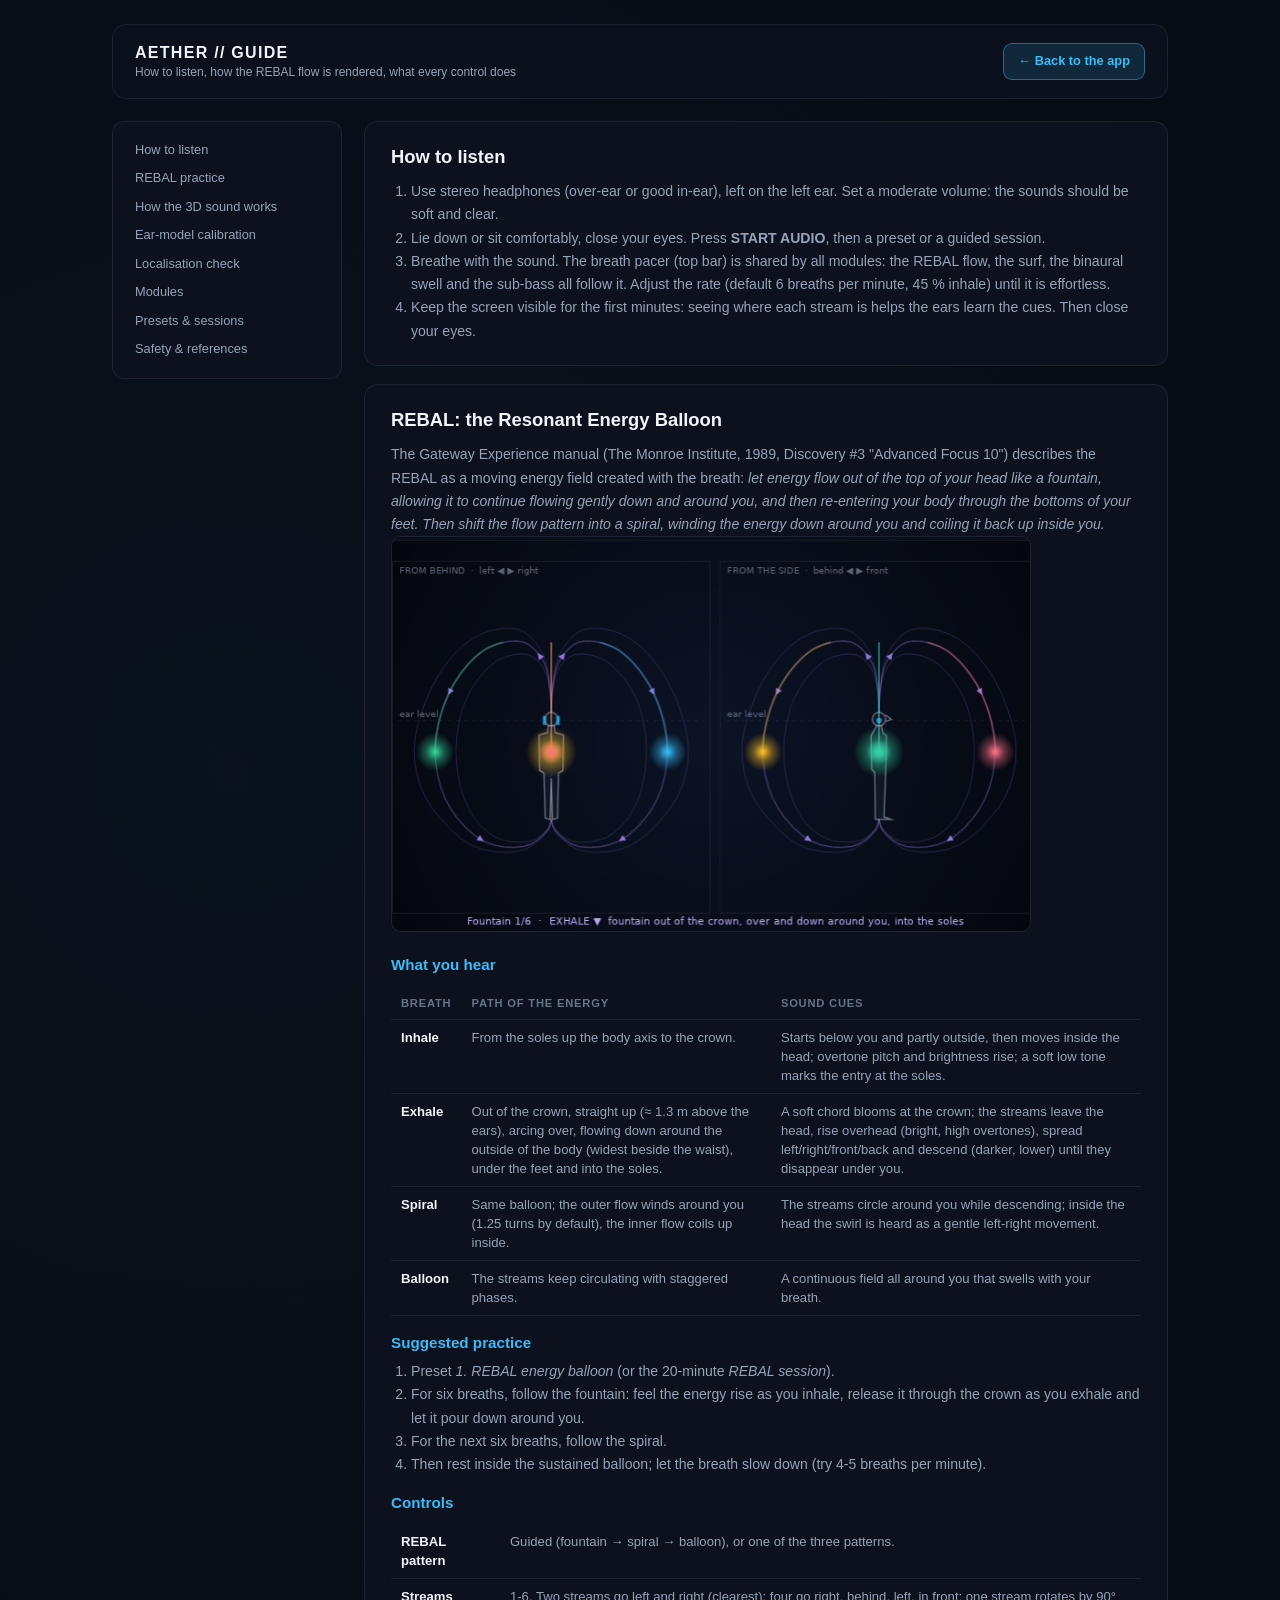
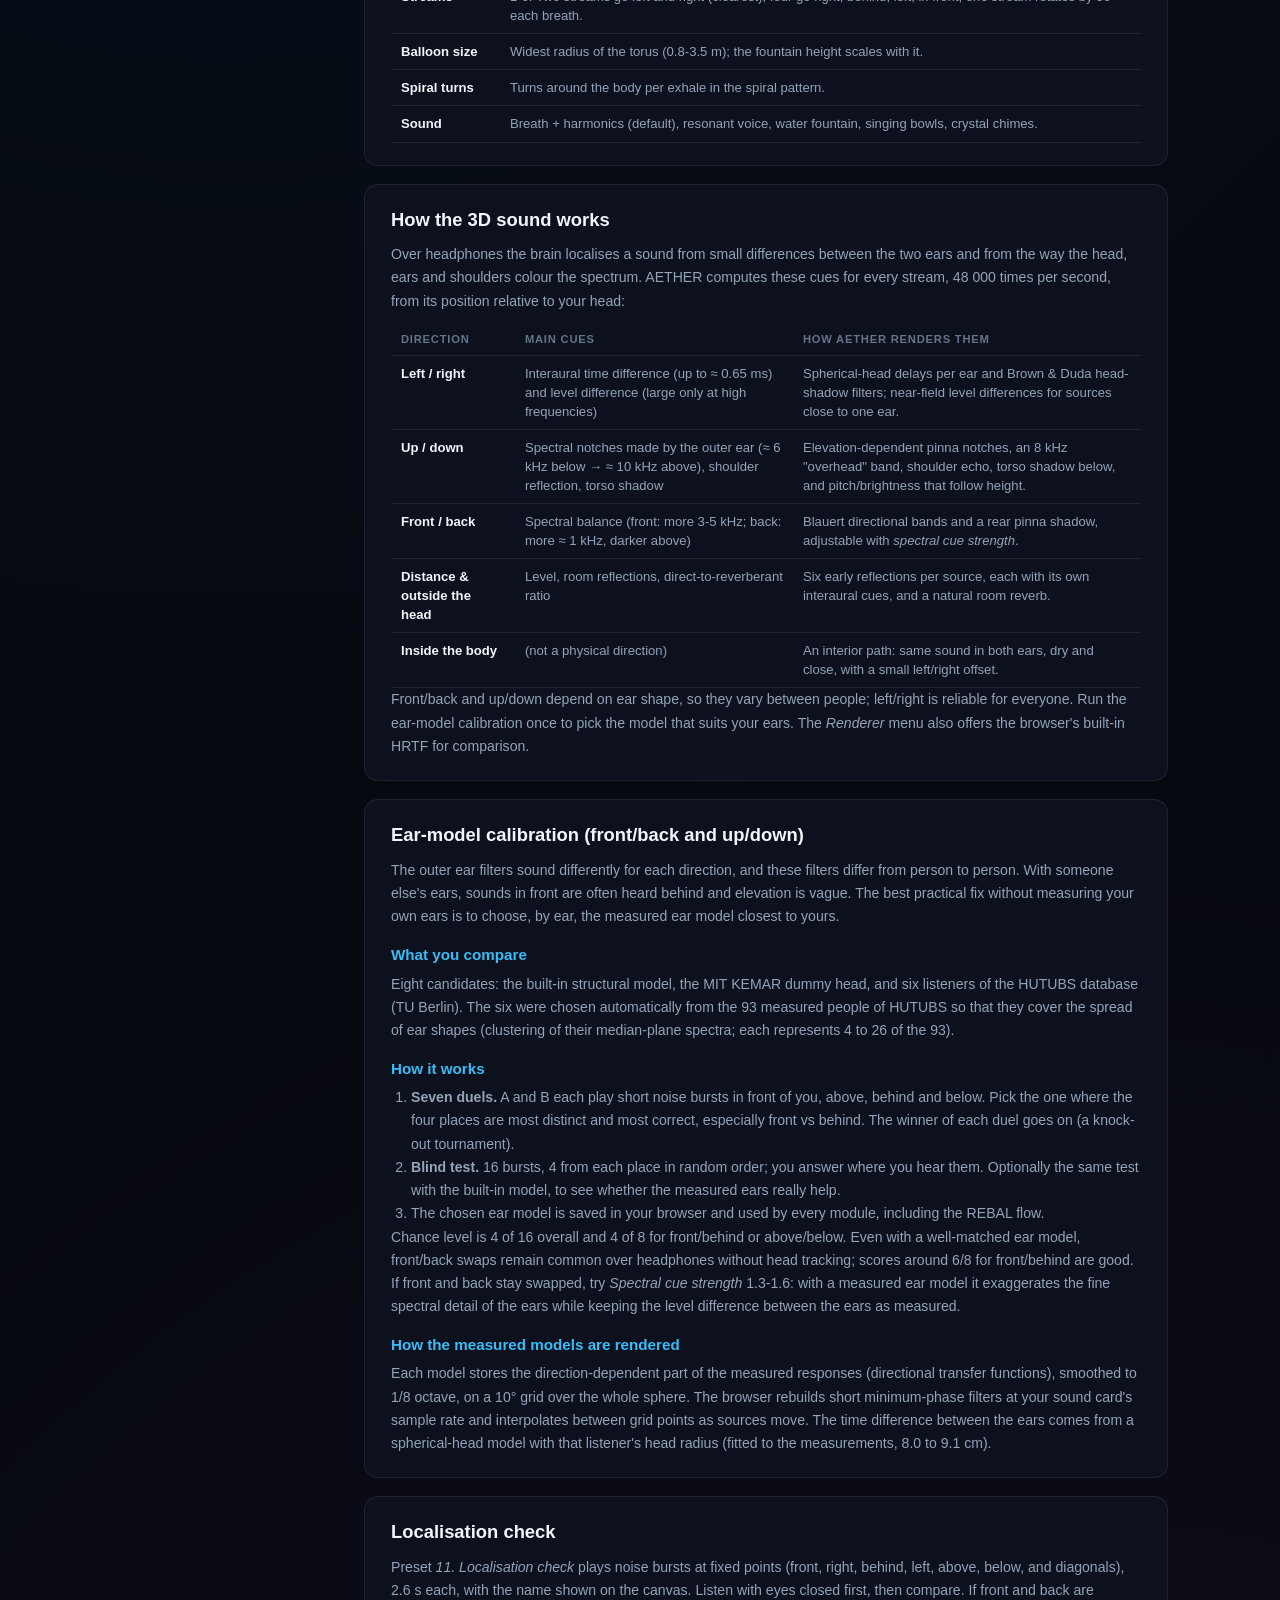
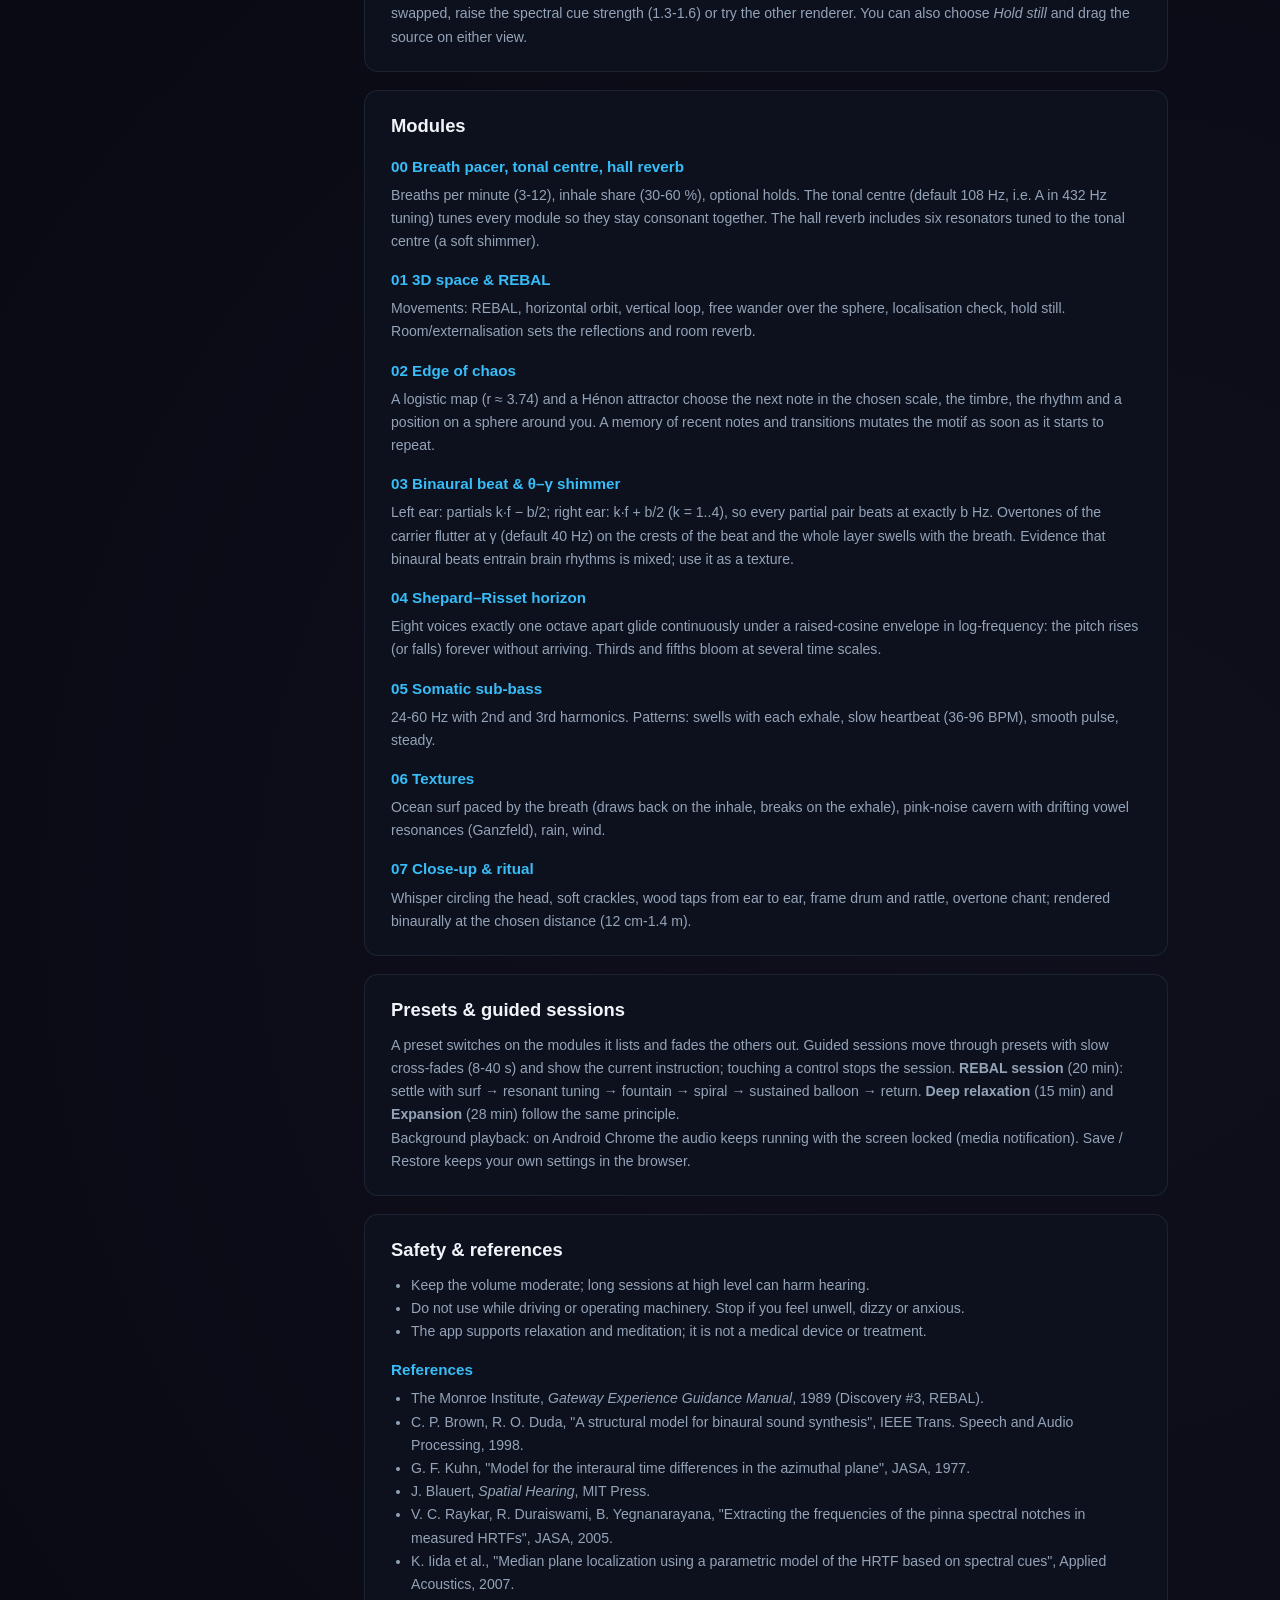
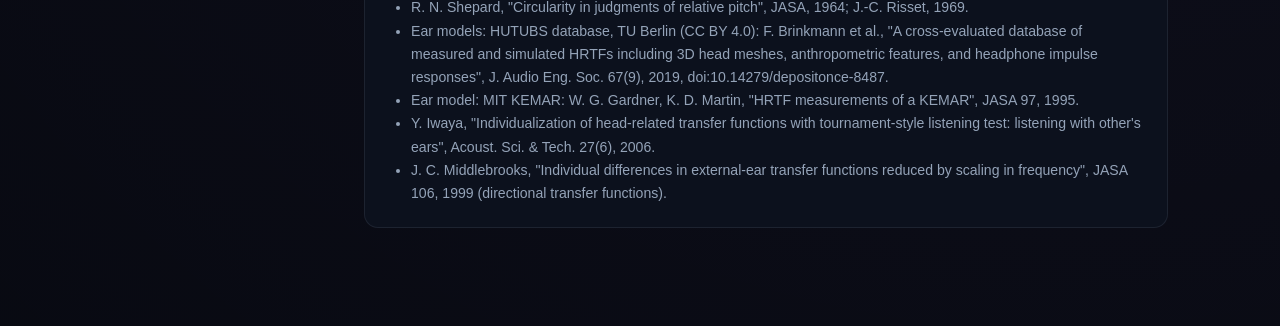
==== commit 6d4a3b55: "Deploy AETHER from ai-music 03534e0" ====
--- a/docs.html
+++ b/docs.html
@@ -42,6 +42,7 @@
         <a href="#listen">How to listen</a>
         <a href="#rebal">REBAL practice</a>
         <a href="#space">How the 3D sound works</a>
+        <a href="#calibration">Ear-model calibration</a>
         <a href="#check">Localisation check</a>
         <a href="#modules">Modules</a>
         <a href="#sessions">Presets &amp; sessions</a>
@@ -98,7 +99,23 @@
             <tr><td><strong>Distance &amp; outside the head</strong></td><td>Level, room reflections, direct-to-reverberant ratio</td><td>Six early reflections per source, each with its own interaural cues, and a natural room reverb.</td></tr>
             <tr><td><strong>Inside the body</strong></td><td>(not a physical direction)</td><td>An interior path: same sound in both ears, dry and close, with a small left/right offset.</td></tr>
           </table>
-          <p>Front/back and up/down depend on ear shape, so they vary between people; left/right is reliable for everyone. The <em>Renderer</em> menu switches to the browser's measured HRTF for comparison.</p>
+          <p>Front/back and up/down depend on ear shape, so they vary between people; left/right is reliable for everyone. Run the ear-model calibration once to pick the model that suits your ears. The <em>Renderer</em> menu also offers the browser's built-in HRTF for comparison.</p>
+        </section>
+
+        <section id="calibration" class="doc-section">
+          <h2>Ear-model calibration (front/back and up/down)</h2>
+          <p>The outer ear filters sound differently for each direction, and these filters differ from person to person. With someone else's ears, sounds in front are often heard behind and elevation is vague. The best practical fix without measuring your own ears is to choose, by ear, the measured ear model closest to yours.</p>
+          <h3>What you compare</h3>
+          <p>Eight candidates: the built-in structural model, the MIT KEMAR dummy head, and six listeners of the HUTUBS database (TU Berlin). The six were chosen automatically from the 93 measured people of HUTUBS so that they cover the spread of ear shapes (clustering of their median-plane spectra; each represents 4 to 26 of the 93).</p>
+          <h3>How it works</h3>
+          <ol>
+            <li><strong>Seven duels.</strong> A and B each play short noise bursts in front of you, above, behind and below. Pick the one where the four places are most distinct and most correct, especially front vs behind. The winner of each duel goes on (a knock-out tournament).</li>
+            <li><strong>Blind test.</strong> 16 bursts, 4 from each place in random order; you answer where you hear them. Optionally the same test with the built-in model, to see whether the measured ears really help.</li>
+            <li>The chosen ear model is saved in your browser and used by every module, including the REBAL flow.</li>
+          </ol>
+          <p>Chance level is 4 of 16 overall and 4 of 8 for front/behind or above/below. Even with a well-matched ear model, front/back swaps remain common over headphones without head tracking; scores around 6/8 for front/behind are good. If front and back stay swapped, try <em>Spectral cue strength</em> 1.3-1.6: with a measured ear model it exaggerates the fine spectral detail of the ears while keeping the level difference between the ears as measured.</p>
+          <h3>How the measured models are rendered</h3>
+          <p>Each model stores the direction-dependent part of the measured responses (directional transfer functions), smoothed to 1/8 octave, on a 10° grid over the whole sphere. The browser rebuilds short minimum-phase filters at your sound card's sample rate and interpolates between grid points as sources move. The time difference between the ears comes from a spherical-head model with that listener's head radius (fitted to the measurements, 8.0 to 9.1 cm).</p>
         </section>
 
         <section id="check" class="doc-section">
@@ -148,6 +165,10 @@
             <li>V. C. Raykar, R. Duraiswami, B. Yegnanarayana, "Extracting the frequencies of the pinna spectral notches in measured HRTFs", JASA, 2005.</li>
             <li>K. Iida et al., "Median plane localization using a parametric model of the HRTF based on spectral cues", Applied Acoustics, 2007.</li>
             <li>R. N. Shepard, "Circularity in judgments of relative pitch", JASA, 1964; J.-C. Risset, 1969.</li>
+            <li>Ear models: HUTUBS database, TU Berlin (CC BY 4.0): F. Brinkmann et al., "A cross-evaluated database of measured and simulated HRTFs including 3D head meshes, anthropometric features, and headphone impulse responses", J. Audio Eng. Soc. 67(9), 2019, doi:10.14279/depositonce-8487.</li>
+            <li>Ear model: MIT KEMAR: W. G. Gardner, K. D. Martin, "HRTF measurements of a KEMAR", JASA 97, 1995.</li>
+            <li>Y. Iwaya, "Individualization of head-related transfer functions with tournament-style listening test: listening with other's ears", Acoust. Sci. & Tech. 27(6), 2006.</li>
+            <li>J. C. Middlebrooks, "Individual differences in external-ear transfer functions reduced by scaling in frequency", JASA 106, 1999 (directional transfer functions).</li>
           </ul>
         </section>
       </div>
--- a/styles.css
+++ b/styles.css
@@ -167,3 +167,31 @@
   input[type="range"]::-webkit-slider-thumb { width: 22px; height: 22px; }
   .control-row.two-col { grid-template-columns: 1fr; }
 }
+
+/* ---------- ear-model calibration */
+.btn-calibrate { margin-top: 2px; width: 100%; background: linear-gradient(135deg, rgba(56, 189, 248, 0.16), rgba(52, 211, 153, 0.16)); border: 1px solid rgba(56, 189, 248, 0.45); color: var(--text-primary); font-size: 0.76rem; font-weight: 600; padding: 9px 12px; border-radius: 9px; cursor: pointer; }
+.btn-calibrate:hover { border-color: var(--cyan); box-shadow: 0 0 14px rgba(56, 189, 248, 0.25); }
+.cal-modal { position: fixed; inset: 0; z-index: 100; display: none; align-items: center; justify-content: center; background: rgba(2, 4, 10, 0.82); backdrop-filter: blur(6px); padding: 16px; }
+.cal-modal.open { display: flex; }
+.cal-box { width: min(640px, 100%); max-height: 92vh; overflow-y: auto; background: #0c111d; border: 1px solid rgba(56, 189, 248, 0.35); border-radius: 16px; padding: 18px 22px 22px; box-shadow: 0 30px 80px rgba(0, 0, 0, 0.6); }
+.cal-head { display: flex; justify-content: space-between; align-items: center; margin-bottom: 8px; }
+#calBody h3 { font-size: 1rem; margin: 6px 0 10px; }
+#calBody p, #calBody li { font-size: 0.84rem; color: var(--text-secondary); line-height: 1.55; margin-bottom: 8px; }
+#calBody ol { padding-left: 20px; margin-bottom: 10px; }
+.cal-actions { display: flex; gap: 10px; flex-wrap: wrap; margin-top: 14px; }
+.cal-actions .btn-config { padding: 9px 16px; font-size: 0.8rem; }
+.cal-actions .btn-config:disabled { opacity: 0.35; }
+.cal-duel { display: grid; grid-template-columns: 1fr 1fr; gap: 12px; margin-top: 8px; }
+.cal-play { padding: 22px 10px; border-radius: 12px; border: 1px solid rgba(167, 139, 250, 0.4); background: rgba(167, 139, 250, 0.1); color: var(--text-primary); font-size: 1rem; font-weight: 700; cursor: pointer; }
+.cal-play span { display: block; font-size: 0.68rem; font-weight: 400; color: var(--text-muted); margin-top: 4px; }
+.cal-play.active { border-color: var(--violet); box-shadow: 0 0 18px rgba(167, 139, 250, 0.35); }
+.cal-answers { display: grid; grid-template-columns: repeat(2, 1fr); gap: 10px; margin-top: 6px; }
+.cal-ans { padding: 18px 8px; border-radius: 12px; border: 1px solid rgba(56, 189, 248, 0.4); background: rgba(56, 189, 248, 0.08); color: var(--text-primary); font-size: 0.95rem; font-weight: 600; cursor: pointer; }
+.cal-ans:hover { background: rgba(56, 189, 248, 0.2); }
+.cal-progress { height: 4px; border-radius: 999px; background: rgba(148, 163, 184, 0.15); margin-top: 16px; overflow: hidden; }
+.cal-progress > div { height: 100%; background: linear-gradient(90deg, var(--cyan), var(--violet)); }
+.cal-table { width: 100%; border-collapse: collapse; font-size: 0.82rem; margin: 6px 0; }
+.cal-table td, .cal-table th { padding: 6px 8px; border-bottom: 1px solid var(--border-subtle); text-align: left; color: var(--text-secondary); }
+.cal-table th { font-size: 0.7rem; text-transform: uppercase; letter-spacing: 0.06em; color: var(--text-muted); }
+.cal-note { background: rgba(251, 191, 36, 0.08); border-left: 3px solid var(--amber); padding: 8px 10px; border-radius: 6px; }
+.cal-dim { color: var(--text-muted); font-size: 0.78rem; }
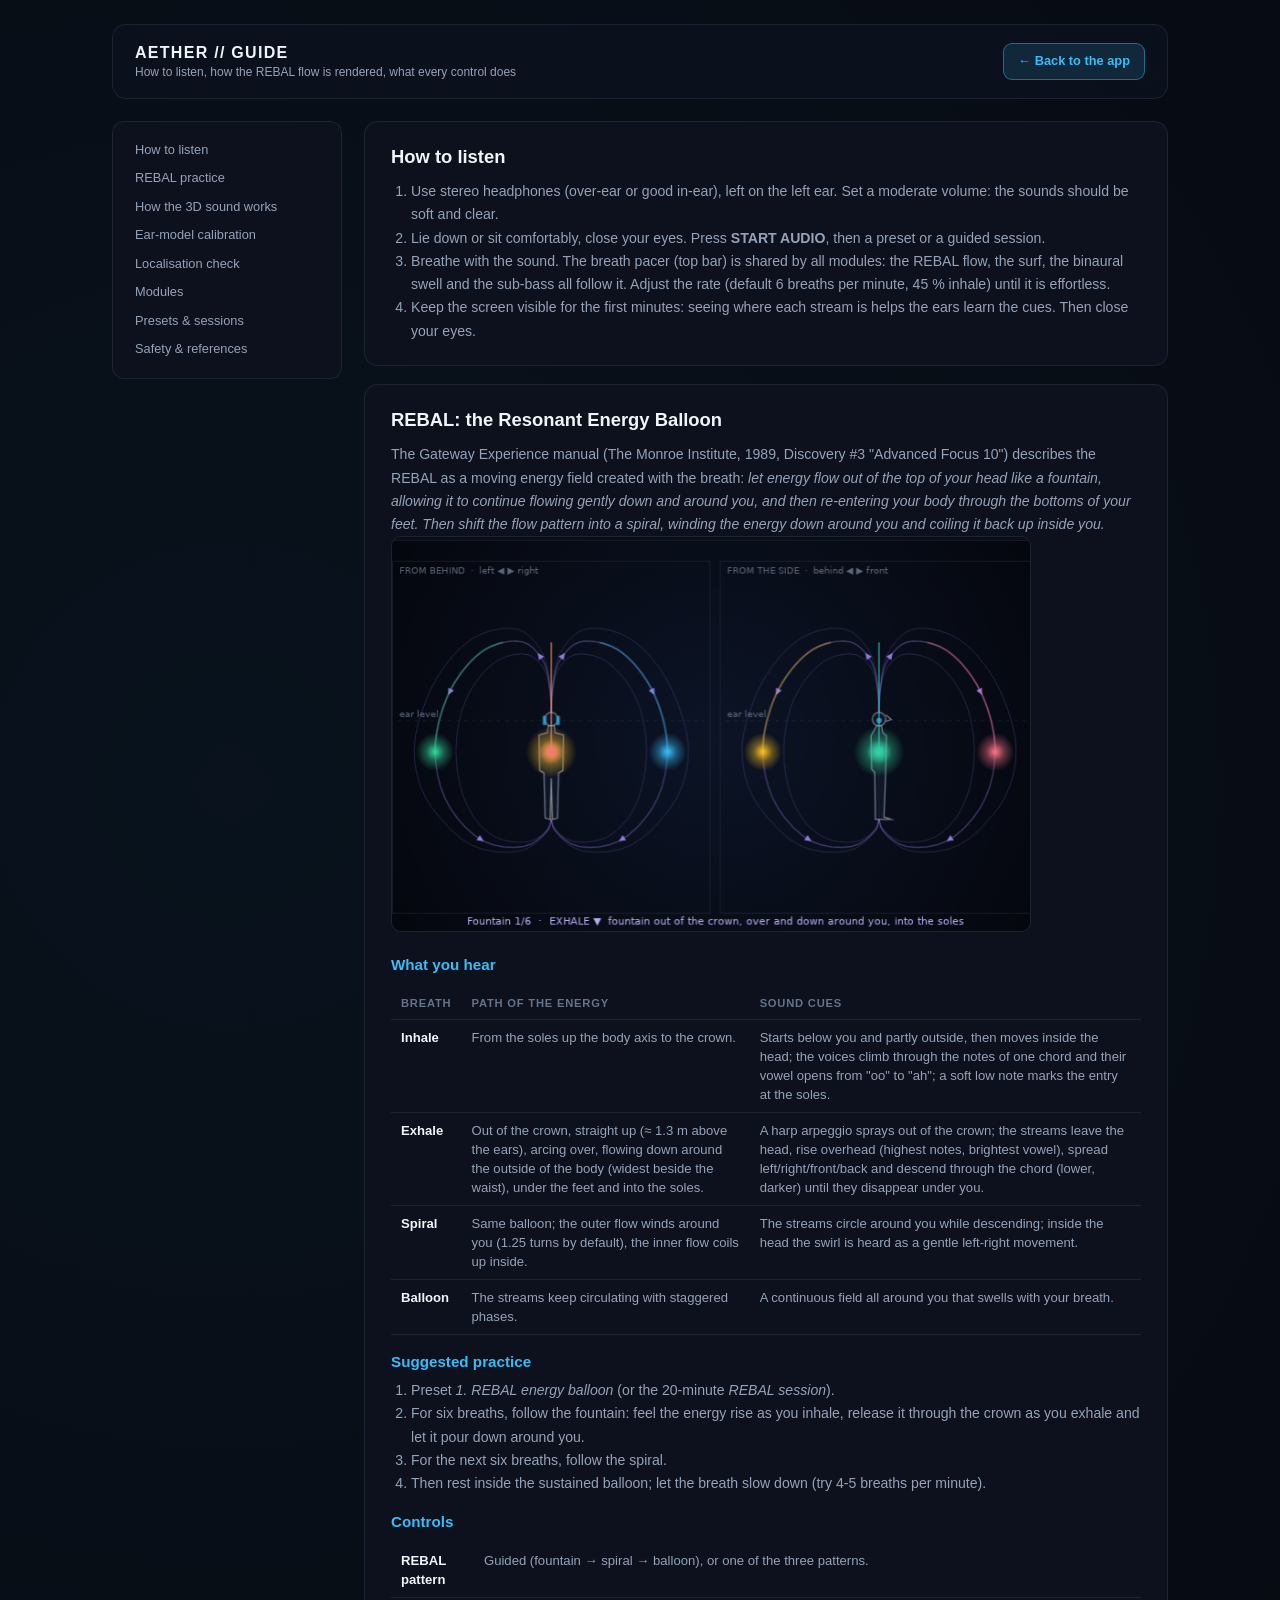
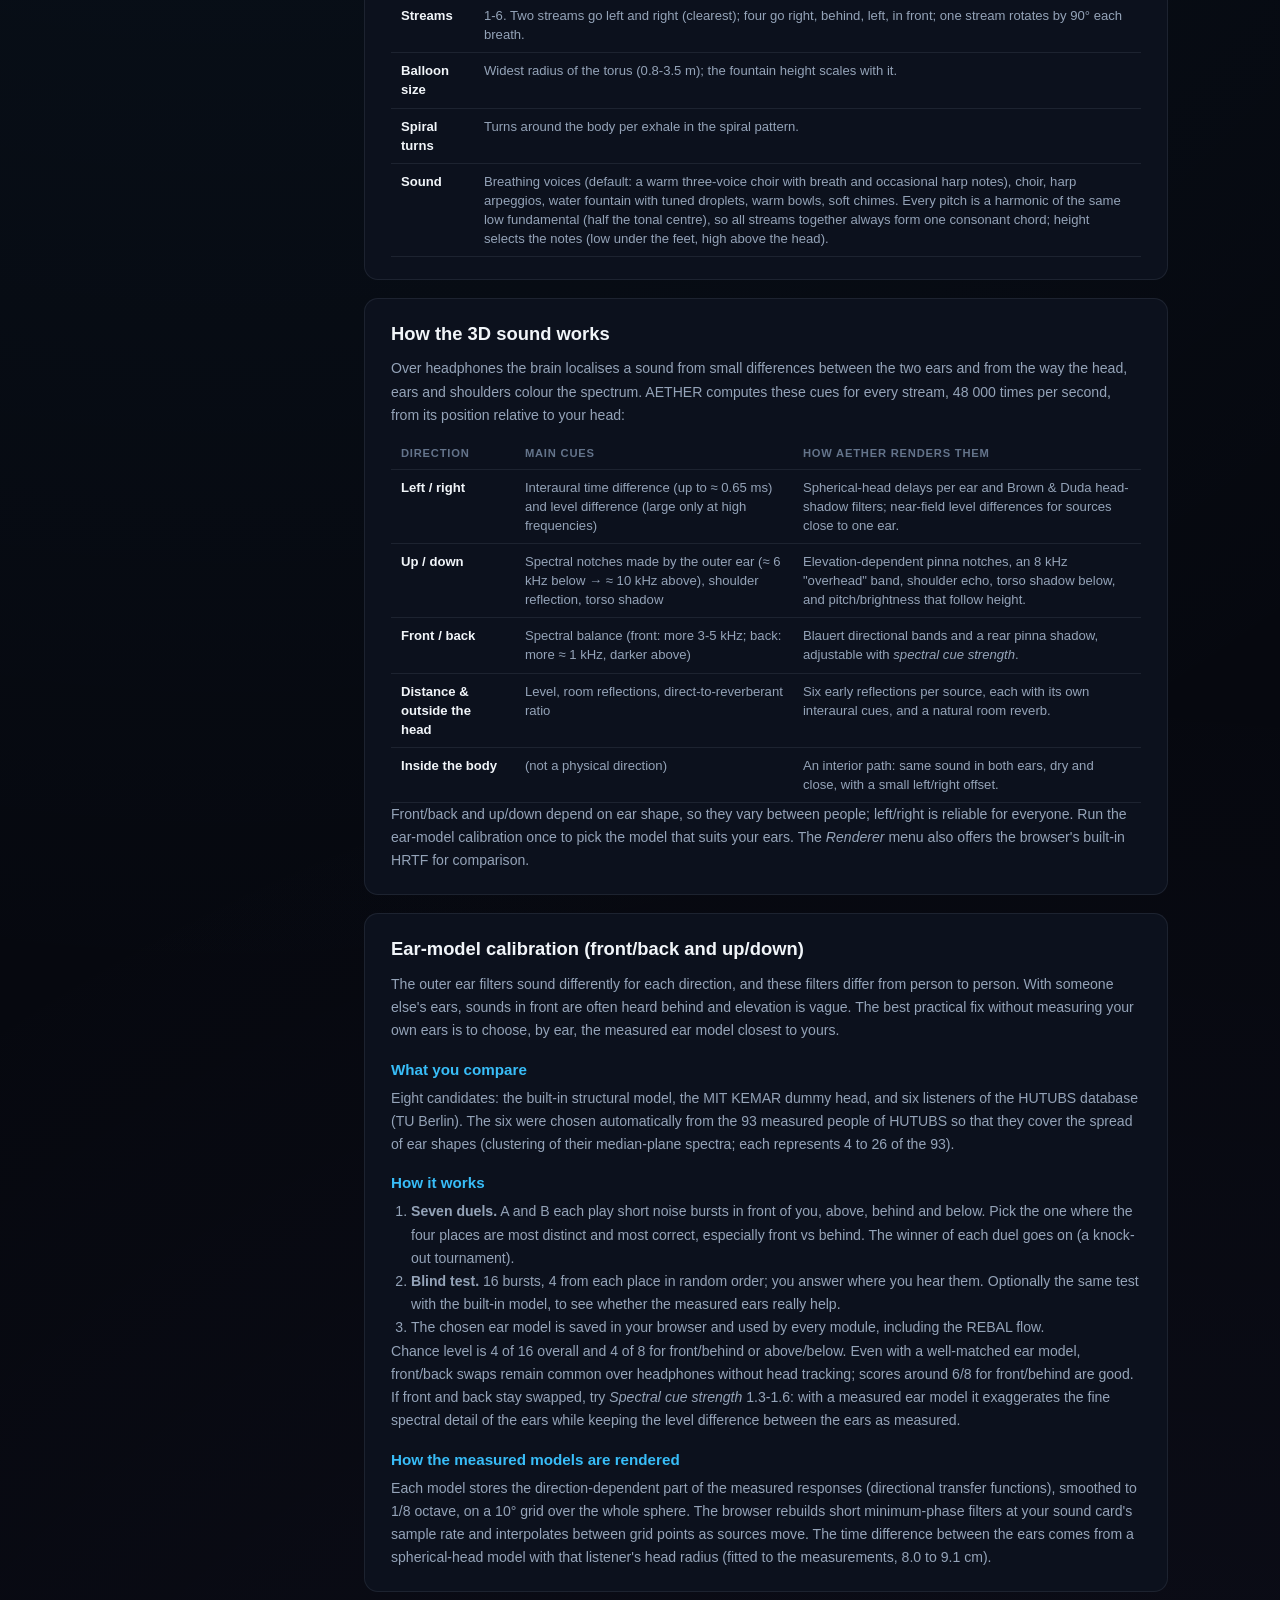
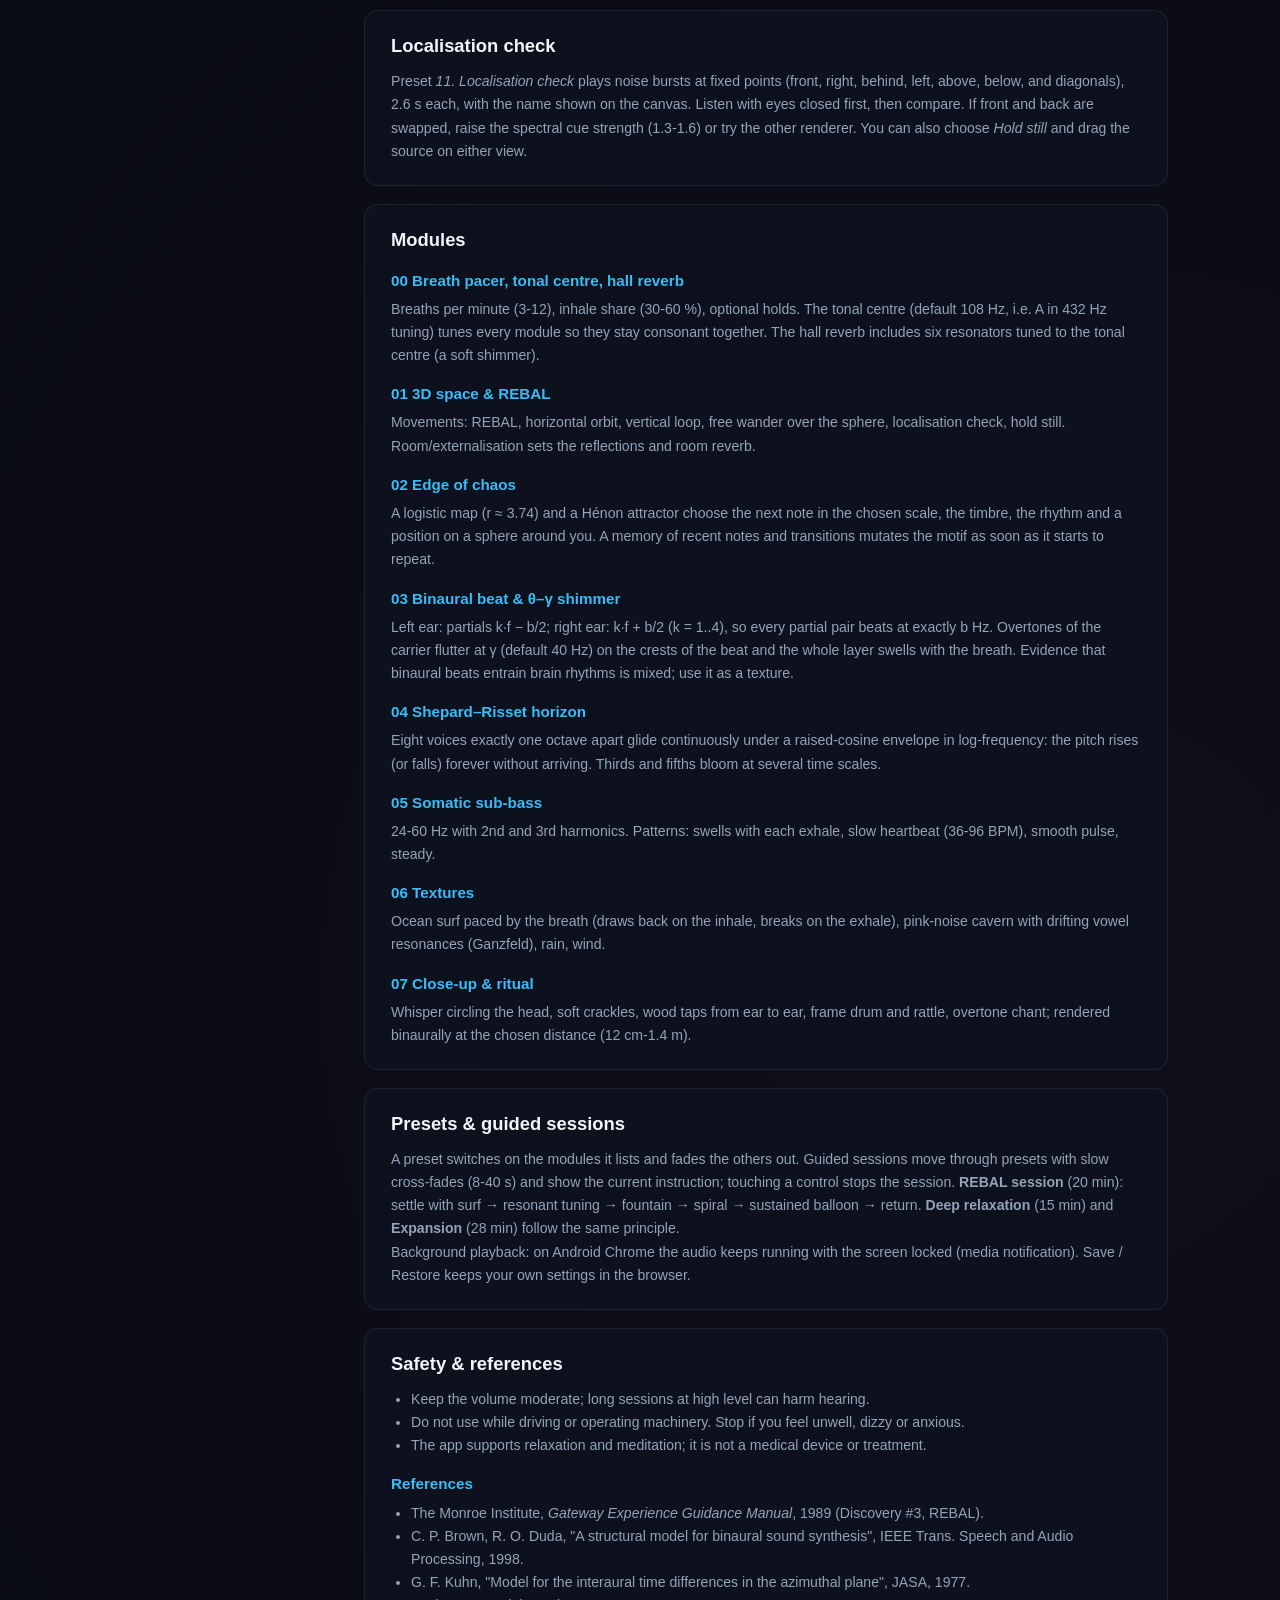
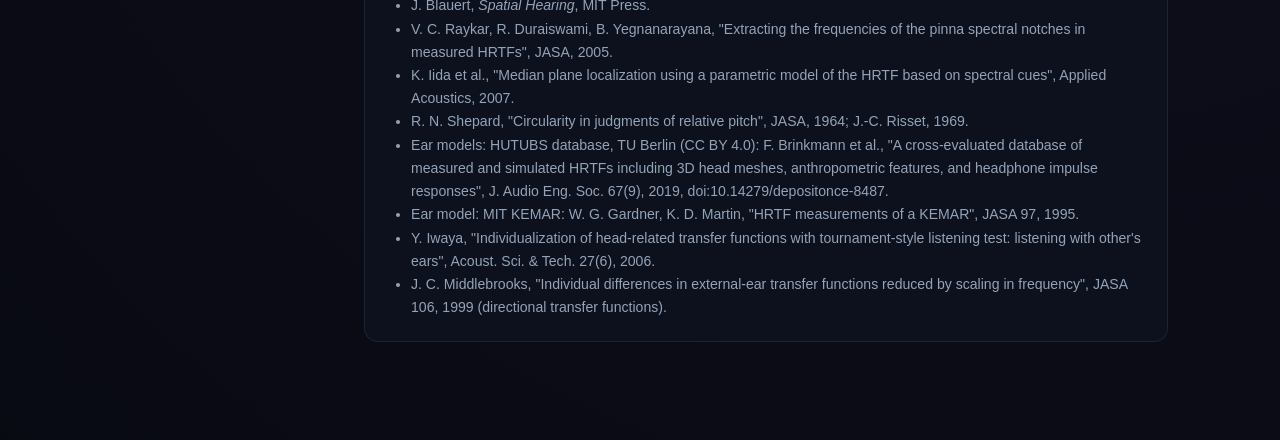
==== commit ab732947: "Deploy AETHER from ai-music 9a1bcf5" ====
--- a/docs.html
+++ b/docs.html
@@ -66,8 +66,8 @@
           <h3>What you hear</h3>
           <table>
             <tr><th>Breath</th><th>Path of the energy</th><th>Sound cues</th></tr>
-            <tr><td><strong>Inhale</strong></td><td>From the soles up the body axis to the crown.</td><td>Starts below you and partly outside, then moves inside the head; overtone pitch and brightness rise; a soft low tone marks the entry at the soles.</td></tr>
-            <tr><td><strong>Exhale</strong></td><td>Out of the crown, straight up (≈ 1.3 m above the ears), arcing over, flowing down around the outside of the body (widest beside the waist), under the feet and into the soles.</td><td>A soft chord blooms at the crown; the streams leave the head, rise overhead (bright, high overtones), spread left/right/front/back and descend (darker, lower) until they disappear under you.</td></tr>
+            <tr><td><strong>Inhale</strong></td><td>From the soles up the body axis to the crown.</td><td>Starts below you and partly outside, then moves inside the head; the voices climb through the notes of one chord and their vowel opens from "oo" to "ah"; a soft low note marks the entry at the soles.</td></tr>
+            <tr><td><strong>Exhale</strong></td><td>Out of the crown, straight up (≈ 1.3 m above the ears), arcing over, flowing down around the outside of the body (widest beside the waist), under the feet and into the soles.</td><td>A harp arpeggio sprays out of the crown; the streams leave the head, rise overhead (highest notes, brightest vowel), spread left/right/front/back and descend through the chord (lower, darker) until they disappear under you.</td></tr>
             <tr><td><strong>Spiral</strong></td><td>Same balloon; the outer flow winds around you (1.25 turns by default), the inner flow coils up inside.</td><td>The streams circle around you while descending; inside the head the swirl is heard as a gentle left-right movement.</td></tr>
             <tr><td><strong>Balloon</strong></td><td>The streams keep circulating with staggered phases.</td><td>A continuous field all around you that swells with your breath.</td></tr>
           </table>
@@ -84,7 +84,7 @@
             <tr><td><strong>Streams</strong></td><td>1-6. Two streams go left and right (clearest); four go right, behind, left, in front; one stream rotates by 90° each breath.</td></tr>
             <tr><td><strong>Balloon size</strong></td><td>Widest radius of the torus (0.8-3.5 m); the fountain height scales with it.</td></tr>
             <tr><td><strong>Spiral turns</strong></td><td>Turns around the body per exhale in the spiral pattern.</td></tr>
-            <tr><td><strong>Sound</strong></td><td>Breath + harmonics (default), resonant voice, water fountain, singing bowls, crystal chimes.</td></tr>
+            <tr><td><strong>Sound</strong></td><td>Breathing voices (default: a warm three-voice choir with breath and occasional harp notes), choir, harp arpeggios, water fountain with tuned droplets, warm bowls, soft chimes. Every pitch is a harmonic of the same low fundamental (half the tonal centre), so all streams together always form one consonant chord; height selects the notes (low under the feet, high above the head).</td></tr>
           </table>
         </section>
 
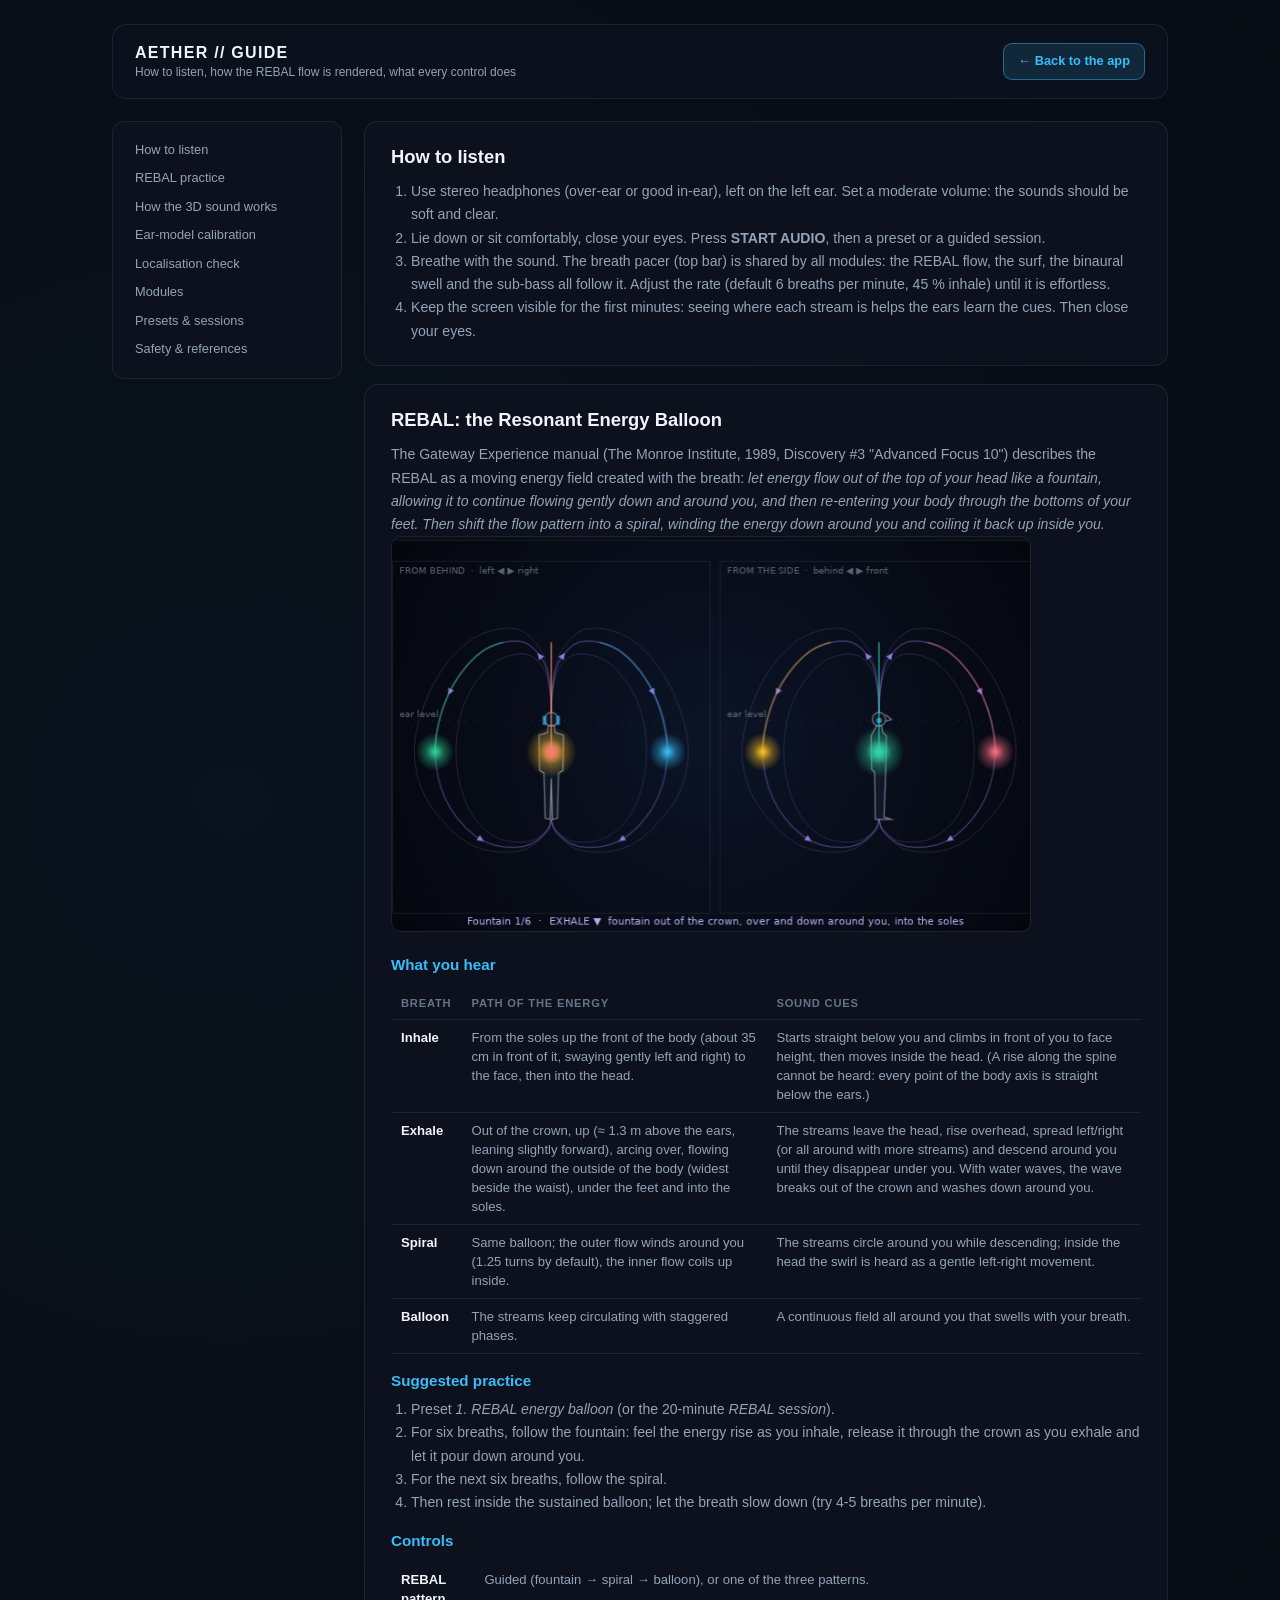
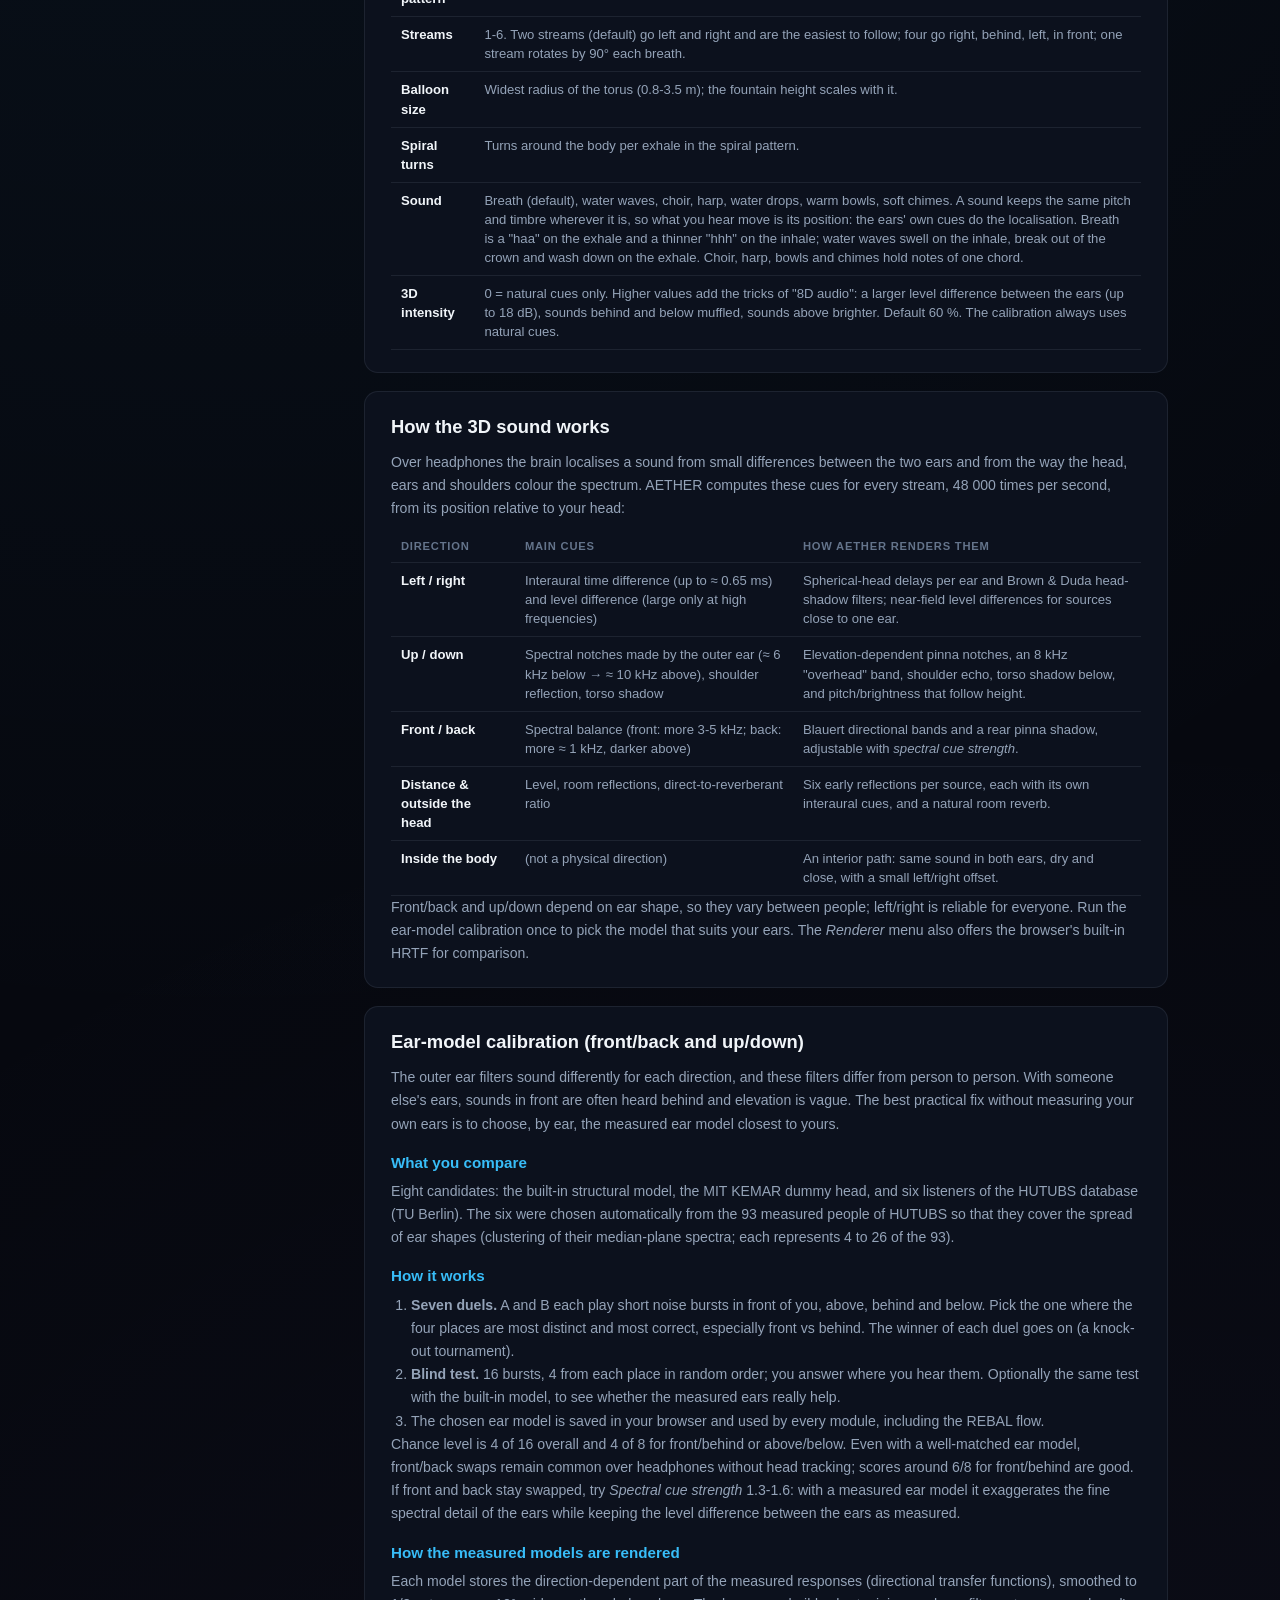
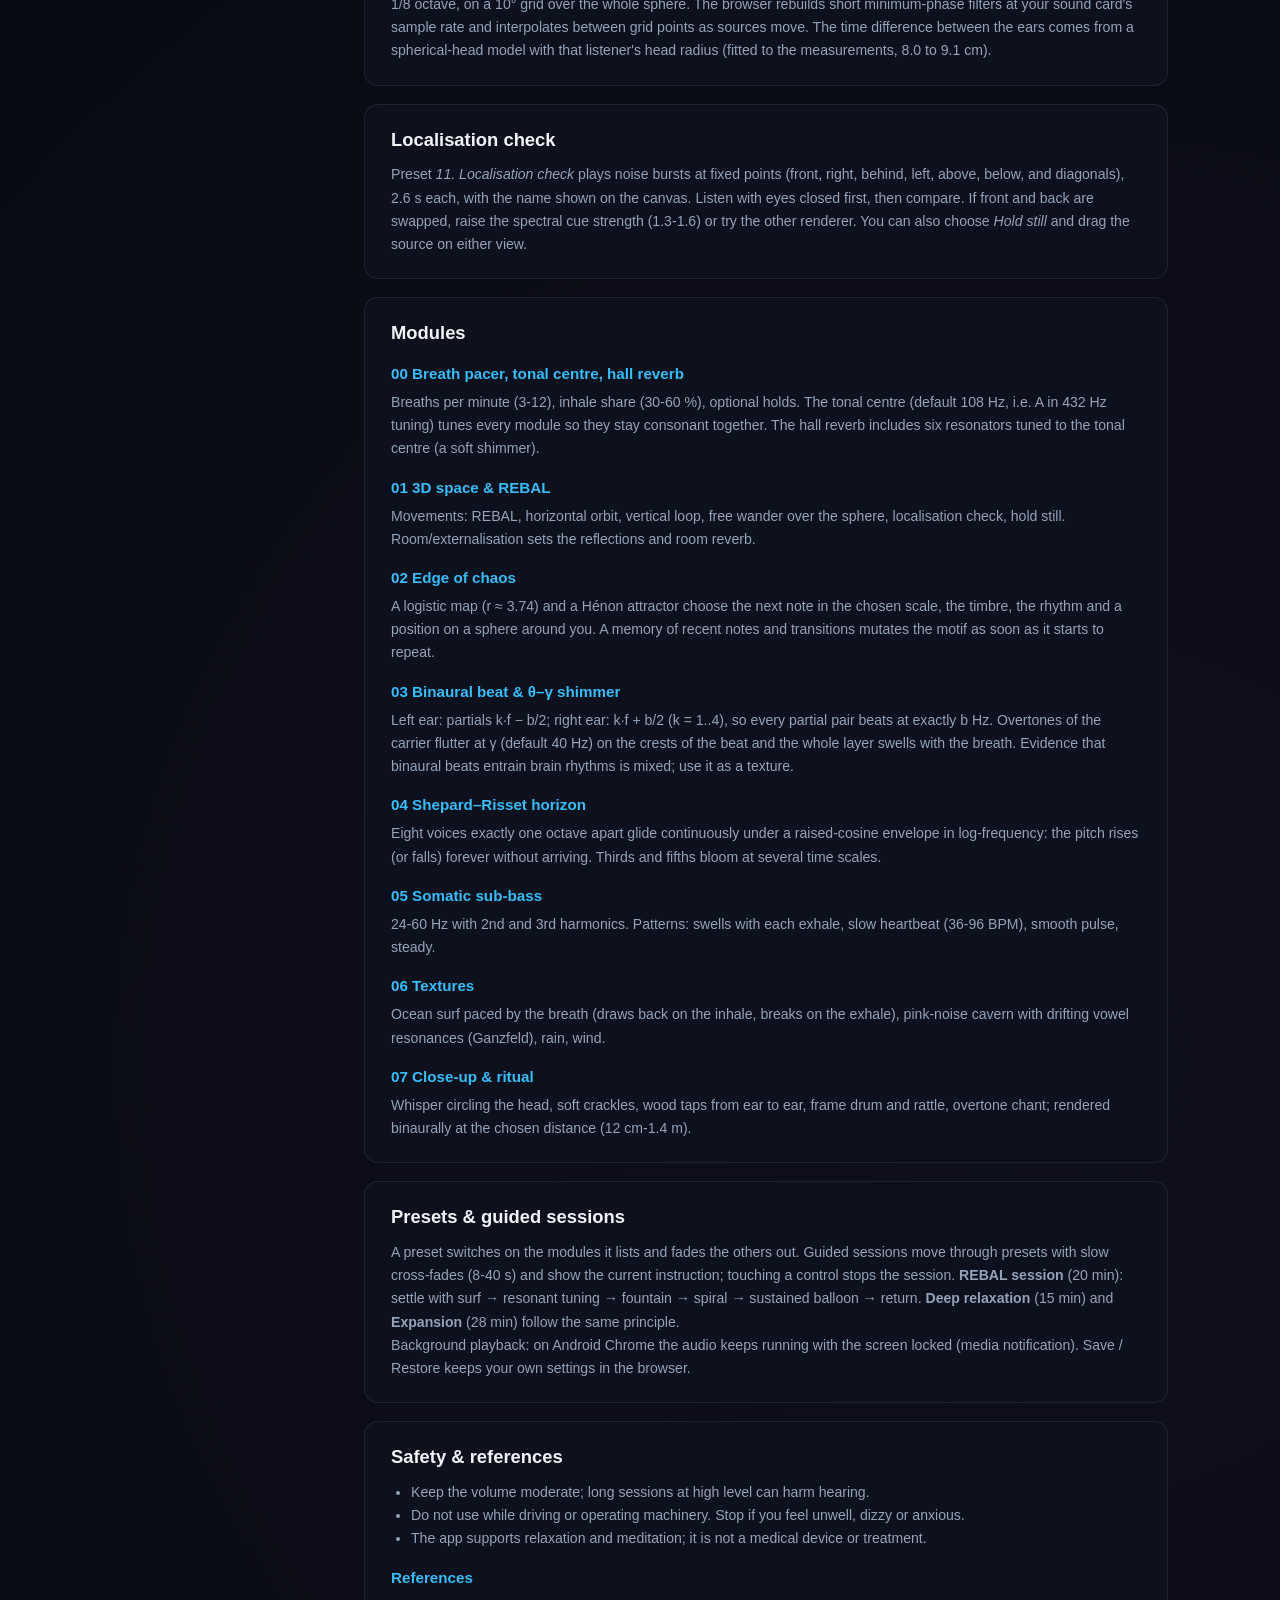
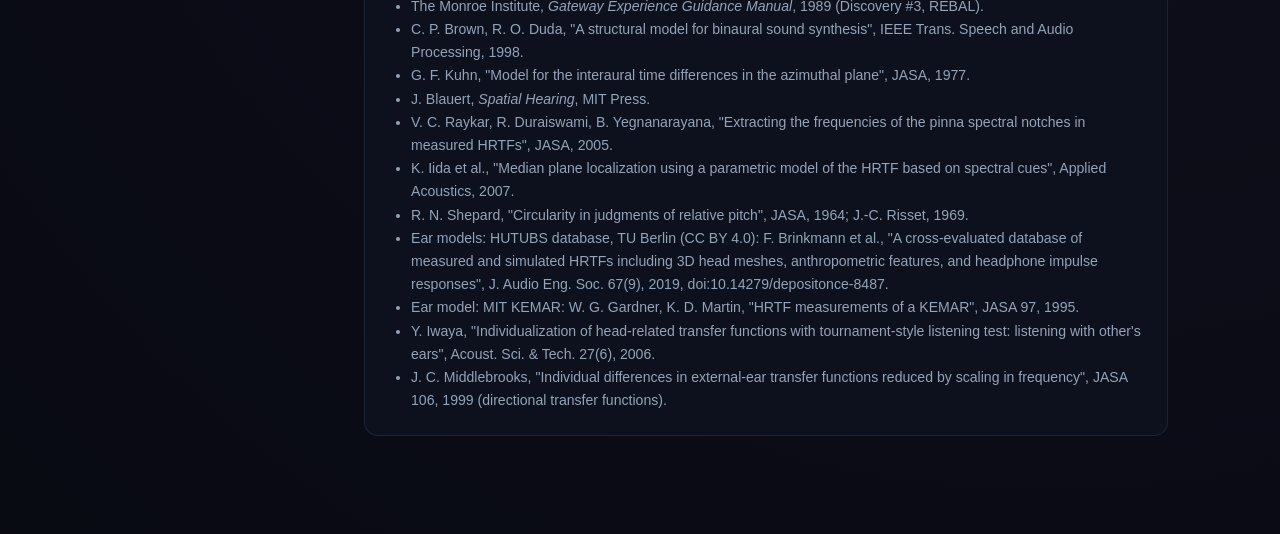
==== commit 4a749b4e: "Deploy AETHER from ai-music 5b58802" ====
--- a/docs.html
+++ b/docs.html
@@ -66,8 +66,8 @@
           <h3>What you hear</h3>
           <table>
             <tr><th>Breath</th><th>Path of the energy</th><th>Sound cues</th></tr>
-            <tr><td><strong>Inhale</strong></td><td>From the soles up the body axis to the crown.</td><td>Starts below you and partly outside, then moves inside the head; the voices climb through the notes of one chord and their vowel opens from "oo" to "ah"; a soft low note marks the entry at the soles.</td></tr>
-            <tr><td><strong>Exhale</strong></td><td>Out of the crown, straight up (≈ 1.3 m above the ears), arcing over, flowing down around the outside of the body (widest beside the waist), under the feet and into the soles.</td><td>A harp arpeggio sprays out of the crown; the streams leave the head, rise overhead (highest notes, brightest vowel), spread left/right/front/back and descend through the chord (lower, darker) until they disappear under you.</td></tr>
+            <tr><td><strong>Inhale</strong></td><td>From the soles up the front of the body (about 35 cm in front of it, swaying gently left and right) to the face, then into the head.</td><td>Starts straight below you and climbs in front of you to face height, then moves inside the head. (A rise along the spine cannot be heard: every point of the body axis is straight below the ears.)</td></tr>
+            <tr><td><strong>Exhale</strong></td><td>Out of the crown, up (≈ 1.3 m above the ears, leaning slightly forward), arcing over, flowing down around the outside of the body (widest beside the waist), under the feet and into the soles.</td><td>The streams leave the head, rise overhead, spread left/right (or all around with more streams) and descend around you until they disappear under you. With water waves, the wave breaks out of the crown and washes down around you.</td></tr>
             <tr><td><strong>Spiral</strong></td><td>Same balloon; the outer flow winds around you (1.25 turns by default), the inner flow coils up inside.</td><td>The streams circle around you while descending; inside the head the swirl is heard as a gentle left-right movement.</td></tr>
             <tr><td><strong>Balloon</strong></td><td>The streams keep circulating with staggered phases.</td><td>A continuous field all around you that swells with your breath.</td></tr>
           </table>
@@ -81,10 +81,11 @@
           <h3>Controls</h3>
           <table>
             <tr><td><strong>REBAL pattern</strong></td><td>Guided (fountain → spiral → balloon), or one of the three patterns.</td></tr>
-            <tr><td><strong>Streams</strong></td><td>1-6. Two streams go left and right (clearest); four go right, behind, left, in front; one stream rotates by 90° each breath.</td></tr>
+            <tr><td><strong>Streams</strong></td><td>1-6. Two streams (default) go left and right and are the easiest to follow; four go right, behind, left, in front; one stream rotates by 90° each breath.</td></tr>
             <tr><td><strong>Balloon size</strong></td><td>Widest radius of the torus (0.8-3.5 m); the fountain height scales with it.</td></tr>
             <tr><td><strong>Spiral turns</strong></td><td>Turns around the body per exhale in the spiral pattern.</td></tr>
-            <tr><td><strong>Sound</strong></td><td>Breathing voices (default: a warm three-voice choir with breath and occasional harp notes), choir, harp arpeggios, water fountain with tuned droplets, warm bowls, soft chimes. Every pitch is a harmonic of the same low fundamental (half the tonal centre), so all streams together always form one consonant chord; height selects the notes (low under the feet, high above the head).</td></tr>
+            <tr><td><strong>Sound</strong></td><td>Breath (default), water waves, choir, harp, water drops, warm bowls, soft chimes. A sound keeps the same pitch and timbre wherever it is, so what you hear move is its position: the ears' own cues do the localisation. Breath is a "haa" on the exhale and a thinner "hhh" on the inhale; water waves swell on the inhale, break out of the crown and wash down on the exhale. Choir, harp, bowls and chimes hold notes of one chord.</td></tr>
+            <tr><td><strong>3D intensity</strong></td><td>0 = natural cues only. Higher values add the tricks of "8D audio": a larger level difference between the ears (up to 18 dB), sounds behind and below muffled, sounds above brighter. Default 60 %. The calibration always uses natural cues.</td></tr>
           </table>
         </section>
 
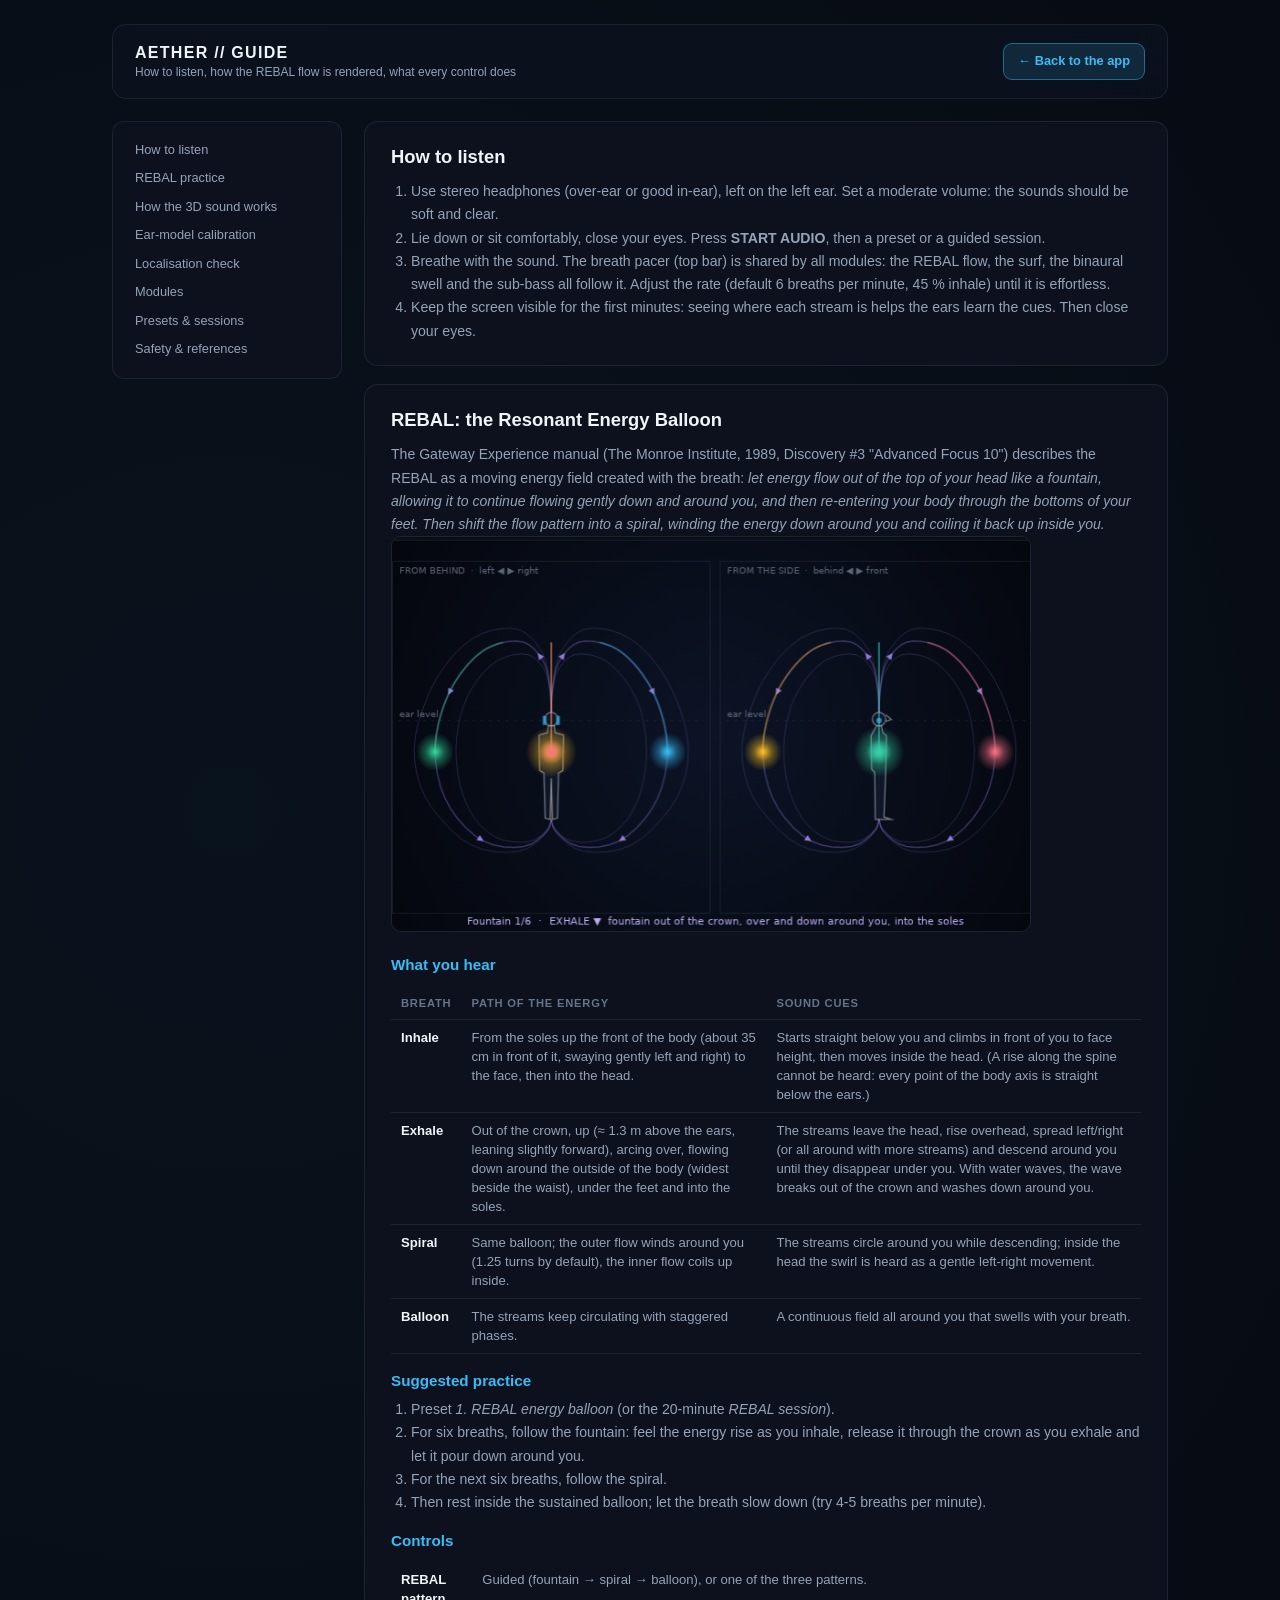
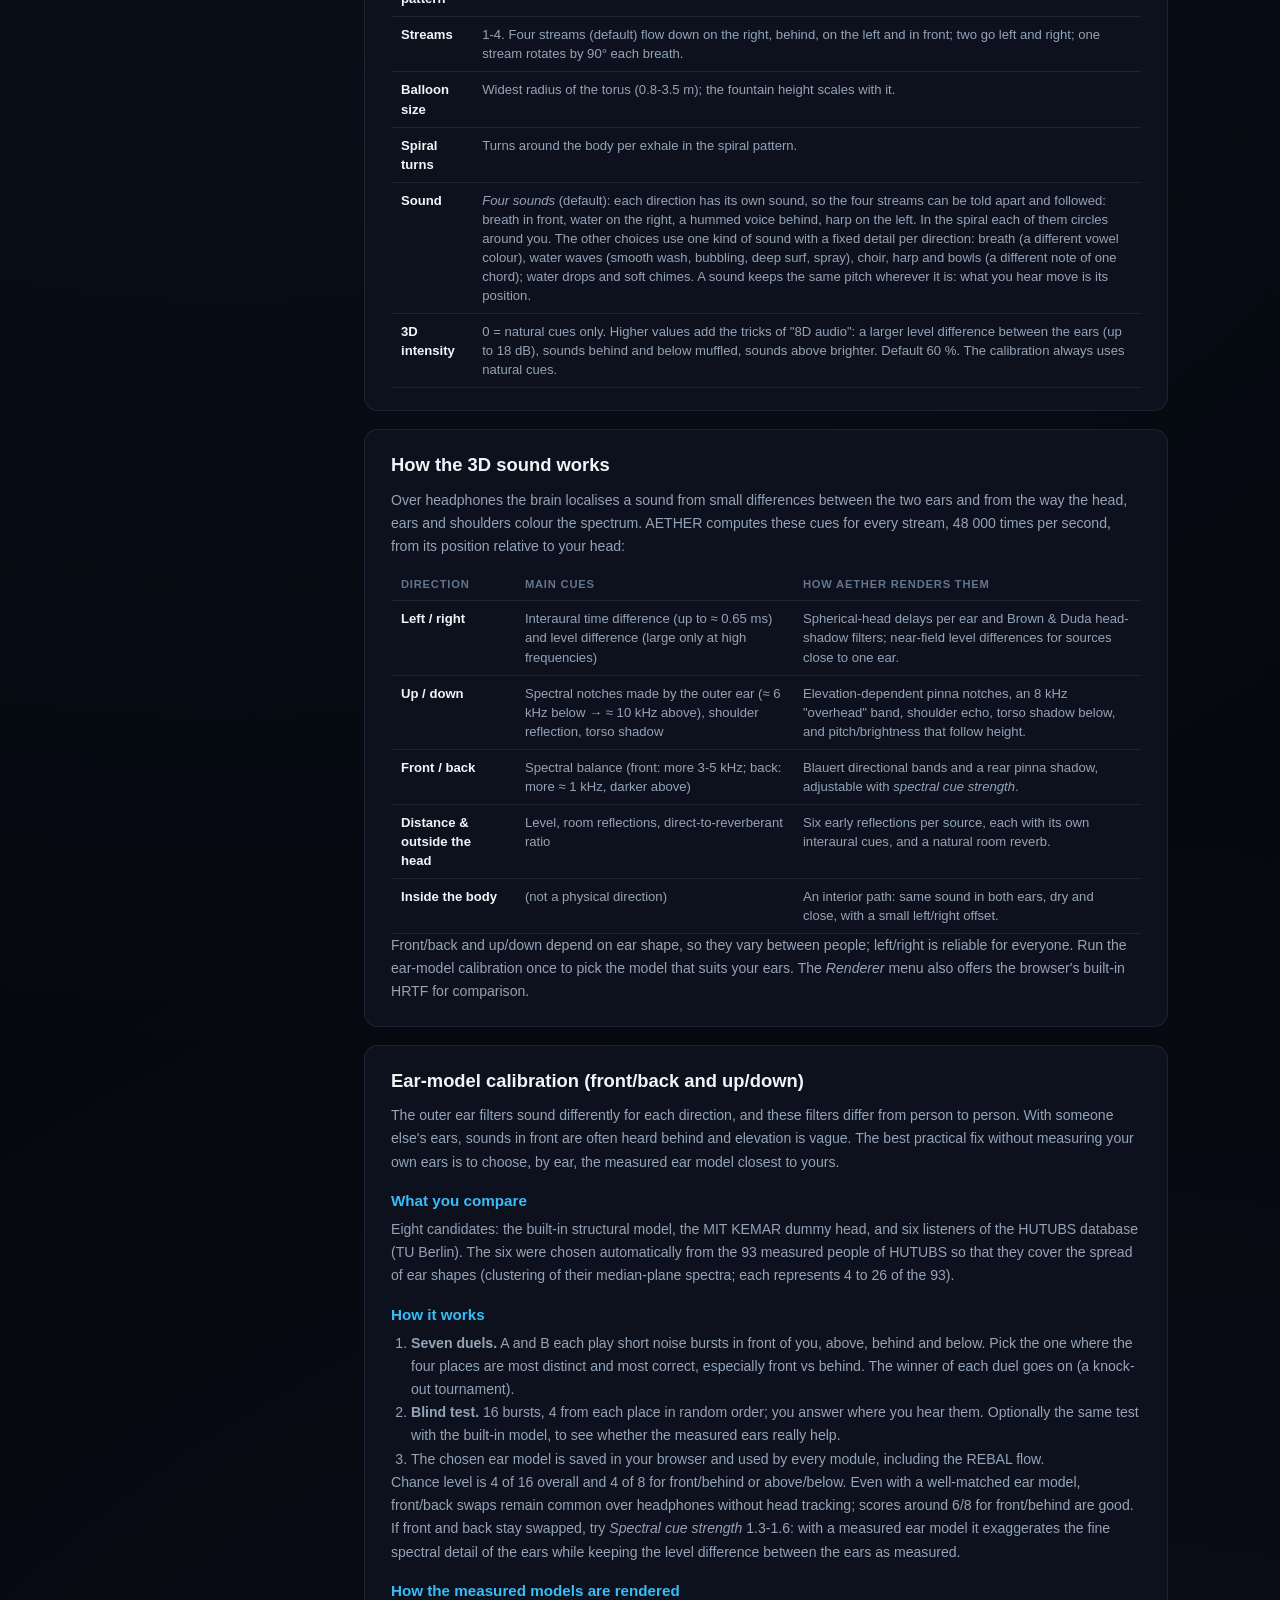
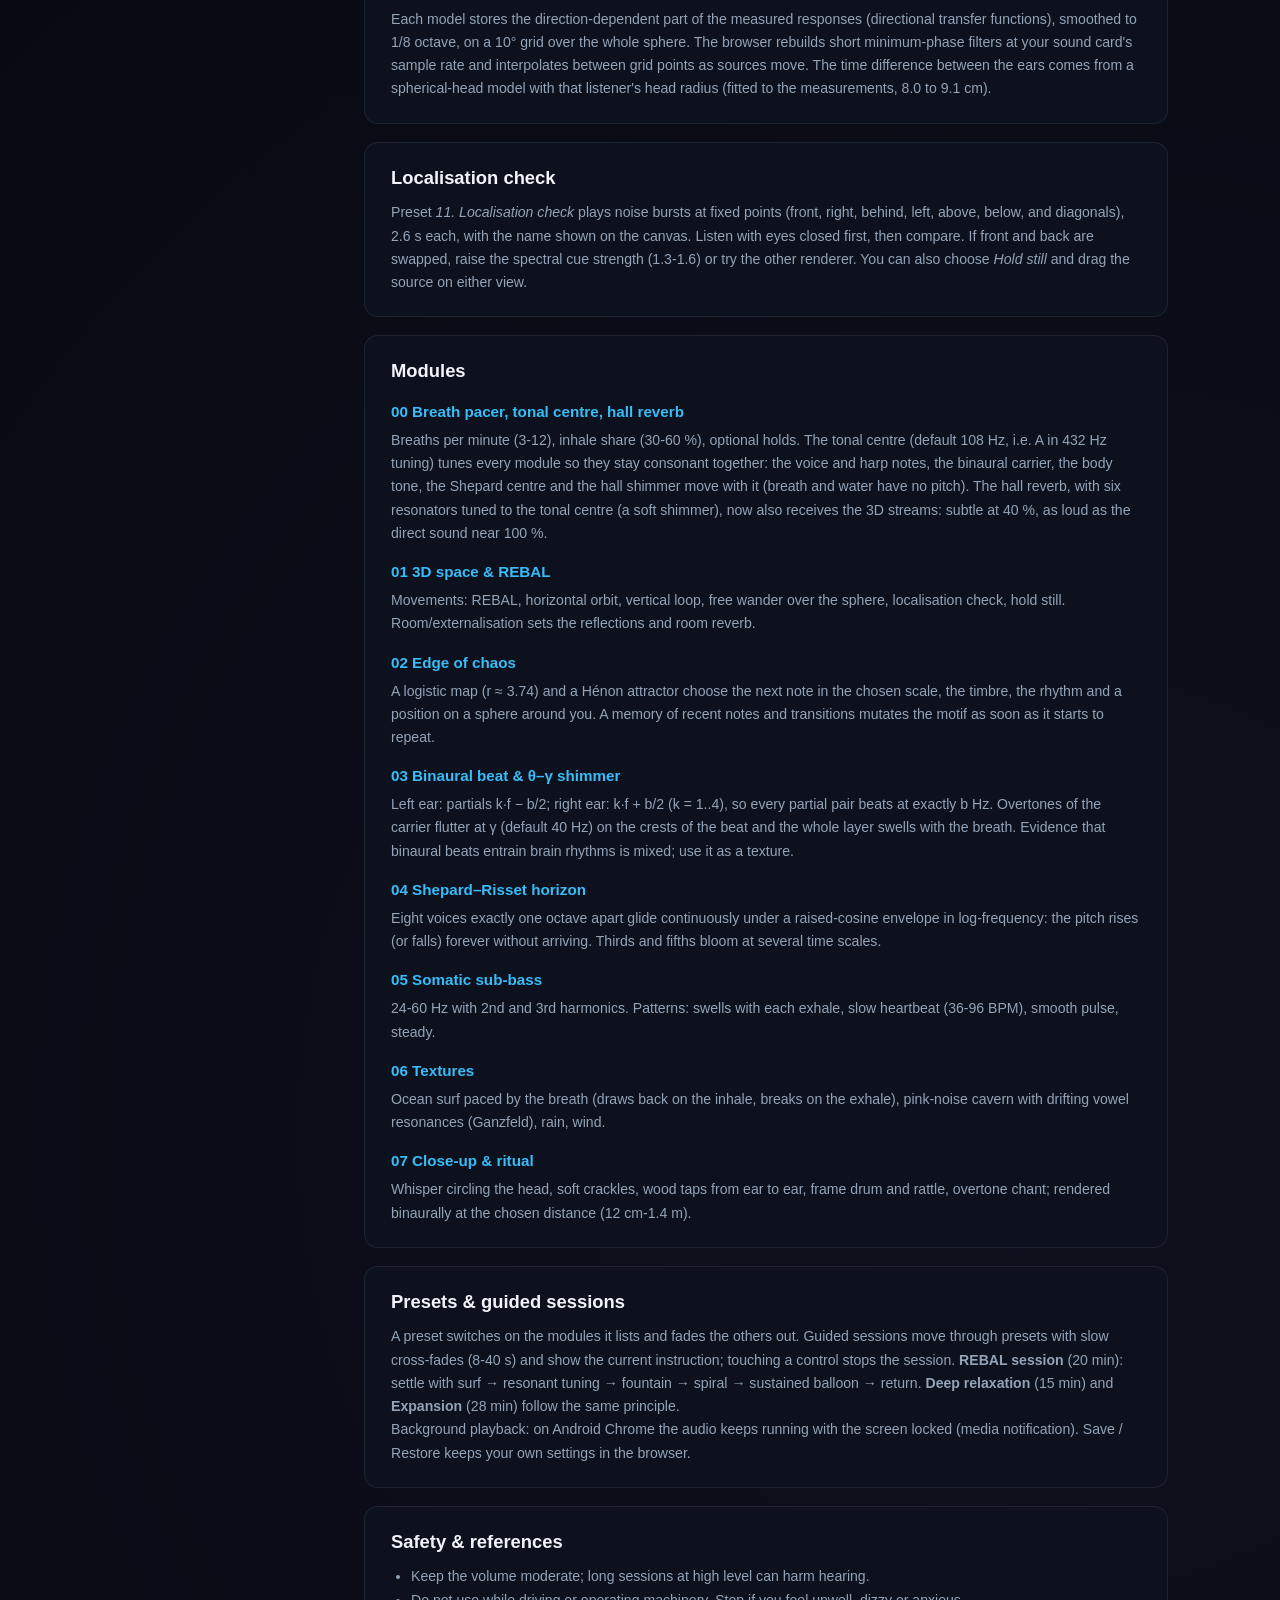
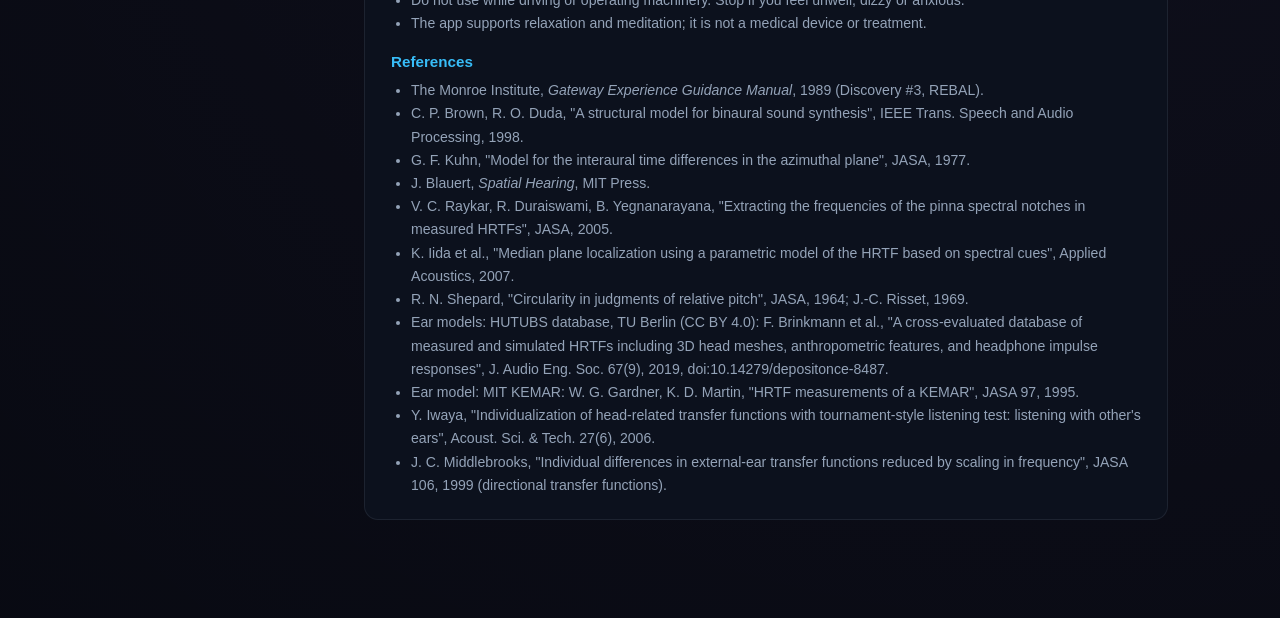
==== commit c67d641d: "Deploy AETHER from ai-music d77ba94" ====
--- a/docs.html
+++ b/docs.html
@@ -81,10 +81,10 @@
           <h3>Controls</h3>
           <table>
             <tr><td><strong>REBAL pattern</strong></td><td>Guided (fountain → spiral → balloon), or one of the three patterns.</td></tr>
-            <tr><td><strong>Streams</strong></td><td>1-6. Two streams (default) go left and right and are the easiest to follow; four go right, behind, left, in front; one stream rotates by 90° each breath.</td></tr>
+            <tr><td><strong>Streams</strong></td><td>1-4. Four streams (default) flow down on the right, behind, on the left and in front; two go left and right; one stream rotates by 90° each breath.</td></tr>
             <tr><td><strong>Balloon size</strong></td><td>Widest radius of the torus (0.8-3.5 m); the fountain height scales with it.</td></tr>
             <tr><td><strong>Spiral turns</strong></td><td>Turns around the body per exhale in the spiral pattern.</td></tr>
-            <tr><td><strong>Sound</strong></td><td>Breath (default), water waves, choir, harp, water drops, warm bowls, soft chimes. A sound keeps the same pitch and timbre wherever it is, so what you hear move is its position: the ears' own cues do the localisation. Breath is a "haa" on the exhale and a thinner "hhh" on the inhale; water waves swell on the inhale, break out of the crown and wash down on the exhale. Choir, harp, bowls and chimes hold notes of one chord.</td></tr>
+            <tr><td><strong>Sound</strong></td><td><em>Four sounds</em> (default): each direction has its own sound, so the four streams can be told apart and followed: breath in front, water on the right, a hummed voice behind, harp on the left. In the spiral each of them circles around you. The other choices use one kind of sound with a fixed detail per direction: breath (a different vowel colour), water waves (smooth wash, bubbling, deep surf, spray), choir, harp and bowls (a different note of one chord); water drops and soft chimes. A sound keeps the same pitch wherever it is: what you hear move is its position.</td></tr>
             <tr><td><strong>3D intensity</strong></td><td>0 = natural cues only. Higher values add the tricks of "8D audio": a larger level difference between the ears (up to 18 dB), sounds behind and below muffled, sounds above brighter. Default 60 %. The calibration always uses natural cues.</td></tr>
           </table>
         </section>
@@ -127,7 +127,7 @@
         <section id="modules" class="doc-section">
           <h2>Modules</h2>
           <h3>00 Breath pacer, tonal centre, hall reverb</h3>
-          <p>Breaths per minute (3-12), inhale share (30-60 %), optional holds. The tonal centre (default 108 Hz, i.e. A in 432 Hz tuning) tunes every module so they stay consonant together. The hall reverb includes six resonators tuned to the tonal centre (a soft shimmer).</p>
+          <p>Breaths per minute (3-12), inhale share (30-60 %), optional holds. The tonal centre (default 108 Hz, i.e. A in 432 Hz tuning) tunes every module so they stay consonant together: the voice and harp notes, the binaural carrier, the body tone, the Shepard centre and the hall shimmer move with it (breath and water have no pitch). The hall reverb, with six resonators tuned to the tonal centre (a soft shimmer), now also receives the 3D streams: subtle at 40 %, as loud as the direct sound near 100 %.</p>
           <h3>01 3D space &amp; REBAL</h3>
           <p>Movements: REBAL, horizontal orbit, vertical loop, free wander over the sphere, localisation check, hold still. Room/externalisation sets the reflections and room reverb.</p>
           <h3>02 Edge of chaos</h3>
